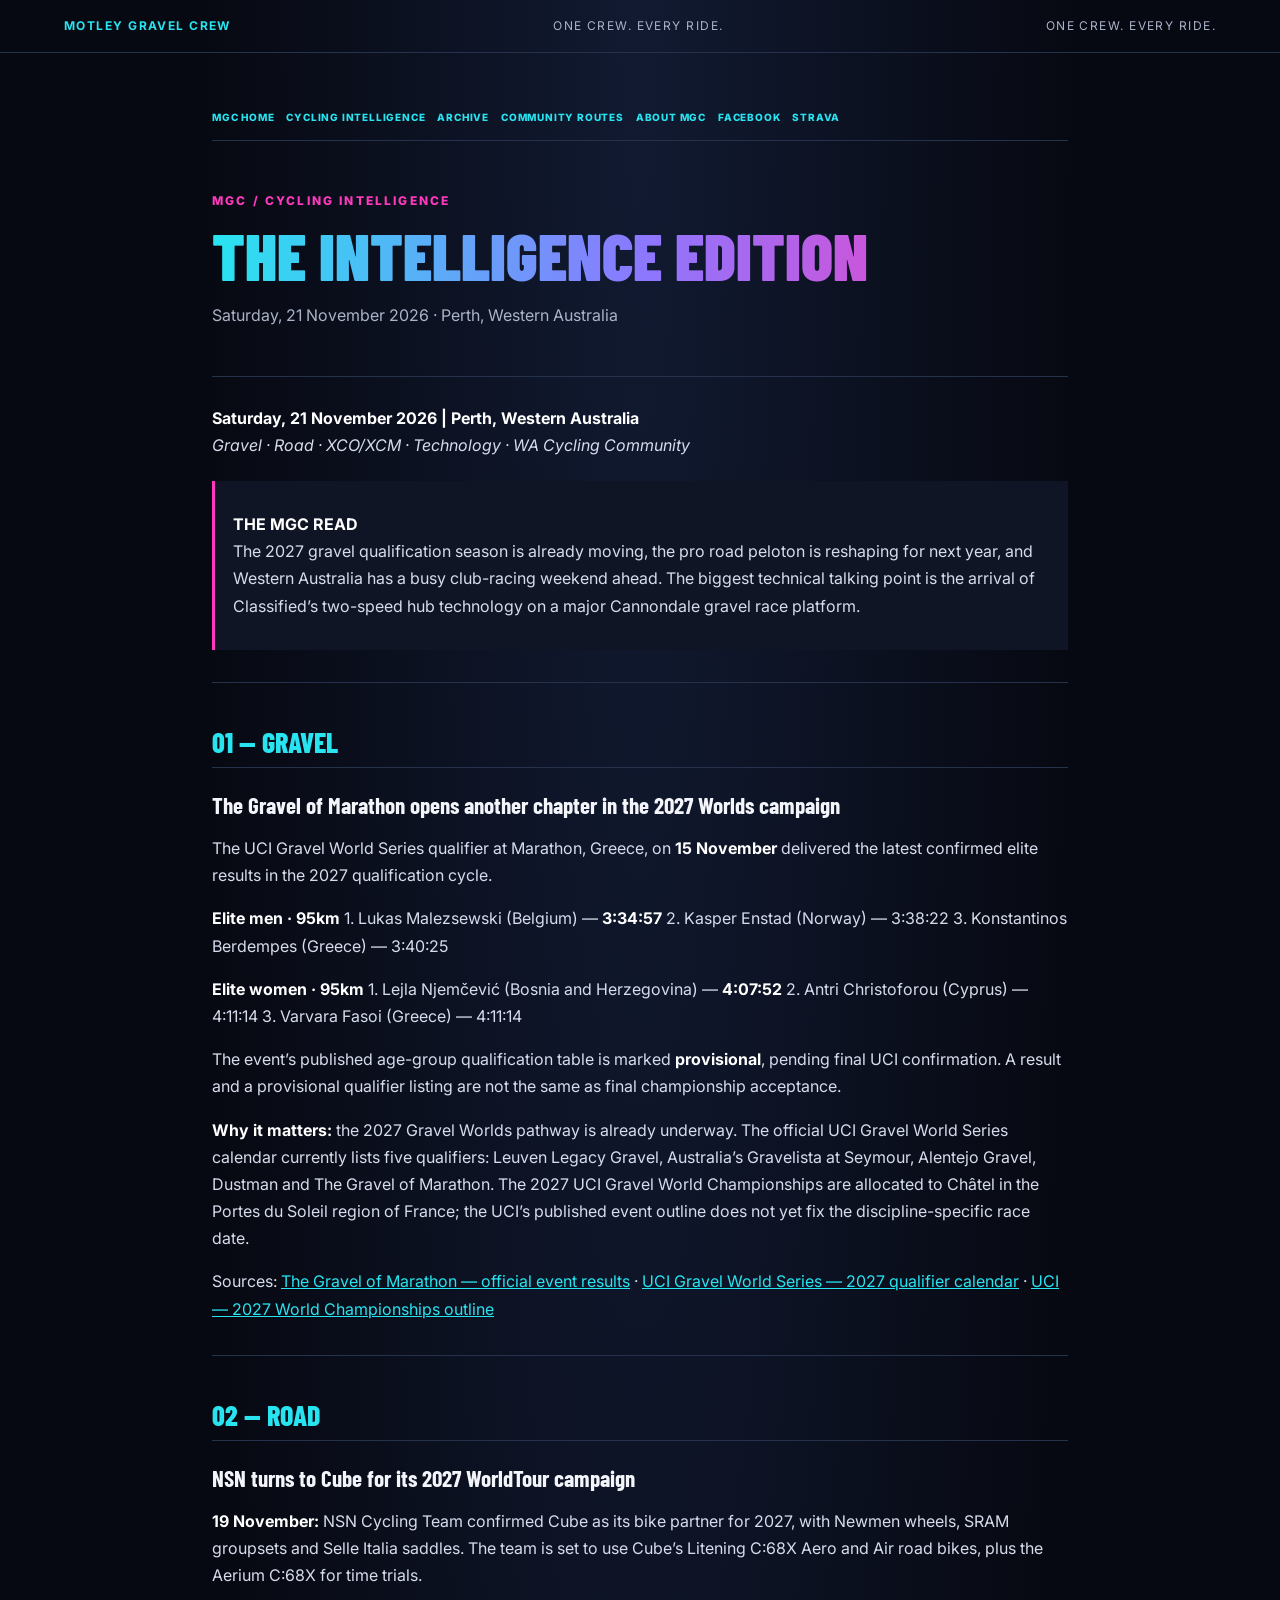
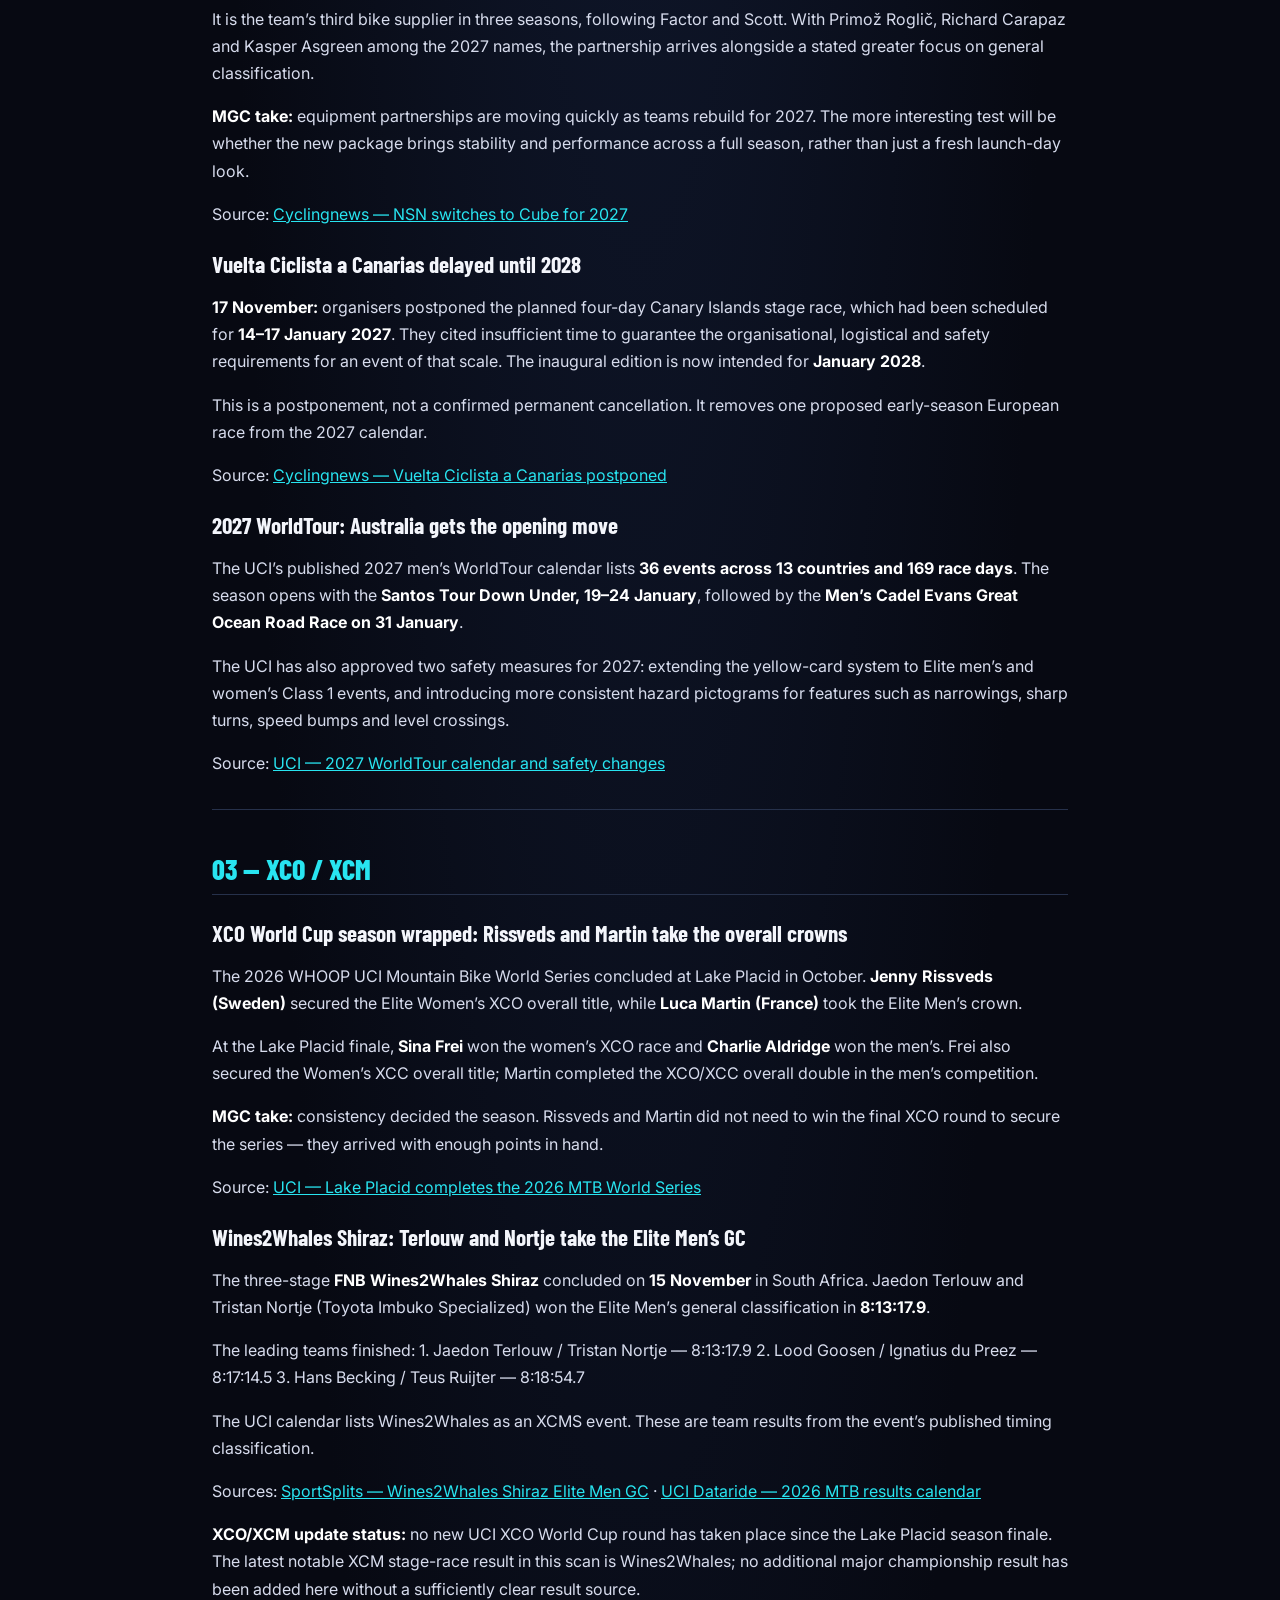
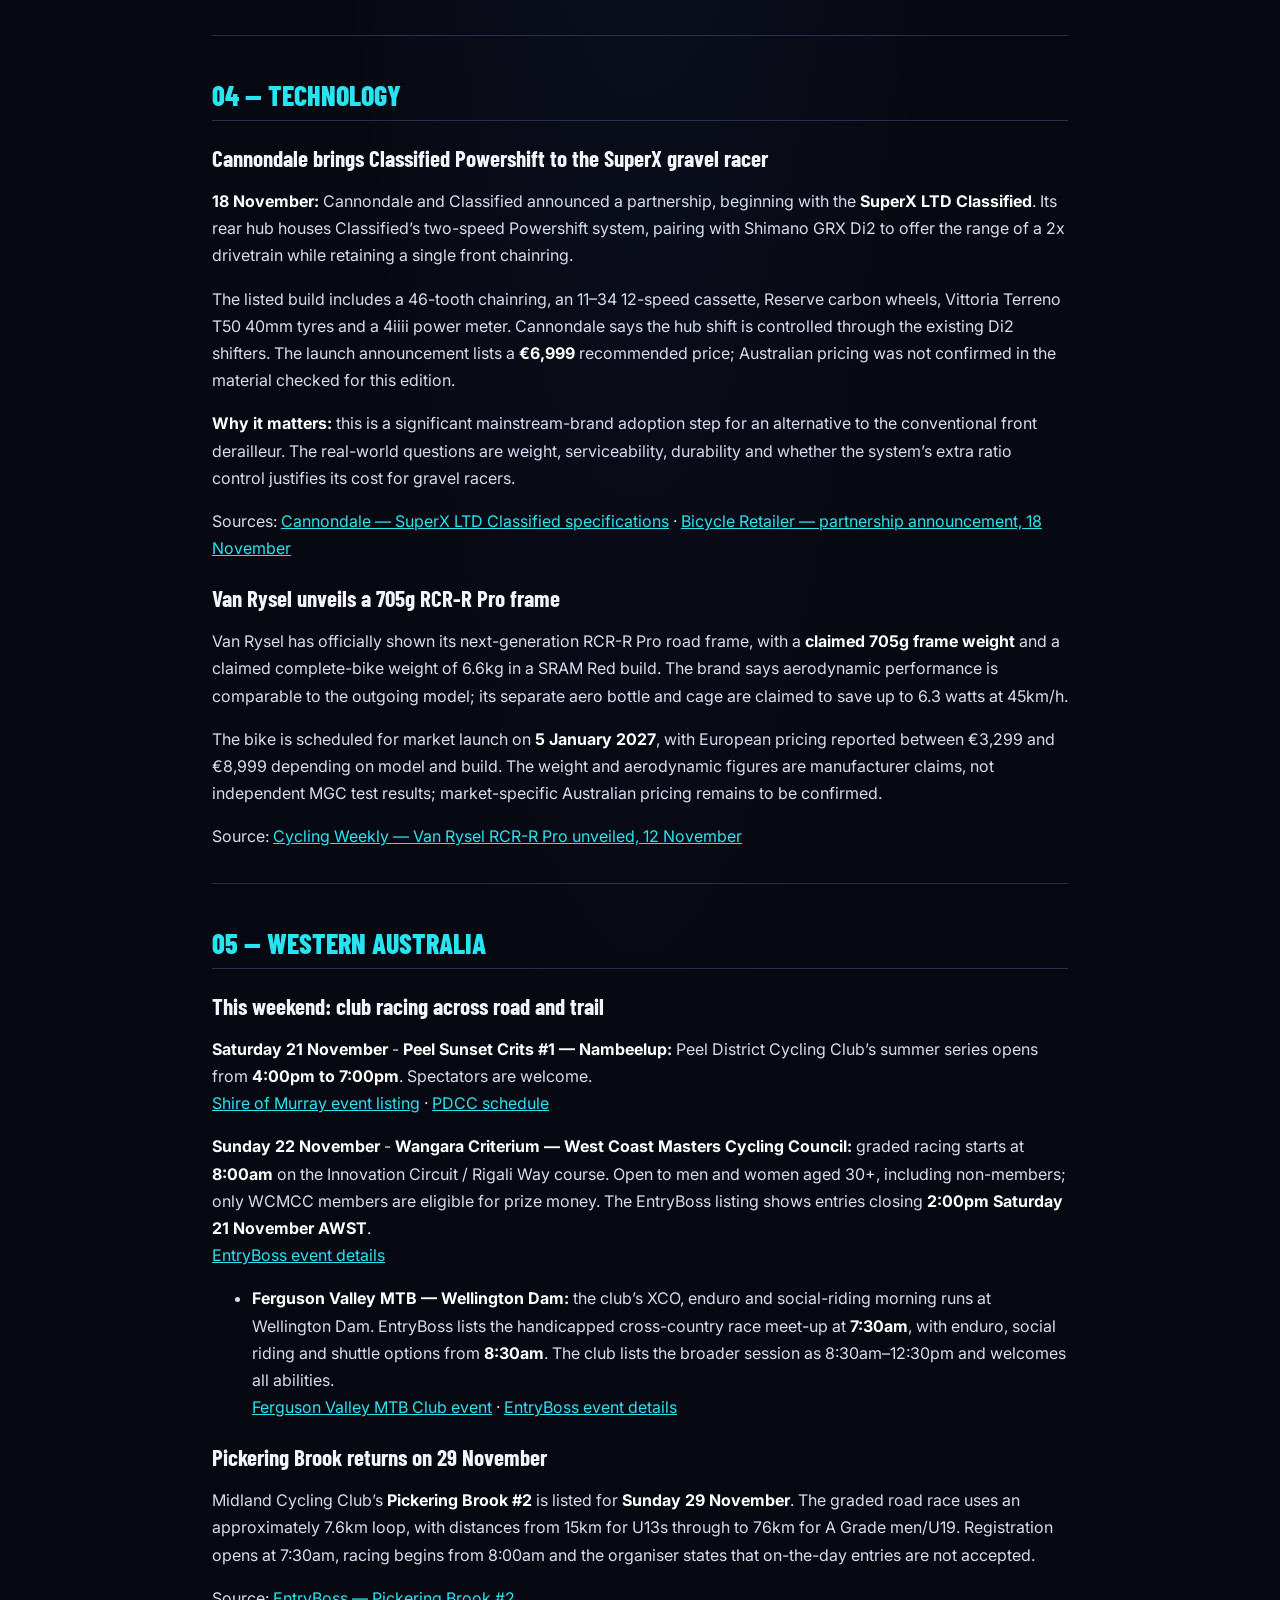
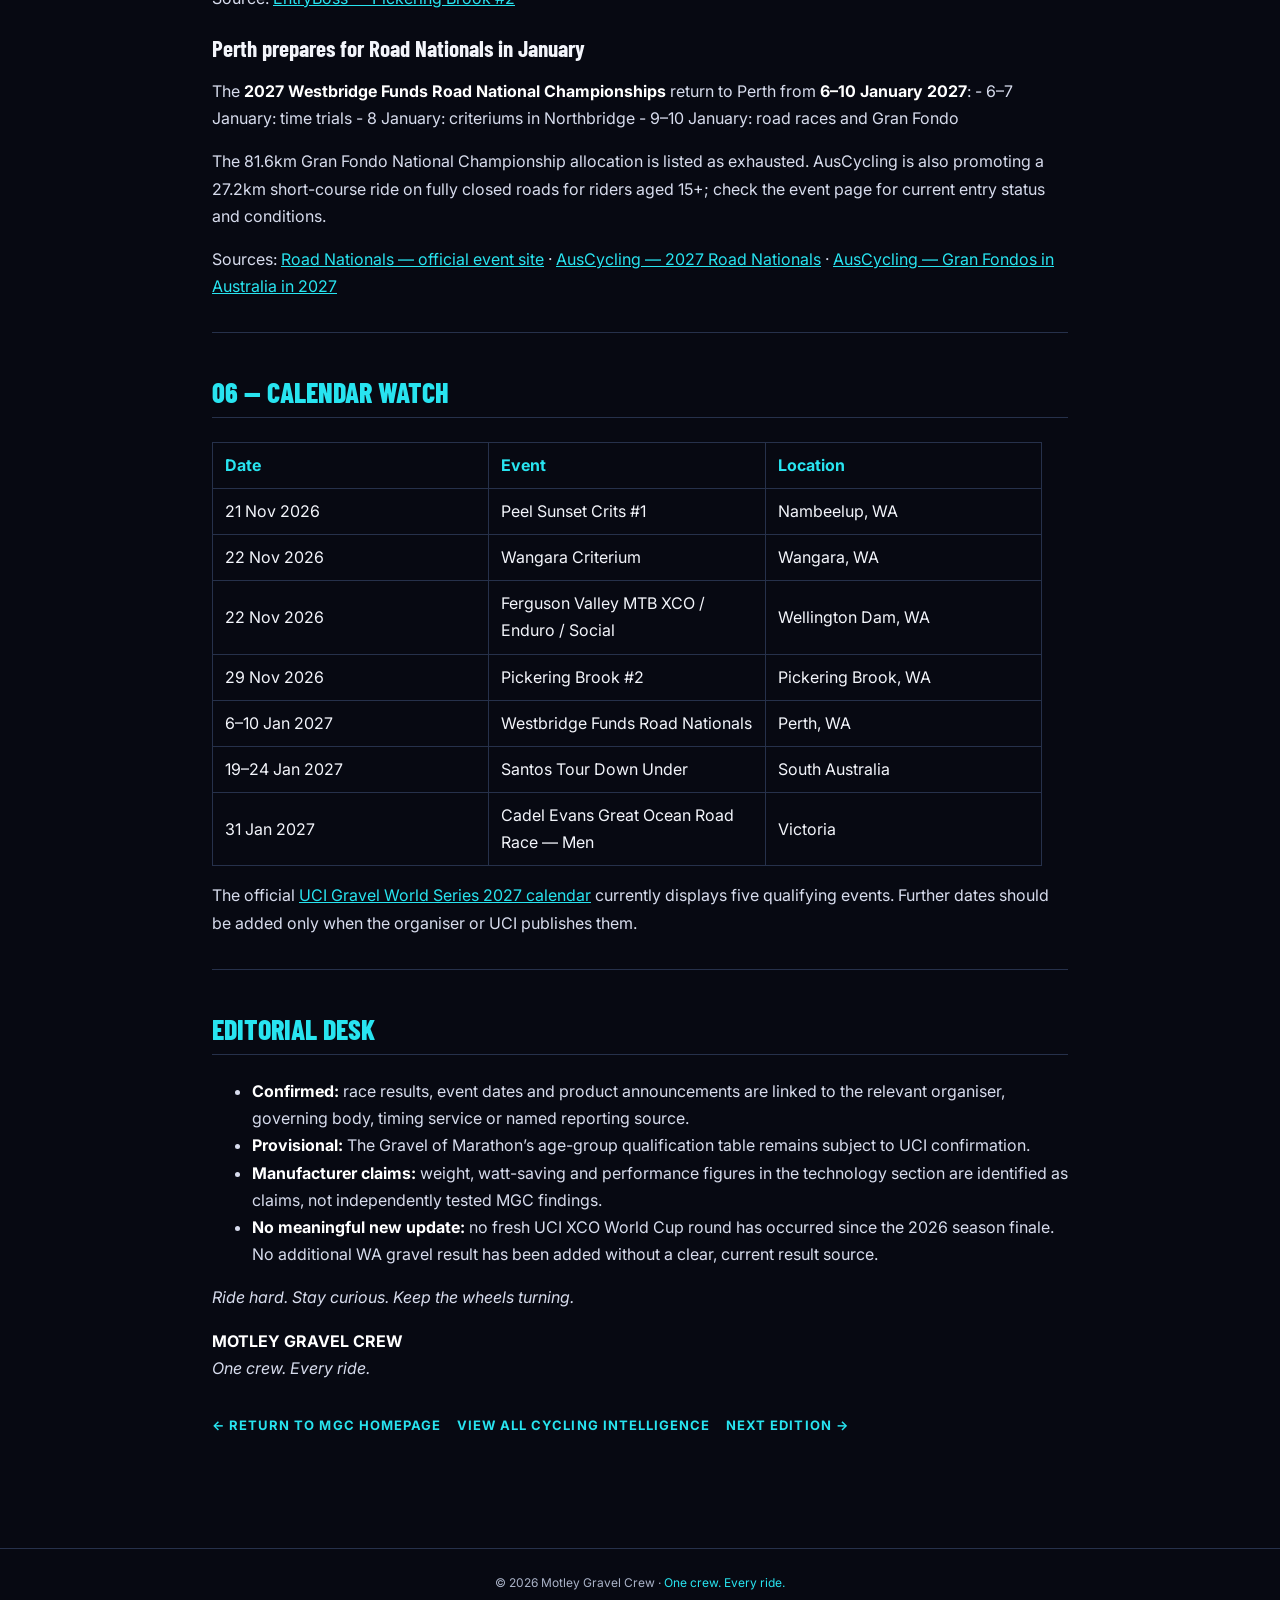
==== 2026-11-21.html @ 54948fc0 "Standardise MGC tagline and update newsletter URLs" ====
<!doctype html><html lang="en"><head><link rel="canonical" href="https://motleygravelcrew.com/2026-11-21.html"><meta charset="utf-8"><meta name="viewport" content="width=device-width, initial-scale=1"><meta name="theme-color" content="#070912"><title>Cycling Intelligence — 21 November 2026 | Motley Gravel Crew</title><meta name="description" content="Read the 21 November 2026 Motley Gravel Crew Cycling Intelligence edition, covering gravel, road racing, mountain biking, cycling technology and Western Australian cycling."><link rel="preconnect" href="https://fonts.googleapis.com"><link rel="preconnect" href="https://fonts.gstatic.com" crossorigin><link href="https://fonts.googleapis.com/css2?family=Barlow+Condensed:wght@500;600;700;800;900&family=Inter:wght@400;500;600;700;800&display=swap" rel="stylesheet"><style>
:root{color-scheme:dark;--bg:#070912;--panel:#101525;--line:#26314b;--cyan:#28e4f0;--pink:#ff39bd;--text:#f3f5fb;--muted:#aab3c8}*{box-sizing:border-box}body{margin:0;background:radial-gradient(ellipse at top,#111a31 0,#070912 48%);color:var(--text);font-family:Inter,Arial,sans-serif;line-height:1.7}.top{padding:16px 5vw;border-bottom:1px solid var(--line);display:flex;justify-content:space-between;gap:12px;flex-wrap:wrap;color:var(--muted);font-size:12px;letter-spacing:.12em}.top b{color:var(--cyan)}main{max-width:900px;margin:0 auto;padding:42px 22px 80px}.back{color:var(--cyan);text-decoration:none;font-weight:700;font-size:13px;letter-spacing:.08em}.mast{border-bottom:1px solid var(--line);padding:22px 0 30px;margin-bottom:28px}.eyebrow{color:var(--pink);font-size:12px;font-weight:800;letter-spacing:.18em}.mast h1{font:900 clamp(36px,7vw,66px)/.95 'Barlow Condensed',sans-serif;margin:12px 0;background:linear-gradient(90deg,var(--cyan),#8b78ff,var(--pink));color:transparent;background-clip:text}.mast p{color:var(--muted)}article h2{font:800 28px 'Barlow Condensed',sans-serif;color:var(--cyan);border-bottom:1px solid var(--line);padding-bottom:8px;margin-top:42px}article h3{font:700 23px 'Barlow Condensed',sans-serif;margin:22px 0 8px}article p,article li{color:#d7dced}article strong{color:white}article a{color:var(--cyan);overflow-wrap:anywhere}article blockquote{border-left:3px solid var(--pink);background:var(--panel);padding:14px 18px;margin:22px 0;color:#d7dced}article table{border-collapse:collapse;width:100%;display:block;overflow-x:auto}article th,article td{padding:9px 12px;border:1px solid var(--line);text-align:left}article th{color:var(--cyan)}article hr{border:0;border-top:1px solid var(--line);margin:32px 0}.footer{border-top:1px solid var(--line);padding:24px 5vw;text-align:center;color:var(--muted);font-size:12px}.footer a{color:var(--cyan);text-decoration:none}@media(max-width:600px){main{padding:28px 17px 55px}.top{font-size:10px}}
 .edition-nav{display:flex;flex-wrap:wrap;gap:12px;margin:0 0 28px;padding:14px 0;border-bottom:1px solid var(--line)}.edition-nav a{color:var(--cyan);font-size:10px;font-weight:800;letter-spacing:.08em;text-decoration:none}.edition-nav a:hover{color:#fff}
/* Keep all story images inside the article column */
article img, figure, figure img{box-sizing:border-box;max-width:100%}figure.story-feature-image{display:block;width:100%;max-width:100%;height:auto;margin:22px 0 28px;overflow:hidden}figure.story-feature-image img{display:block;width:100%;max-width:100%;height:clamp(160px,32vw,300px);max-height:300px;object-fit:contain;object-position:center;background:#101525;border:1px solid #26314b;border-radius:10px}figure.story-feature-image figcaption{max-width:100%;overflow-wrap:anywhere}@media(max-width:600px){figure.story-feature-image img{height:210px;max-height:210px}}
</style><link rel="icon" type="image/png" href="assets/mgc-logo-transparent.png"><link rel="apple-touch-icon" href="assets/mgc-logo-transparent.png"><meta property="og:type" content="article"><meta property="og:site_name" content="Motley Gravel Crew"><meta property="og:title" content="Cycling Intelligence — 21 November 2026 | Motley Gravel Crew"><meta property="og:description" content="Read the 21 November 2026 Motley Gravel Crew Cycling Intelligence edition, covering gravel, road racing, mountain biking, cycling technology and Western Australian cycling."><meta property="og:url" content="https://motleygravelcrew.com/2026-11-21.html"><meta property="og:image" content="https://motleygravelcrew.com/assets/mgc-logo-transparent.png"><meta name="twitter:card" content="summary"><meta name="twitter:title" content="Cycling Intelligence — 21 November 2026 | Motley Gravel Crew"><meta name="twitter:description" content="Read the 21 November 2026 Motley Gravel Crew Cycling Intelligence edition, covering gravel, road racing, mountain biking, cycling technology and Western Australian cycling."><meta name="twitter:image" content="https://motleygravelcrew.com/assets/mgc-logo-transparent.png"></head><body><div class="top"><b>MOTLEY GRAVEL CREW</b><span>ONE CREW. EVERY RIDE.</span><span>ONE CREW. EVERY RIDE.</span></div><main><nav class="edition-nav"><a href="index.html">MGC HOME</a><a href="editions.html">CYCLING INTELLIGENCE</a><a href="archive.html">ARCHIVE</a><a href="routes.html">COMMUNITY ROUTES</a><a href="about.html">ABOUT MGC</a><a href="https://www.facebook.com/profile.php?id=61554793187506" target="_blank" rel="noopener">FACEBOOK</a><a href="https://strava.app.link/Op7drcbyd8b" target="_blank" rel="noopener">STRAVA</a></nav><header class="mast"><div class="eyebrow">MGC / CYCLING INTELLIGENCE</div><h1>THE INTELLIGENCE EDITION</h1><p>Saturday, 21 November 2026 · Perth, Western Australia</p></header><article>

<p><strong>Saturday, 21 November 2026 | Perth, Western
Australia</strong><br />
<em>Gravel · Road · XCO/XCM · Technology · WA Cycling Community</em></p>
<blockquote>
<p><strong>THE MGC READ</strong><br />
The 2027 gravel qualification season is already moving, the pro road
peloton is reshaping for next year, and Western Australia has a busy
club-racing weekend ahead. The biggest technical talking point is the
arrival of Classified’s two-speed hub technology on a major Cannondale
gravel race platform.</p>
</blockquote>
<hr />
<h2 id="gravel">01 — GRAVEL</h2>
<h3
id="the-gravel-of-marathon-opens-another-chapter-in-the-2027-worlds-campaign">The
Gravel of Marathon opens another chapter in the 2027 Worlds
campaign</h3>
<p>The UCI Gravel World Series qualifier at Marathon, Greece, on
<strong>15 November</strong> delivered the latest confirmed elite
results in the 2027 qualification cycle.</p>
<p><strong>Elite men · 95km</strong> 1. Lukas Malezsewski (Belgium) —
<strong>3:34:57</strong> 2. Kasper Enstad (Norway) — 3:38:22 3.
Konstantinos Berdempes (Greece) — 3:40:25</p>
<p><strong>Elite women · 95km</strong> 1. Lejla Njemčević (Bosnia and
Herzegovina) — <strong>4:07:52</strong> 2. Antri Christoforou (Cyprus) —
4:11:14 3. Varvara Fasoi (Greece) — 4:11:14</p>
<p>The event’s published age-group qualification table is marked
<strong>provisional</strong>, pending final UCI confirmation. A result
and a provisional qualifier listing are not the same as final
championship acceptance.</p>
<p><strong>Why it matters:</strong> the 2027 Gravel Worlds pathway is
already underway. The official UCI Gravel World Series calendar
currently lists five qualifiers: Leuven Legacy Gravel, Australia’s
Gravelista at Seymour, Alentejo Gravel, Dustman and The Gravel of
Marathon. The 2027 UCI Gravel World Championships are allocated to
Châtel in the Portes du Soleil region of France; the UCI’s published
event outline does not yet fix the discipline-specific race date.</p>
<p>Sources: <a
href="https://gravelchallenge.gr/en/results-the-gravel-of-marathon-2026/">The
Gravel of Marathon — official event results</a> · <a
href="https://ucigravelworldseries.com/en/calendar/">UCI Gravel World
Series — 2027 qualifier calendar</a> · <a
href="https://www.uci.org/pressrelease/the-uci-unveils-the-outline-of-the-2027-uci-cycling-world-championships-in/1ffrMyNyZgFcoJzAmCFygg">UCI
— 2027 World Championships outline</a></p>
<hr />
<h2 id="road">02 — ROAD</h2>
<h3 id="nsn-turns-to-cube-for-its-2027-worldtour-campaign">NSN turns to
Cube for its 2027 WorldTour campaign</h3>
<p><strong>19 November:</strong> NSN Cycling Team confirmed Cube as its
bike partner for 2027, with Newmen wheels, SRAM groupsets and Selle
Italia saddles. The team is set to use Cube’s Litening C:68X Aero and
Air road bikes, plus the Aerium C:68X for time trials.</p>
<p>It is the team’s third bike supplier in three seasons, following
Factor and Scott. With Primož Roglič, Richard Carapaz and Kasper Asgreen
among the 2027 names, the partnership arrives alongside a stated greater
focus on general classification.</p>
<p><strong>MGC take:</strong> equipment partnerships are moving quickly
as teams rebuild for 2027. The more interesting test will be whether the
new package brings stability and performance across a full season,
rather than just a fresh launch-day look.</p>
<p>Source: <a
href="https://www.cyclingnews.com/bikes/pro-bikes/nsn-cycling-team-change-bikes-for-the-third-time-in-three-seasons-as-cube-return-to-the-worldtour/">Cyclingnews
— NSN switches to Cube for 2027</a></p>
<h3 id="vuelta-ciclista-a-canarias-delayed-until-2028">Vuelta Ciclista a
Canarias delayed until 2028</h3>
<p><strong>17 November:</strong> organisers postponed the planned
four-day Canary Islands stage race, which had been scheduled for
<strong>14–17 January 2027</strong>. They cited insufficient time to
guarantee the organisational, logistical and safety requirements for an
event of that scale. The inaugural edition is now intended for
<strong>January 2028</strong>.</p>
<p>This is a postponement, not a confirmed permanent cancellation. It
removes one proposed early-season European race from the 2027
calendar.</p>
<p>Source: <a
href="https://www.cyclingnews.com/pro-cycling/racing/just-seven-weeks-after-launching-the-new-season-opening-canary-islands-race-has-been-called-off/">Cyclingnews
— Vuelta Ciclista a Canarias postponed</a></p>
<h3 id="worldtour-australia-gets-the-opening-move">2027 WorldTour:
Australia gets the opening move</h3>
<p>The UCI’s published 2027 men’s WorldTour calendar lists <strong>36
events across 13 countries and 169 race days</strong>. The season opens
with the <strong>Santos Tour Down Under, 19–24 January</strong>,
followed by the <strong>Men’s Cadel Evans Great Ocean Road Race on 31
January</strong>.</p>
<p>The UCI has also approved two safety measures for 2027: extending the
yellow-card system to Elite men’s and women’s Class 1 events, and
introducing more consistent hazard pictograms for features such as
narrowings, sharp turns, speed bumps and level crossings.</p>
<p>Source: <a
href="https://www.uci.org/pressrelease/[base64]/3gcQrTKviMYusno70LIePJ">UCI
— 2027 WorldTour calendar and safety changes</a></p>
<hr />
<h2 id="xco-xcm">03 — XCO / XCM</h2>
<h3
id="xco-world-cup-season-wrapped-rissveds-and-martin-take-the-overall-crowns">XCO
World Cup season wrapped: Rissveds and Martin take the overall
crowns</h3>
<p>The 2026 WHOOP UCI Mountain Bike World Series concluded at Lake
Placid in October. <strong>Jenny Rissveds (Sweden)</strong> secured the
Elite Women’s XCO overall title, while <strong>Luca Martin
(France)</strong> took the Elite Men’s crown.</p>
<p>At the Lake Placid finale, <strong>Sina Frei</strong> won the women’s
XCO race and <strong>Charlie Aldridge</strong> won the men’s. Frei also
secured the Women’s XCC overall title; Martin completed the XCO/XCC
overall double in the men’s competition.</p>
<p><strong>MGC take:</strong> consistency decided the season. Rissveds
and Martin did not need to win the final XCO round to secure the series
— they arrived with enough points in hand.</p>
<p>Source: <a
href="https://www.uci.org/article/whoop-uci-mountain-bike-world-series-lake-placid-completes-a-memorable-season-of-racing/7zZZBg3xX8sWlxbSCz5OEh">UCI
— Lake Placid completes the 2026 MTB World Series</a></p>
<h3
id="wines2whales-shiraz-terlouw-and-nortje-take-the-elite-mens-gc">Wines2Whales
Shiraz: Terlouw and Nortje take the Elite Men’s GC</h3>
<p>The three-stage <strong>FNB Wines2Whales Shiraz</strong> concluded on
<strong>15 November</strong> in South Africa. Jaedon Terlouw and Tristan
Nortje (Toyota Imbuko Specialized) won the Elite Men’s general
classification in <strong>8:13:17.9</strong>.</p>
<p>The leading teams finished: 1. Jaedon Terlouw / Tristan Nortje —
8:13:17.9 2. Lood Goosen / Ignatius du Preez — 8:17:14.5 3. Hans Becking
/ Teus Ruijter — 8:18:54.7</p>
<p>The UCI calendar lists Wines2Whales as an XCMS event. These are team
results from the event’s published timing classification.</p>
<p>Sources: <a
href="https://www.sportsplits.com/races/fnb-wines2whales-shiraz-2026/events/6/reports/stage-3">SportSplits
— Wines2Whales Shiraz Elite Men GC</a> · <a
href="https://dataride.uci.ch/iframe/Results/7/">UCI Dataride — 2026 MTB
results calendar</a></p>
<p><strong>XCO/XCM update status:</strong> no new UCI XCO World Cup
round has taken place since the Lake Placid season finale. The latest
notable XCM stage-race result in this scan is Wines2Whales; no
additional major championship result has been added here without a
sufficiently clear result source.</p>
<hr />
<h2 id="technology">04 — TECHNOLOGY</h2>
<h3
id="cannondale-brings-classified-powershift-to-the-superx-gravel-racer">Cannondale
brings Classified Powershift to the SuperX gravel racer</h3>
<p><strong>18 November:</strong> Cannondale and Classified announced a
partnership, beginning with the <strong>SuperX LTD Classified</strong>.
Its rear hub houses Classified’s two-speed Powershift system, pairing
with Shimano GRX Di2 to offer the range of a 2x drivetrain while
retaining a single front chainring.</p>
<p>The listed build includes a 46-tooth chainring, an 11–34 12-speed
cassette, Reserve carbon wheels, Vittoria Terreno T50 40mm tyres and a
4iiii power meter. Cannondale says the hub shift is controlled through
the existing Di2 shifters. The launch announcement lists a
<strong>€6,999</strong> recommended price; Australian pricing was not
confirmed in the material checked for this edition.</p>
<p><strong>Why it matters:</strong> this is a significant
mainstream-brand adoption step for an alternative to the conventional
front derailleur. The real-world questions are weight, serviceability,
durability and whether the system’s extra ratio control justifies its
cost for gravel racers.</p>
<p>Sources: <a
href="https://www.cannondale.com/en/bikes/road/gravel/superx/superx-ltd-classified-smu">Cannondale
— SuperX LTD Classified specifications</a> · <a
href="https://www.bicycleretailer.com/announcements/2026/11/18/cannondale-and-classified-announce-partnership-starting-superx-ltd">Bicycle
Retailer — partnership announcement, 18 November</a></p>
<h3 id="van-rysel-unveils-a-705g-rcr-r-pro-frame">Van Rysel unveils a
705g RCR-R Pro frame</h3>
<p>Van Rysel has officially shown its next-generation RCR-R Pro road
frame, with a <strong>claimed 705g frame weight</strong> and a claimed
complete-bike weight of 6.6kg in a SRAM Red build. The brand says
aerodynamic performance is comparable to the outgoing model; its
separate aero bottle and cage are claimed to save up to 6.3 watts at
45km/h.</p>
<p>The bike is scheduled for market launch on <strong>5 January
2027</strong>, with European pricing reported between €3,299 and €8,999
depending on model and build. The weight and aerodynamic figures are
manufacturer claims, not independent MGC test results; market-specific
Australian pricing remains to be confirmed.</p>
<p>Source: <a
href="https://www.cyclingweekly.com/products/seixass-race-bike-officially-unveiled-van-rysels-new-rcr-r-pro-is-the-lightest-frame-it-has-ever-developed">Cycling
Weekly — Van Rysel RCR-R Pro unveiled, 12 November</a></p>
<hr />
<h2 id="western-australia">05 — WESTERN AUSTRALIA</h2>
<h3 id="this-weekend-club-racing-across-road-and-trail">This weekend:
club racing across road and trail</h3>
<p><strong>Saturday 21 November</strong> - <strong>Peel Sunset Crits #1
— Nambeelup:</strong> Peel District Cycling Club’s summer series opens
from <strong>4:00pm to 7:00pm</strong>. Spectators are welcome.<br />
<a
href="https://www.murray.wa.gov.au/events/peel-district-cycling-club-peel-sunset-crits/1182">Shire
of Murray event listing</a> · <a
href="https://pdcc.asn.au/racing/schedule/">PDCC schedule</a></p>
<p><strong>Sunday 22 November</strong> - <strong>Wangara Criterium —
West Coast Masters Cycling Council:</strong> graded racing starts at
<strong>8:00am</strong> on the Innovation Circuit / Rigali Way course.
Open to men and women aged 30+, including non-members; only WCMCC
members are eligible for prize money. The EntryBoss listing shows
entries closing <strong>2:00pm Saturday 21 November AWST</strong>.<br />
<a href="https://entryboss.cc/races/33011">EntryBoss event
details</a></p>
<ul>
<li><strong>Ferguson Valley MTB — Wellington Dam:</strong> the club’s
XCO, enduro and social-riding morning runs at Wellington Dam. EntryBoss
lists the handicapped cross-country race meet-up at
<strong>7:30am</strong>, with enduro, social riding and shuttle options
from <strong>8:30am</strong>. The club lists the broader session as
8:30am–12:30pm and welcomes all abilities.<br />
<a
href="https://www.swmtbc.asn.au/event-details/ferguson-valley-mtb-xco-enduro-social-rides-wellington-dam-2026-11-22-08-30">Ferguson
Valley MTB Club event</a> · <a
href="https://entryboss.cc/races/30681">EntryBoss event details</a></li>
</ul>
<h3 id="pickering-brook-returns-on-29-november">Pickering Brook returns
on 29 November</h3>
<p>Midland Cycling Club’s <strong>Pickering Brook #2</strong> is listed
for <strong>Sunday 29 November</strong>. The graded road race uses an
approximately 7.6km loop, with distances from 15km for U13s through to
76km for A Grade men/U19. Registration opens at 7:30am, racing begins
from 8:00am and the organiser states that on-the-day entries are not
accepted.</p>
<p>Source: <a href="https://entryboss.cc/races/32883">EntryBoss —
Pickering Brook #2</a></p>
<h3 id="perth-prepares-for-road-nationals-in-january">Perth prepares for
Road Nationals in January</h3>
<p>The <strong>2027 Westbridge Funds Road National
Championships</strong> return to Perth from <strong>6–10 January
2027</strong>: - 6–7 January: time trials - 8 January: criteriums in
Northbridge - 9–10 January: road races and Gran Fondo</p>
<p>The 81.6km Gran Fondo National Championship allocation is listed as
exhausted. AusCycling is also promoting a 27.2km short-course ride on
fully closed roads for riders aged 15+; check the event page for current
entry status and conditions.</p>
<p>Sources: <a href="https://roadnationals.org.au/">Road Nationals —
official event site</a> · <a
href="https://auscycling.org.au/events/2027-westbridge-funds-road-championships">AusCycling
— 2027 Road Nationals</a> · <a
href="https://auscycling.org.au/news/gran-fondos-australia-2027">AusCycling
— Gran Fondos in Australia in 2027</a></p>
<hr />
<h2 id="calendar-watch">06 — CALENDAR WATCH</h2>
<table style="width:97%;">
<colgroup>
<col style="width: 32%" />
<col style="width: 32%" />
<col style="width: 32%" />
</colgroup>
<thead>
<tr class="header">
<th style="text-align: left;">Date</th>
<th style="text-align: left;">Event</th>
<th style="text-align: left;">Location</th>
</tr>
</thead>
<tbody>
<tr class="odd">
<td style="text-align: left;">21 Nov 2026</td>
<td style="text-align: left;">Peel Sunset Crits #1</td>
<td style="text-align: left;">Nambeelup, WA</td>
</tr>
<tr class="even">
<td style="text-align: left;">22 Nov 2026</td>
<td style="text-align: left;">Wangara Criterium</td>
<td style="text-align: left;">Wangara, WA</td>
</tr>
<tr class="odd">
<td style="text-align: left;">22 Nov 2026</td>
<td style="text-align: left;">Ferguson Valley MTB XCO / Enduro /
Social</td>
<td style="text-align: left;">Wellington Dam, WA</td>
</tr>
<tr class="even">
<td style="text-align: left;">29 Nov 2026</td>
<td style="text-align: left;">Pickering Brook #2</td>
<td style="text-align: left;">Pickering Brook, WA</td>
</tr>
<tr class="odd">
<td style="text-align: left;">6–10 Jan 2027</td>
<td style="text-align: left;">Westbridge Funds Road Nationals</td>
<td style="text-align: left;">Perth, WA</td>
</tr>
<tr class="even">
<td style="text-align: left;">19–24 Jan 2027</td>
<td style="text-align: left;">Santos Tour Down Under</td>
<td style="text-align: left;">South Australia</td>
</tr>
<tr class="odd">
<td style="text-align: left;">31 Jan 2027</td>
<td style="text-align: left;">Cadel Evans Great Ocean Road Race —
Men</td>
<td style="text-align: left;">Victoria</td>
</tr>
</tbody>
</table>
<p>The official <a
href="https://ucigravelworldseries.com/en/calendar/">UCI Gravel World
Series 2027 calendar</a> currently displays five qualifying events.
Further dates should be added only when the organiser or UCI publishes
them.</p>
<hr />
<h2 id="editorial-desk">EDITORIAL DESK</h2>
<ul>
<li><strong>Confirmed:</strong> race results, event dates and product
announcements are linked to the relevant organiser, governing body,
timing service or named reporting source.</li>
<li><strong>Provisional:</strong> The Gravel of Marathon’s age-group
qualification table remains subject to UCI confirmation.</li>
<li><strong>Manufacturer claims:</strong> weight, watt-saving and
performance figures in the technology section are identified as claims,
not independently tested MGC findings.</li>
<li><strong>No meaningful new update:</strong> no fresh UCI XCO World
Cup round has occurred since the 2026 season finale. No additional WA
gravel result has been added without a clear, current result
source.</li>
</ul>
<p><em>Ride hard. Stay curious. Keep the wheels turning.</em></p>
<p><strong>MOTLEY GRAVEL CREW</strong><br />
<em>One crew. Every ride.</em></p>
</article><nav style="display:flex;flex-wrap:wrap;gap:1rem;margin:2rem 0"><a class="back" href="index.html">← RETURN TO MGC HOMEPAGE</a><a class="back" href="index.html#archive">VIEW ALL CYCLING INTELLIGENCE</a><a class="back" href="2026-11-22.html">NEXT EDITION →</a></nav></main><footer class="footer">© 2026 Motley Gravel Crew · <a href="index.html">One crew. Every ride.</a></footer></body></html>
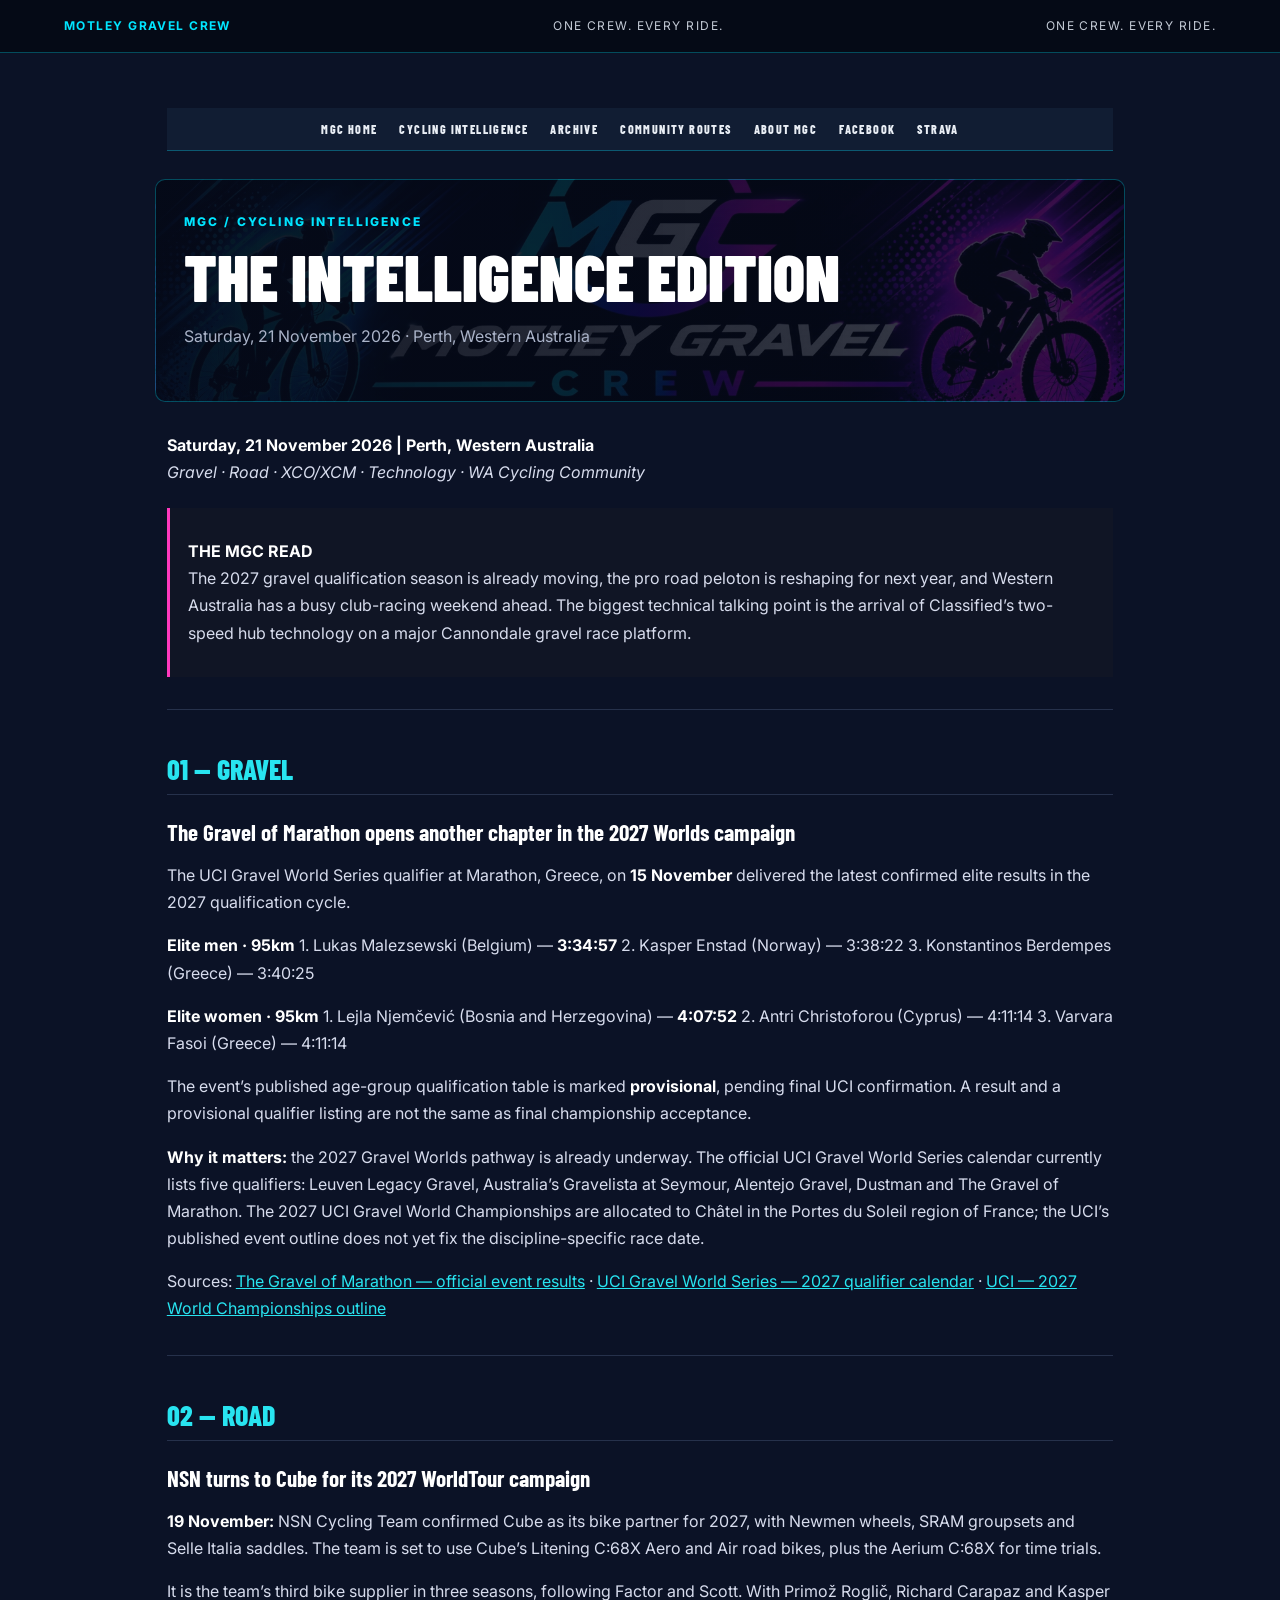
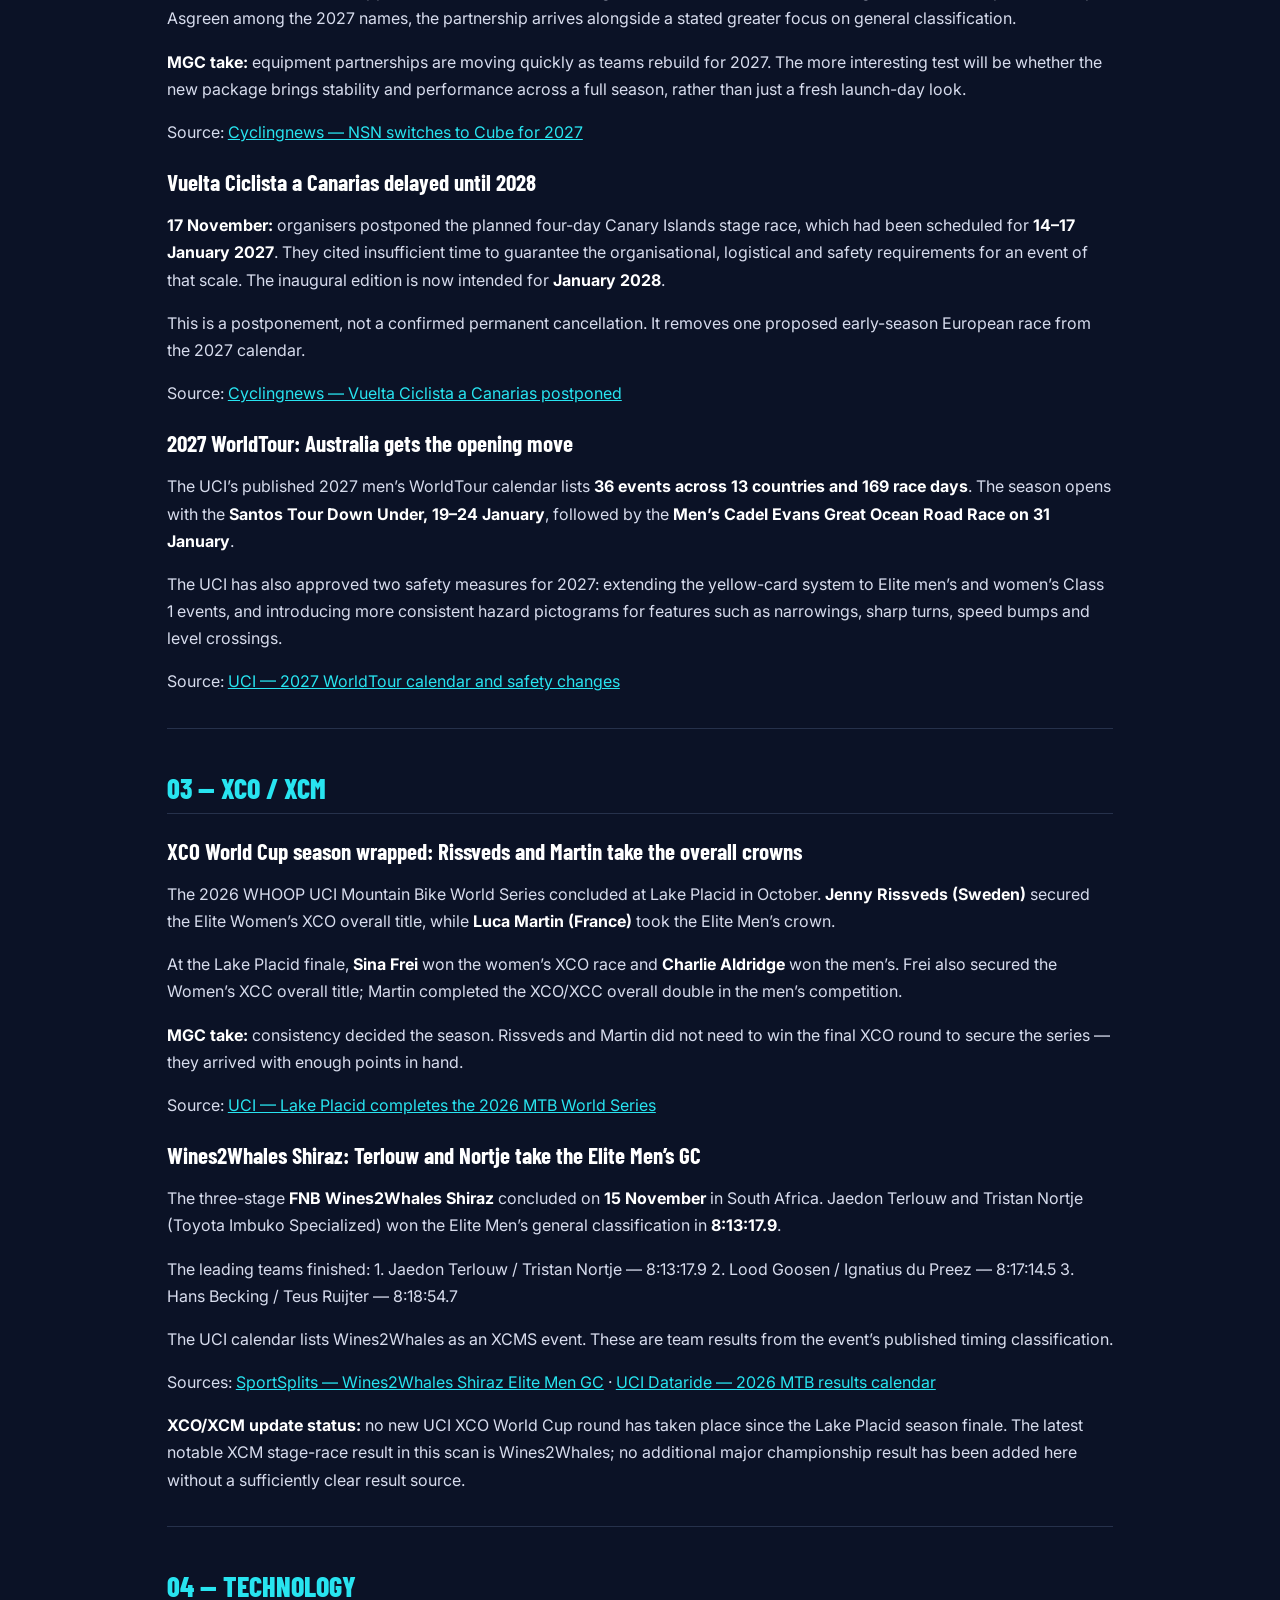
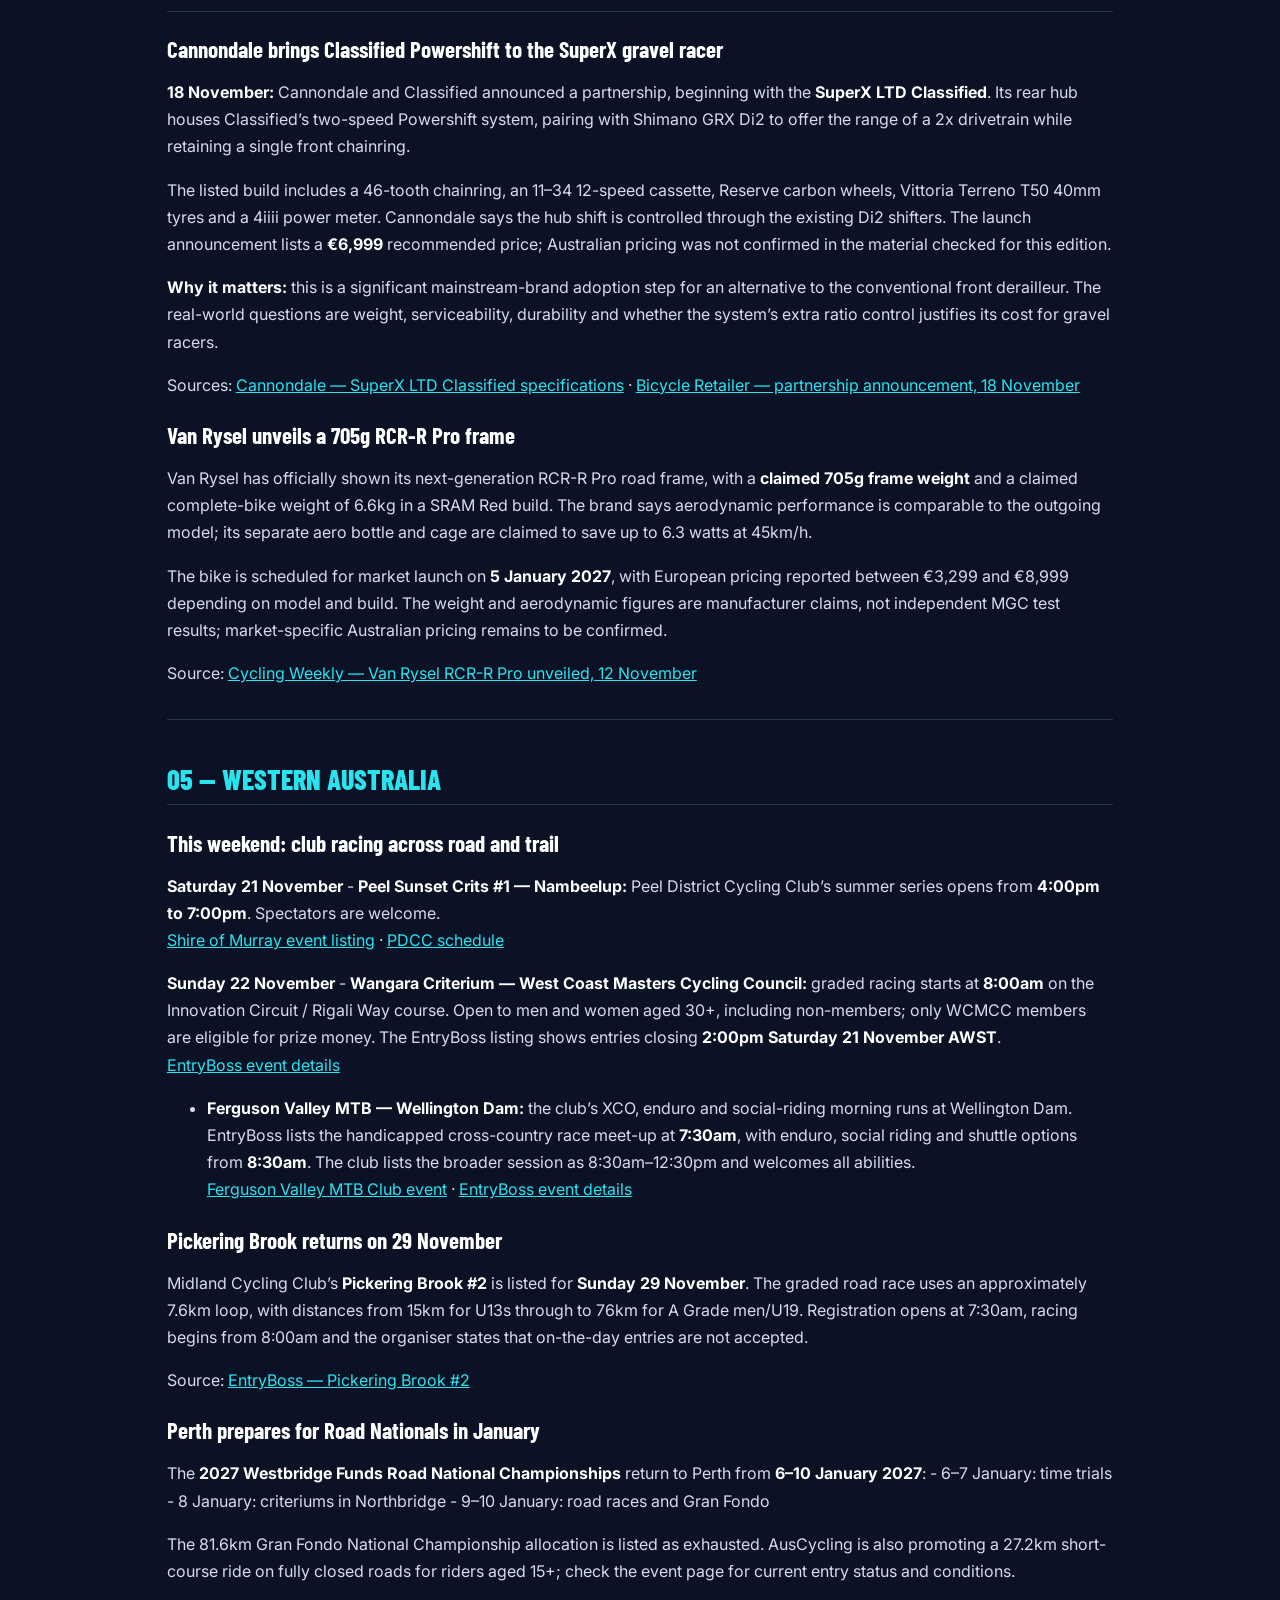
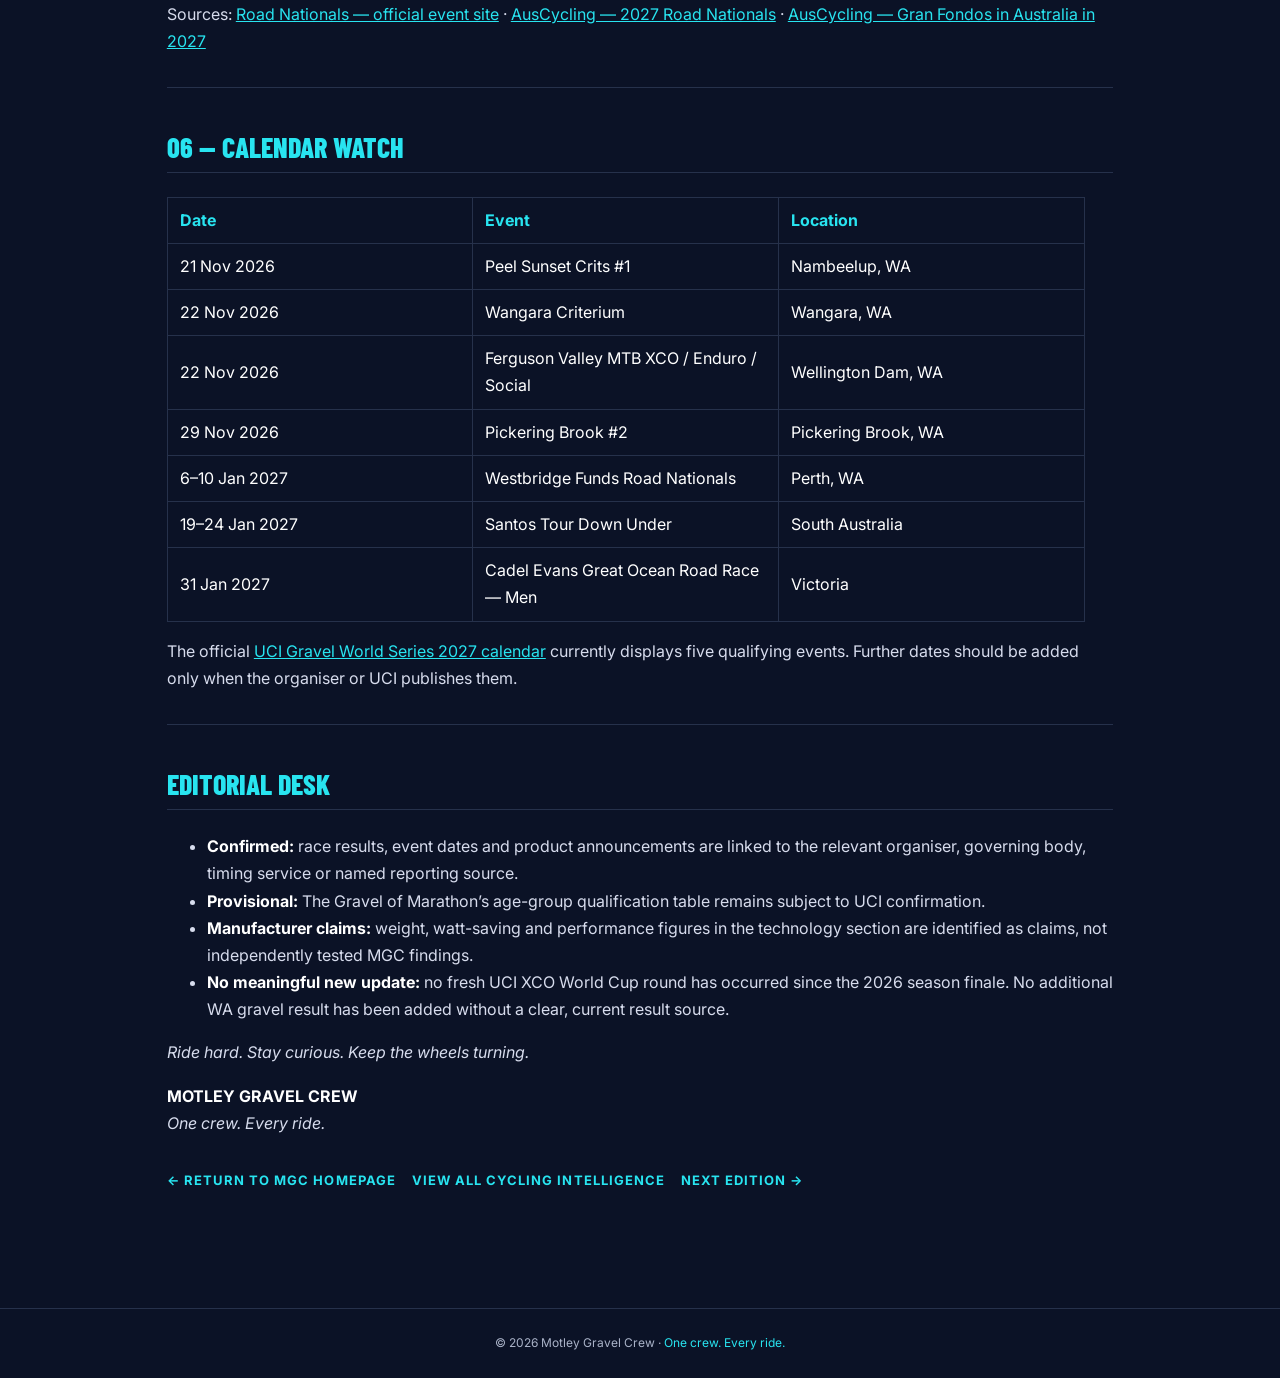
==== commit 5c24485b: "Align dated Intelligence editions with MGC brand layout" ====
--- a/2026-11-21.html
+++ b/2026-11-21.html
@@ -3,7 +3,17 @@
  .edition-nav{display:flex;flex-wrap:wrap;gap:12px;margin:0 0 28px;padding:14px 0;border-bottom:1px solid var(--line)}.edition-nav a{color:var(--cyan);font-size:10px;font-weight:800;letter-spacing:.08em;text-decoration:none}.edition-nav a:hover{color:#fff}
 /* Keep all story images inside the article column */
 article img, figure, figure img{box-sizing:border-box;max-width:100%}figure.story-feature-image{display:block;width:100%;max-width:100%;height:auto;margin:22px 0 28px;overflow:hidden}figure.story-feature-image img{display:block;width:100%;max-width:100%;height:clamp(160px,32vw,300px);max-height:300px;object-fit:contain;object-position:center;background:#101525;border:1px solid #26314b;border-radius:10px}figure.story-feature-image figcaption{max-width:100%;overflow-wrap:anywhere}@media(max-width:600px){figure.story-feature-image img{height:210px;max-height:210px}}
-</style><link rel="icon" type="image/png" href="assets/mgc-logo-transparent.png"><link rel="apple-touch-icon" href="assets/mgc-logo-transparent.png"><meta property="og:type" content="article"><meta property="og:site_name" content="Motley Gravel Crew"><meta property="og:title" content="Cycling Intelligence — 21 November 2026 | Motley Gravel Crew"><meta property="og:description" content="Read the 21 November 2026 Motley Gravel Crew Cycling Intelligence edition, covering gravel, road racing, mountain biking, cycling technology and Western Australian cycling."><meta property="og:url" content="https://motleygravelcrew.com/2026-11-21.html"><meta property="og:image" content="https://motleygravelcrew.com/assets/mgc-logo-transparent.png"><meta name="twitter:card" content="summary"><meta name="twitter:title" content="Cycling Intelligence — 21 November 2026 | Motley Gravel Crew"><meta name="twitter:description" content="Read the 21 November 2026 Motley Gravel Crew Cycling Intelligence edition, covering gravel, road racing, mountain biking, cycling technology and Western Australian cycling."><meta name="twitter:image" content="https://motleygravelcrew.com/assets/mgc-logo-transparent.png"></head><body><div class="top"><b>MOTLEY GRAVEL CREW</b><span>ONE CREW. EVERY RIDE.</span><span>ONE CREW. EVERY RIDE.</span></div><main><nav class="edition-nav"><a href="index.html">MGC HOME</a><a href="editions.html">CYCLING INTELLIGENCE</a><a href="archive.html">ARCHIVE</a><a href="routes.html">COMMUNITY ROUTES</a><a href="about.html">ABOUT MGC</a><a href="https://www.facebook.com/profile.php?id=61554793187506" target="_blank" rel="noopener">FACEBOOK</a><a href="https://strava.app.link/Op7drcbyd8b" target="_blank" rel="noopener">STRAVA</a></nav><header class="mast"><div class="eyebrow">MGC / CYCLING INTELLIGENCE</div><h1>THE INTELLIGENCE EDITION</h1><p>Saturday, 21 November 2026 · Perth, Western Australia</p></header><article>
+</style><link rel="icon" type="image/png" href="assets/mgc-logo-transparent.png"><link rel="apple-touch-icon" href="assets/mgc-logo-transparent.png"><meta property="og:type" content="article"><meta property="og:site_name" content="Motley Gravel Crew"><meta property="og:title" content="Cycling Intelligence — 21 November 2026 | Motley Gravel Crew"><meta property="og:description" content="Read the 21 November 2026 Motley Gravel Crew Cycling Intelligence edition, covering gravel, road racing, mountain biking, cycling technology and Western Australian cycling."><meta property="og:url" content="https://motleygravelcrew.com/2026-11-21.html"><meta property="og:image" content="https://motleygravelcrew.com/assets/mgc-logo-transparent.png"><meta name="twitter:card" content="summary"><meta name="twitter:title" content="Cycling Intelligence — 21 November 2026 | Motley Gravel Crew"><meta name="twitter:description" content="Read the 21 November 2026 Motley Gravel Crew Cycling Intelligence edition, covering gravel, road racing, mountain biking, cycling technology and Western Australian cycling."><meta name="twitter:image" content="https://motleygravelcrew.com/assets/mgc-logo-transparent.png"><style>
+/* MGC article page brand alignment */
+body{background:#0b1226!important;color:#fff!important}.top{background:#050a16;border-bottom:1px solid rgba(0,229,255,.3);color:#c3cad5}.top b{color:#00e5ff}
+.edition-nav{display:flex;justify-content:center;align-items:center;flex-wrap:wrap;gap:10px 22px;padding:14px 4vw;background:#111d33;border-bottom:1px solid rgba(0,229,255,.3)}
+.edition-nav a{font:800 12px 'Barlow Condensed',sans-serif;letter-spacing:1.4px;color:#e9eef5;text-decoration:none}.edition-nav a:hover{color:#00e5ff}
+.site-discipline-nav{display:flex;justify-content:center;align-items:center;flex-wrap:wrap;gap:clamp(5px,1.15vw,18px);min-height:54px;padding:12px 3vw;background:#111d33;color:#e9eef5;border-bottom:1px solid rgba(0,229,255,.3);font:900 14px 'Barlow Condensed',sans-serif;letter-spacing:3px}
+.site-discipline-nav i{font-style:normal;color:#ff00d6;font-size:18px}main{position:relative;max-width:1100px!important;padding:55px 6vw 85px!important}
+.mast{position:relative;padding:32px 28px 34px;margin:0 -12px 30px;border:1px solid rgba(0,229,255,.3);border-radius:10px;background:linear-gradient(90deg,rgba(5,10,25,.95),rgba(5,10,25,.78)),url('assets/mgc-hero-banner.jpg') center 42%/cover}
+.mast h1{color:#fff;background:none}.eyebrow{color:#00e5ff}a{color:#00e5ff}
+@media(max-width:700px){.edition-nav{gap:10px 14px}.site-discipline-nav{font-size:11px;letter-spacing:1.6px;gap:6px 10px}main{padding:35px 5vw 65px!important}.mast{padding:24px 18px}}
+</style></head><body><div class="top"><b>MOTLEY GRAVEL CREW</b><span>ONE CREW. EVERY RIDE.</span><span>ONE CREW. EVERY RIDE.</span></div><main><nav class="edition-nav"><a href="index.html">MGC HOME</a><a href="editions.html">CYCLING INTELLIGENCE</a><a href="archive.html">ARCHIVE</a><a href="routes.html">COMMUNITY ROUTES</a><a href="about.html">ABOUT MGC</a><a href="https://www.facebook.com/profile.php?id=61554793187506" target="_blank" rel="noopener">FACEBOOK</a><a href="https://www.strava.com/clubs/1103000" target="_blank" rel="noopener">STRAVA</a></nav><header class="mast"><div class="eyebrow">MGC / CYCLING INTELLIGENCE</div><h1>THE INTELLIGENCE EDITION</h1><p>Saturday, 21 November 2026 · Perth, Western Australia</p></header><article>
 
 <p><strong>Saturday, 21 November 2026 | Perth, Western
 Australia</strong><br />
@@ -316,4 +326,4 @@
 <p><em>Ride hard. Stay curious. Keep the wheels turning.</em></p>
 <p><strong>MOTLEY GRAVEL CREW</strong><br />
 <em>One crew. Every ride.</em></p>
-</article><nav style="display:flex;flex-wrap:wrap;gap:1rem;margin:2rem 0"><a class="back" href="index.html">← RETURN TO MGC HOMEPAGE</a><a class="back" href="index.html#archive">VIEW ALL CYCLING INTELLIGENCE</a><a class="back" href="2026-11-22.html">NEXT EDITION →</a></nav></main><footer class="footer">© 2026 Motley Gravel Crew · <a href="index.html">One crew. Every ride.</a></footer></body></html>+</article><nav style="display:flex;flex-wrap:wrap;gap:1rem;margin:2rem 0"><a class="back" href="index.html">← RETURN TO MGC HOMEPAGE</a><a class="back" href="archive.html">VIEW ALL CYCLING INTELLIGENCE</a><a class="back" href="2026-11-22.html">NEXT EDITION →</a></nav></main><footer class="footer">© 2026 Motley Gravel Crew · <a href="index.html">One crew. Every ride.</a></footer></body></html>
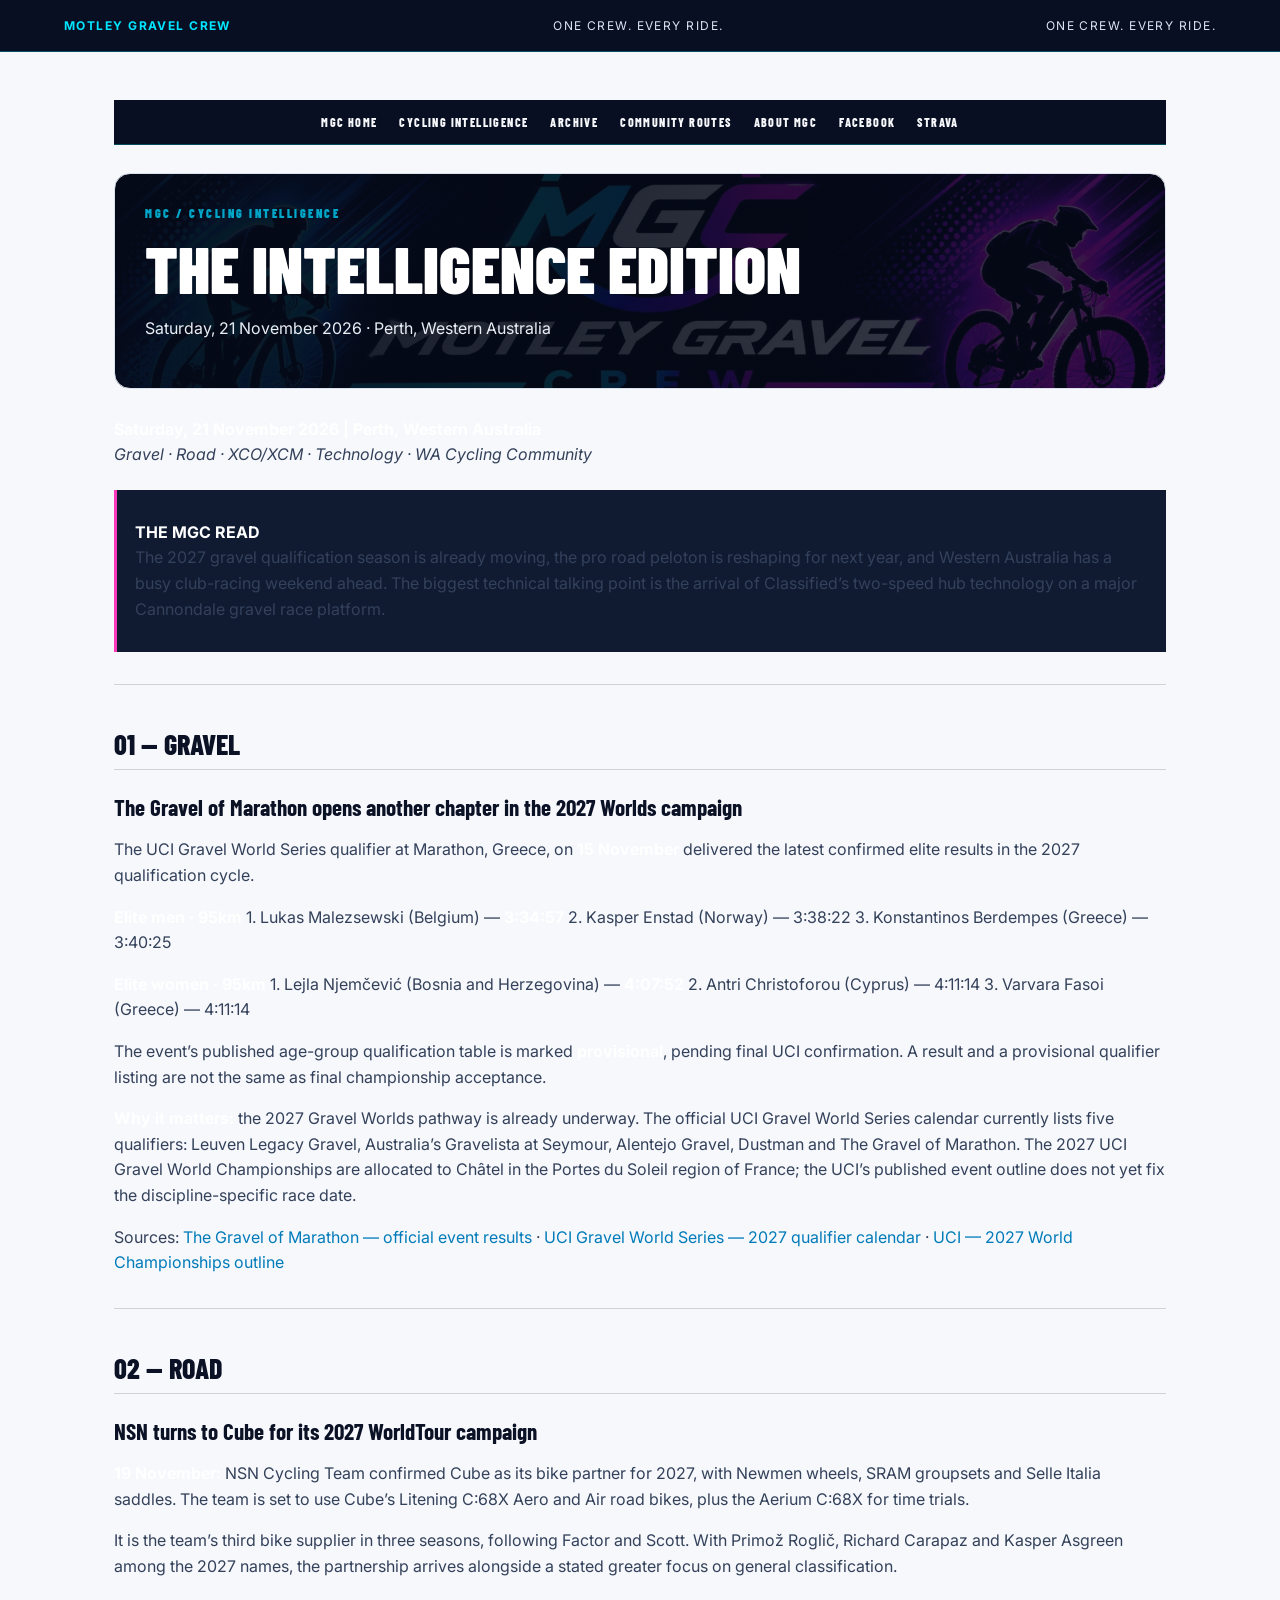
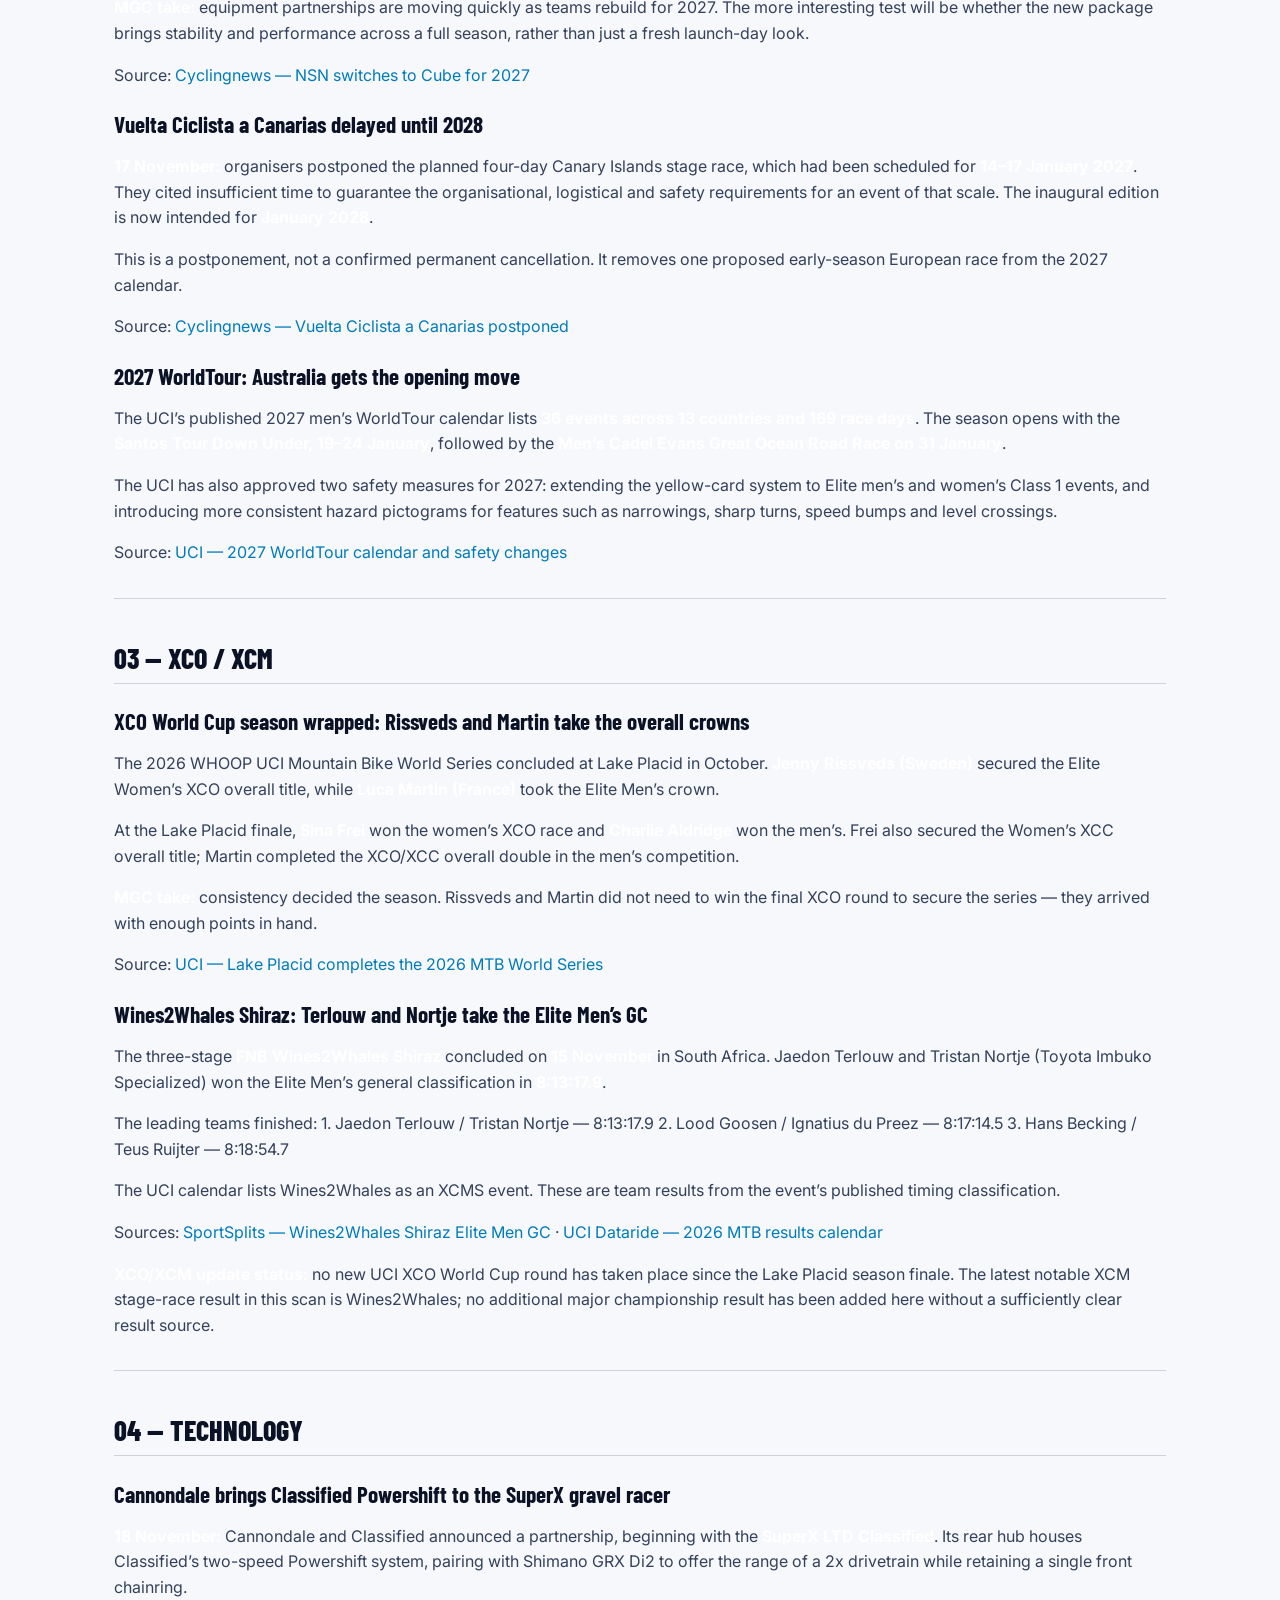
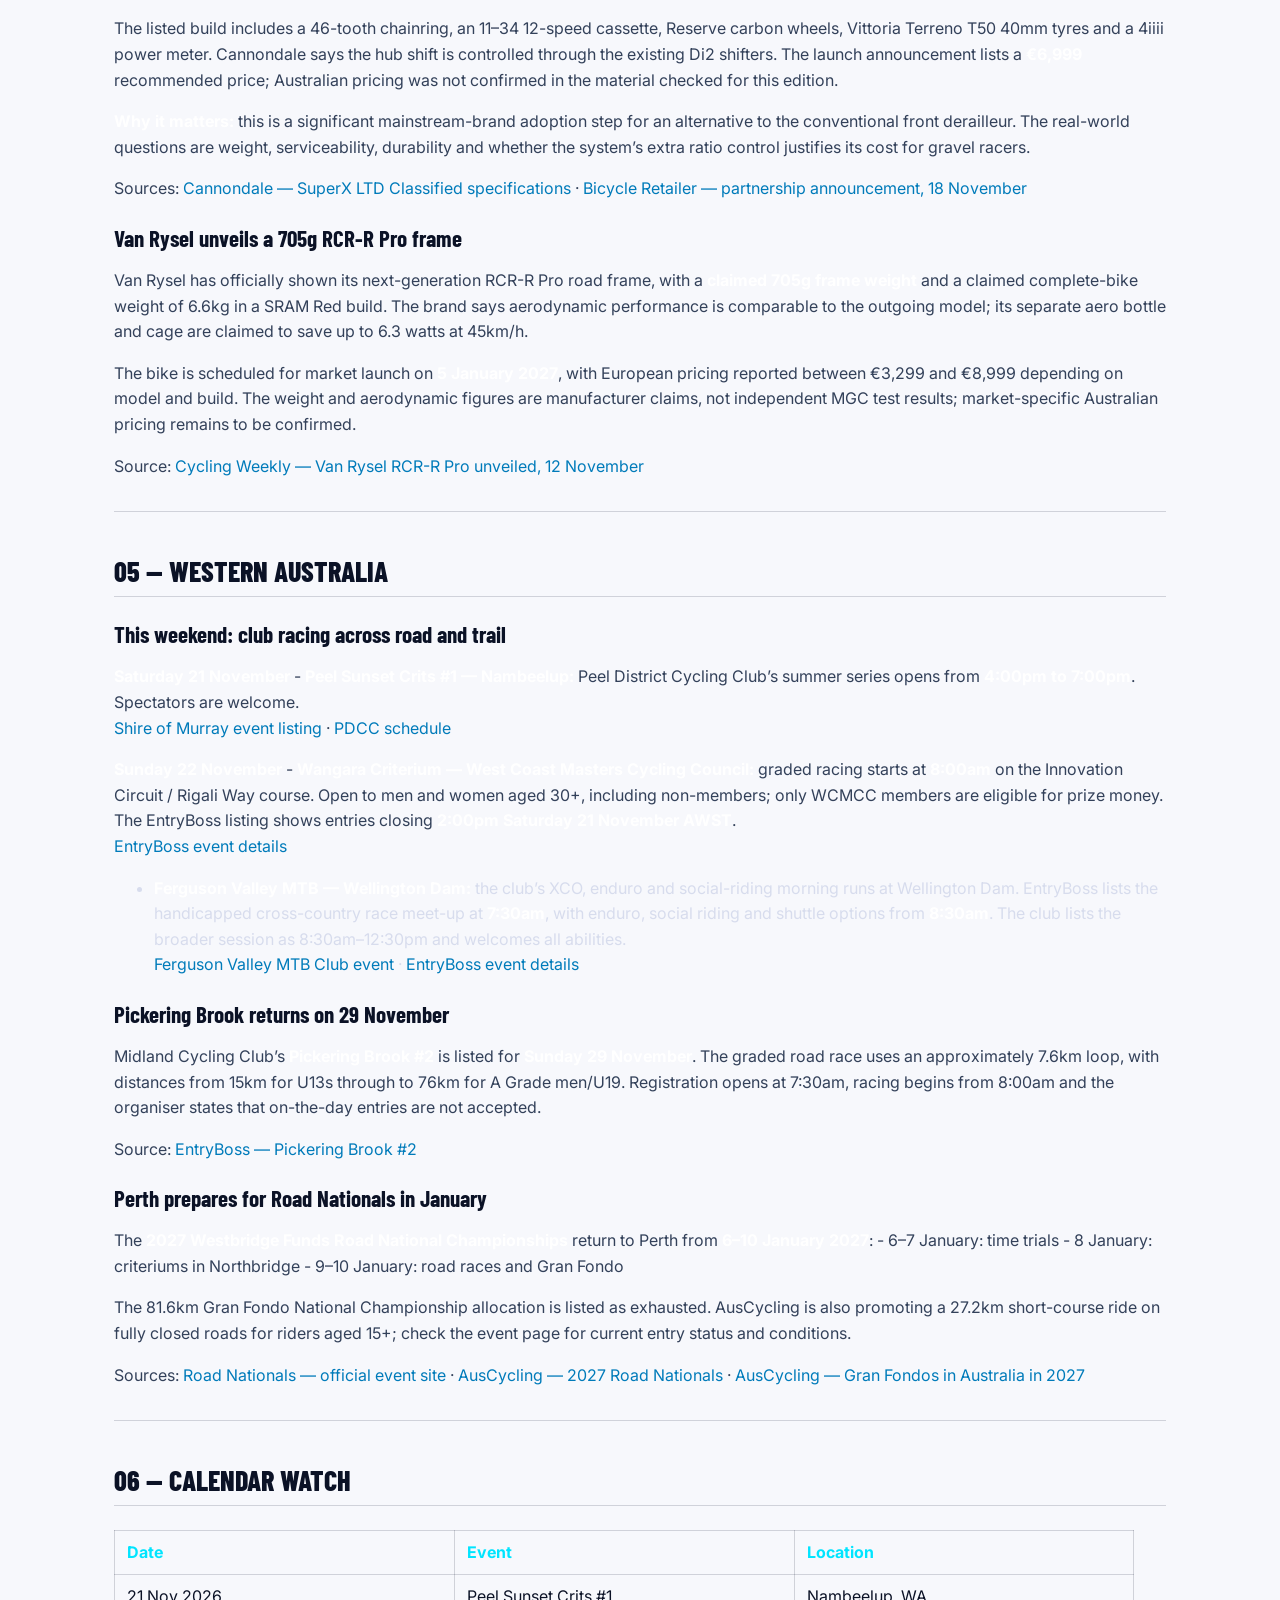
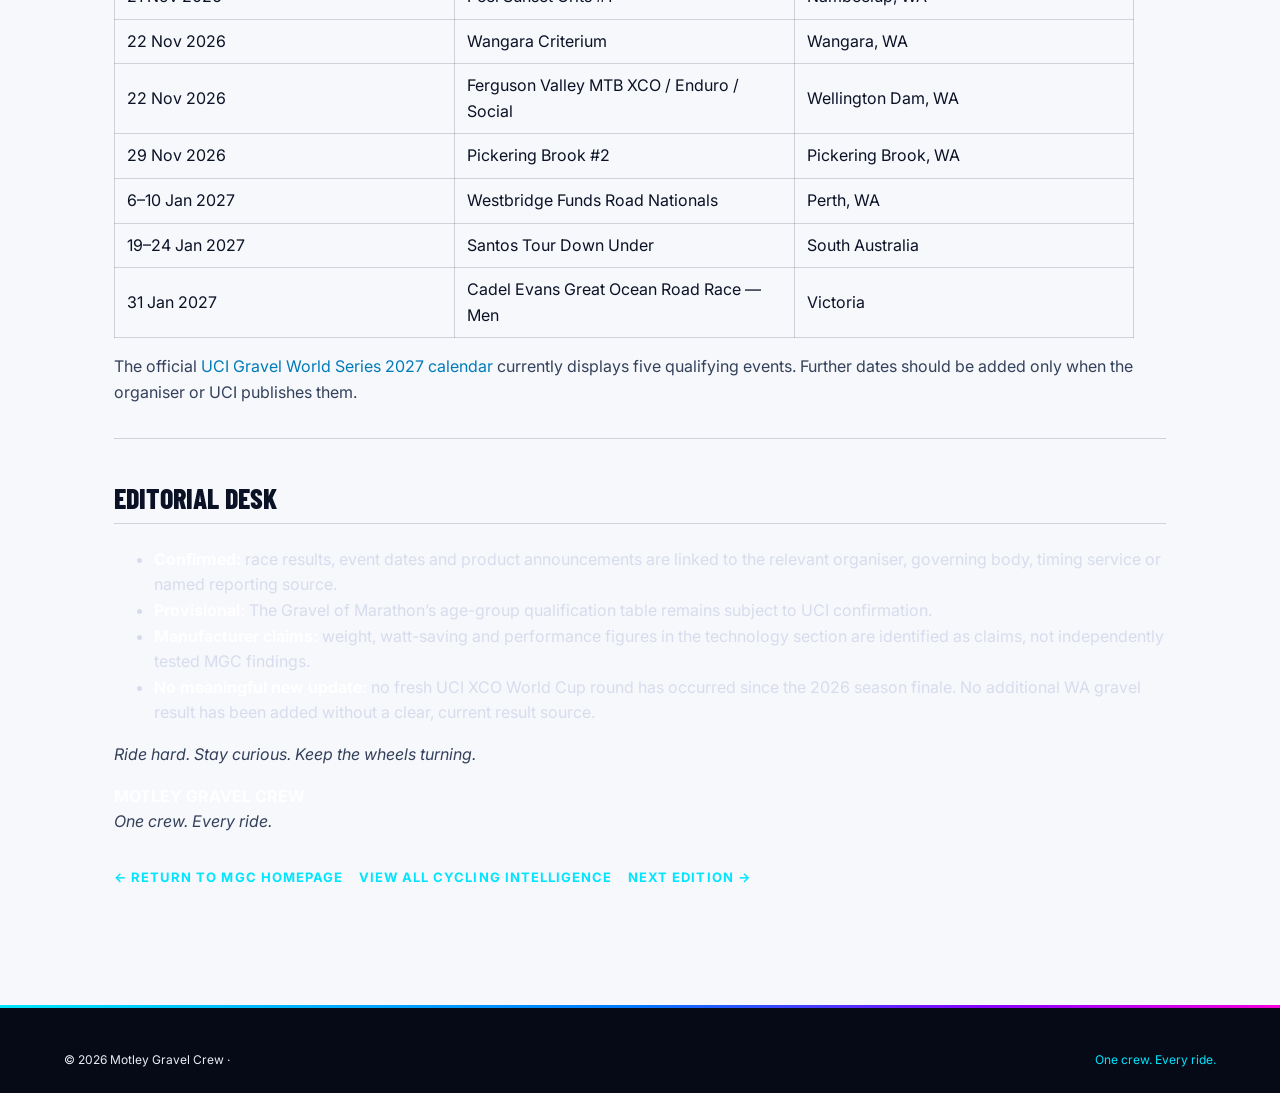
==== commit a39f4f1c: "Align Cycling Intelligence editions with MGC site-wide visual identity" ====
--- a/2026-11-21.html
+++ b/2026-11-21.html
@@ -3,17 +3,21 @@
  .edition-nav{display:flex;flex-wrap:wrap;gap:12px;margin:0 0 28px;padding:14px 0;border-bottom:1px solid var(--line)}.edition-nav a{color:var(--cyan);font-size:10px;font-weight:800;letter-spacing:.08em;text-decoration:none}.edition-nav a:hover{color:#fff}
 /* Keep all story images inside the article column */
 article img, figure, figure img{box-sizing:border-box;max-width:100%}figure.story-feature-image{display:block;width:100%;max-width:100%;height:auto;margin:22px 0 28px;overflow:hidden}figure.story-feature-image img{display:block;width:100%;max-width:100%;height:clamp(160px,32vw,300px);max-height:300px;object-fit:contain;object-position:center;background:#101525;border:1px solid #26314b;border-radius:10px}figure.story-feature-image figcaption{max-width:100%;overflow-wrap:anywhere}@media(max-width:600px){figure.story-feature-image img{height:210px;max-height:210px}}
-</style><link rel="icon" type="image/png" href="assets/mgc-logo-transparent.png"><link rel="apple-touch-icon" href="assets/mgc-logo-transparent.png"><meta property="og:type" content="article"><meta property="og:site_name" content="Motley Gravel Crew"><meta property="og:title" content="Cycling Intelligence — 21 November 2026 | Motley Gravel Crew"><meta property="og:description" content="Read the 21 November 2026 Motley Gravel Crew Cycling Intelligence edition, covering gravel, road racing, mountain biking, cycling technology and Western Australian cycling."><meta property="og:url" content="https://motleygravelcrew.com/2026-11-21.html"><meta property="og:image" content="https://motleygravelcrew.com/assets/mgc-logo-transparent.png"><meta name="twitter:card" content="summary"><meta name="twitter:title" content="Cycling Intelligence — 21 November 2026 | Motley Gravel Crew"><meta name="twitter:description" content="Read the 21 November 2026 Motley Gravel Crew Cycling Intelligence edition, covering gravel, road racing, mountain biking, cycling technology and Western Australian cycling."><meta name="twitter:image" content="https://motleygravelcrew.com/assets/mgc-logo-transparent.png"><style>
-/* MGC article page brand alignment */
-body{background:#0b1226!important;color:#fff!important}.top{background:#050a16;border-bottom:1px solid rgba(0,229,255,.3);color:#c3cad5}.top b{color:#00e5ff}
-.edition-nav{display:flex;justify-content:center;align-items:center;flex-wrap:wrap;gap:10px 22px;padding:14px 4vw;background:#111d33;border-bottom:1px solid rgba(0,229,255,.3)}
-.edition-nav a{font:800 12px 'Barlow Condensed',sans-serif;letter-spacing:1.4px;color:#e9eef5;text-decoration:none}.edition-nav a:hover{color:#00e5ff}
-.site-discipline-nav{display:flex;justify-content:center;align-items:center;flex-wrap:wrap;gap:clamp(5px,1.15vw,18px);min-height:54px;padding:12px 3vw;background:#111d33;color:#e9eef5;border-bottom:1px solid rgba(0,229,255,.3);font:900 14px 'Barlow Condensed',sans-serif;letter-spacing:3px}
-.site-discipline-nav i{font-style:normal;color:#ff00d6;font-size:18px}main{position:relative;max-width:1100px!important;padding:55px 6vw 85px!important}
-.mast{position:relative;padding:32px 28px 34px;margin:0 -12px 30px;border:1px solid rgba(0,229,255,.3);border-radius:10px;background:linear-gradient(90deg,rgba(5,10,25,.95),rgba(5,10,25,.78)),url('assets/mgc-hero-banner.jpg') center 42%/cover}
-.mast h1{color:#fff;background:none}.eyebrow{color:#00e5ff}a{color:#00e5ff}
-@media(max-width:700px){.edition-nav{gap:10px 14px}.site-discipline-nav{font-size:11px;letter-spacing:1.6px;gap:6px 10px}main{padding:35px 5vw 65px!important}.mast{padding:24px 18px}}
-</style></head><body><div class="top"><b>MOTLEY GRAVEL CREW</b><span>ONE CREW. EVERY RIDE.</span><span>ONE CREW. EVERY RIDE.</span></div><main><nav class="edition-nav"><a href="index.html">MGC HOME</a><a href="editions.html">CYCLING INTELLIGENCE</a><a href="archive.html">ARCHIVE</a><a href="routes.html">COMMUNITY ROUTES</a><a href="about.html">ABOUT MGC</a><a href="https://www.facebook.com/profile.php?id=61554793187506" target="_blank" rel="noopener">FACEBOOK</a><a href="https://www.strava.com/clubs/1103000" target="_blank" rel="noopener">STRAVA</a></nav><header class="mast"><div class="eyebrow">MGC / CYCLING INTELLIGENCE</div><h1>THE INTELLIGENCE EDITION</h1><p>Saturday, 21 November 2026 · Perth, Western Australia</p></header><article>
+</style><link rel="icon" type="image/png" href="assets/mgc-logo-transparent.png"><link rel="apple-touch-icon" href="assets/mgc-logo-transparent.png"><meta property="og:type" content="article"><meta property="og:site_name" content="Motley Gravel Crew"><meta property="og:title" content="Cycling Intelligence — 21 November 2026 | Motley Gravel Crew"><meta property="og:description" content="Read the 21 November 2026 Motley Gravel Crew Cycling Intelligence edition, covering gravel, road racing, mountain biking, cycling technology and Western Australian cycling."><meta property="og:url" content="https://motleygravelcrew.com/2026-11-21.html"><meta property="og:image" content="https://motleygravelcrew.com/assets/mgc-logo-transparent.png"><meta name="twitter:card" content="summary"><meta name="twitter:title" content="Cycling Intelligence — 21 November 2026 | Motley Gravel Crew"><meta name="twitter:description" content="Read the 21 November 2026 Motley Gravel Crew Cycling Intelligence edition, covering gravel, road racing, mountain biking, cycling technology and Western Australian cycling."><meta name="twitter:image" content="https://motleygravelcrew.com/assets/mgc-logo-transparent.png"><link rel="stylesheet" href="styles.css"><style>
+ /* MGC site-wide editorial page styling */
+ body{background:#f7f8fc!important;color:#0b1226!important;font-family:Inter,Arial,sans-serif!important}
+ .top{background:#080f22!important;color:#dbe4f2!important;border-bottom:1px solid rgba(0,229,255,.3)!important}.top b{color:#00e5ff!important}
+ .edition-nav{display:flex;justify-content:center;align-items:center;flex-wrap:wrap;gap:10px 22px;padding:15px 4vw!important;background:#080f22!important;border-bottom:1px solid rgba(0,229,255,.28)!important}
+ .edition-nav a{font:800 12px 'Barlow Condensed',sans-serif!important;letter-spacing:1.4px;color:#f7f8fc!important;text-decoration:none}.edition-nav a:hover{color:#00e5ff!important}
+ main{max-width:1100px!important;padding:48px 24px 85px!important;color:#0b1226!important}
+ .mast{padding:30px!important;margin:0 0 28px!important;border:1px solid #dce2ec!important;border-radius:16px!important;background:linear-gradient(100deg,rgba(5,10,25,.95),rgba(5,10,25,.78)),url('assets/mgc-hero-banner.jpg') center 42%/cover!important}
+ .mast h1{color:#fff!important;background:none!important}.mast p{color:#e9eef5!important}.eyebrow{color:#00a6c7!important}
+ article{color:#0b1226!important}article h2,article h3{color:#0b1226!important}article p{color:#33415a!important}
+ a{color:#007bba}article a{color:#007bba!important}
+ .site-discipline-nav{display:flex;justify-content:center;align-items:center;flex-wrap:wrap;gap:8px 18px;padding:13px 4vw;background:#fff;color:#0b1226;border-bottom:1px solid #dce2ec;font:900 13px 'Barlow Condensed',sans-serif;letter-spacing:2px}
+ .site-discipline-nav i{font-style:normal;color:#8a00ff;font-size:18px}
+ @media(max-width:700px){main{padding:30px 16px 60px!important}.mast{padding:22px!important}.edition-nav{gap:8px 13px}}
+ </style></head><body><div class="top"><b>MOTLEY GRAVEL CREW</b><span>ONE CREW. EVERY RIDE.</span><span>ONE CREW. EVERY RIDE.</span></div><main><nav class="edition-nav"><a href="index.html">MGC HOME</a><a href="editions.html">CYCLING INTELLIGENCE</a><a href="archive.html">ARCHIVE</a><a href="routes.html">COMMUNITY ROUTES</a><a href="about.html">ABOUT MGC</a><a href="https://www.facebook.com/profile.php?id=61554793187506" target="_blank" rel="noopener">FACEBOOK</a><a href="https://www.strava.com/clubs/1103000" target="_blank" rel="noopener">STRAVA</a></nav><header class="mast"><div class="eyebrow">MGC / CYCLING INTELLIGENCE</div><h1>THE INTELLIGENCE EDITION</h1><p>Saturday, 21 November 2026 · Perth, Western Australia</p></header><article>
 
 <p><strong>Saturday, 21 November 2026 | Perth, Western
 Australia</strong><br />
--- a/styles.css
+++ b/styles.css
@@ -0,0 +1,279 @@
+*{box-sizing:border-box}img,video,iframe{max-width:100%} :root{--bg:#070912;--panel:#101629;--cyan:#00d4f5;--blue:#246bff;--purple:#a000f5;--white:#f6f7fb;--muted:#a5afc5;--line:rgba(155,177,220,.17);--grad:linear-gradient(105deg,var(--cyan),#2478ff 52%,var(--purple))}html{scroll-behavior:smooth;scroll-padding-top:100px}body{margin:0;background:var(--bg);color:var(--white);font-family:Inter,Arial,sans-serif;line-height:1.6}a{color:inherit;text-decoration:none}.topline{min-height:30px;padding:5px 5vw;display:flex;justify-content:space-between;background:#03050b;color:#8490aa;font-size:9px;letter-spacing:2px}.site-header{min-height:78px;padding:0 5vw;display:flex;align-items:center;justify-content:space-between;gap:22px;background:rgba(7,9,18,.97);position:sticky;top:0;z-index:20;border-bottom:1px solid var(--line);backdrop-filter:blur(12px)}.brand,.footer-brand{display:flex;align-items:center;gap:12px}.brand-mark{font:900 italic 32px 'Barlow Condensed',sans-serif;letter-spacing:-2px;background:var(--grad);color:transparent;background-clip:text;-webkit-background-clip:text}.brand-name{font:800 italic 15px 'Barlow Condensed',sans-serif;letter-spacing:1.3px}.brand-name b{display:block;font:700 10px Inter,sans-serif;letter-spacing:6px;color:var(--cyan)}.nav{display:flex;gap:clamp(12px,2vw,28px)}.nav a,.social-mini a{font-size:9px;font-weight:800;letter-spacing:1.3px;color:#c6cde0}.nav a:hover,.nav a.active,.footer-links a:hover{color:var(--cyan)}.social-mini{display:flex;gap:12px}.social-mini a{color:var(--cyan)}.menu-toggle{display:none;background:none;border:0;color:white;font-size:24px}.hero{position:relative;background:#050710;overflow:hidden;border-bottom:1px solid rgba(0,212,245,.3)}.hero>img{width:100%;height:auto;display:block;max-height:none;object-fit:contain;object-position:center}.hero-overlay{padding:30px 8vw 45px;background:linear-gradient(90deg,#050710,rgba(5,7,16,.82));}.eyebrow{font-size:10px;font-weight:800;letter-spacing:2.5px;color:#9eaac4;margin:0 0 14px}.pulse{display:inline-block;width:7px;height:7px;border-radius:50%;background:var(--cyan);box-shadow:0 0 14px var(--cyan);margin-right:9px}.hero h1,.page-title,.section h2{font:900 clamp(48px,7vw,88px)/.92 'Barlow Condensed',Impact,sans-serif;letter-spacing:-1px;margin:0 0 20px}.hero h1 em{font-style:italic;background:var(--grad);color:transparent;background-clip:text}.hero-copy{color:#c2c9d8;font-size:15px;line-height:1.8;margin:0 0 24px}.button{display:inline-flex;align-items:center;justify-content:center;gap:16px;padding:13px 19px;font-size:10px;font-weight:900;letter-spacing:1.2px;border:1px solid transparent;transition:.2s}.button:hover{transform:translateY(-2px);filter:brightness(1.15)}.button-gradient{background:var(--grad);color:white}.button-outline{border-color:rgba(0,212,245,.55);color:white;background:#0b1223}.ticker{padding:13px 5vw;text-align:center;background:#090d19;border-block:1px solid var(--line);font:800 12px 'Barlow Condensed',sans-serif;letter-spacing:3px;white-space:normal}.ticker i{font-style:normal;color:var(--purple);padding:0 12px}.section{padding:75px 8vw}.section-alt{background:linear-gradient(130deg,#0d1222,#090b16);border-block:1px solid var(--line)}.section-heading{display:flex;align-items:end;justify-content:space-between;margin-bottom:30px}.section h2{font-size:clamp(42px,5vw,64px);margin:0}.gradient-text{background:var(--grad);color:transparent;background-clip:text;-webkit-background-clip:text}.date-stamp{font-size:10px;letter-spacing:1.5px;color:#9aa5bd}.feature-panel{display:grid;grid-template-columns:.8fr 1.2fr;gap:34px;align-items:center;padding:28px;background:linear-gradient(120deg,#121a30,#0a0d19);border:1px solid rgba(0,212,245,.25);border-radius:14px}.feature-mark{min-height:220px;display:grid;place-items:center;font:900 italic clamp(85px,14vw,150px) 'Barlow Condensed',sans-serif;letter-spacing:-.08em;background:radial-gradient(circle,rgba(0,212,245,.18),transparent 60%);color:transparent;background-image:var(--grad);background-clip:text}.feature-mark span{font-size:.45em}.category{font-size:9px;font-weight:900;letter-spacing:1.7px}.cyan{color:var(--cyan)}.purple{color:#c27bff}.feature-panel h3{font:800 clamp(28px,4vw,44px)/1 'Barlow Condensed',sans-serif;margin:12px 0}.feature-panel p,.page-intro,.muted-note{color:var(--muted);line-height:1.8;font-size:13px}.text-link{display:inline-block;margin-top:12px;font-size:9px;font-weight:900;letter-spacing:1.5px;color:var(--cyan)}.tile-grid{display:grid;grid-template-columns:repeat(4,1fr);gap:14px}.tile{display:flex;flex-direction:column;gap:10px;min-height:190px;padding:22px;background:linear-gradient(145deg,#121a30,#0b1020);border:1px solid var(--line);transition:.2s}.tile:hover{border-color:var(--cyan);transform:translateY(-3px)}.tile>b{color:var(--cyan);font-size:11px}.tile strong{font:900 25px 'Barlow Condensed',sans-serif}.tile small{color:var(--muted);font-size:11px}.tile span{margin-top:auto;color:var(--cyan);font-size:9px;font-weight:900;letter-spacing:1.3px}.community-call{display:grid;grid-template-columns:1.2fr .8fr;gap:30px;align-items:center;background:radial-gradient(ellipse at 80%,rgba(115,0,220,.14),transparent 40%)}.community-call h2{font-size:clamp(50px,6vw,76px)}.community-call p:not(.eyebrow){color:var(--muted);max-width:560px}.actions{display:flex;flex-wrap:wrap;gap:12px;margin-top:22px}.community-emblem{font:900 italic clamp(75px,12vw,135px)/.9 'Barlow Condensed',sans-serif;text-align:center;background:var(--grad);color:transparent;background-clip:text}.community-emblem span{font-size:.5em}.community-emblem small{display:block;font:800 10px Inter,sans-serif;letter-spacing:4px;color:#b9c4dd;margin-top:20px}.footer{padding:28px 8vw;background:#03050b;border-top:1px solid var(--line);display:flex;align-items:center;justify-content:space-between;gap:20px;flex-wrap:wrap}.footer-brand b{font-size:10px;letter-spacing:1.5px}.footer-links{display:flex;flex-wrap:wrap;gap:16px}.footer-links a{font-size:11px;color:#b6c0d7}.footer p{width:100%;font-size:9px;color:#79849e;letter-spacing:1px;border-top:1px solid var(--line);padding-top:14px;margin:0}.page-main{max-width:1100px;margin:auto;padding:75px 6vw 100px;min-height:65vh}.page-title{margin-bottom:16px}.page-intro{max-width:760px;margin:0 0 34px;font-size:15px}.schedule{display:grid;grid-template-columns:1fr 1fr;gap:14px;max-width:620px;margin:30px 0 50px}.schedule>div{padding:22px;background:#101629;border:1px solid var(--line);display:flex;flex-direction:column}.schedule b{font:900 26px 'Barlow Condensed',sans-serif;color:var(--cyan)}.schedule span{font-size:10px;letter-spacing:1.5px;color:var(--muted)}.subheading{font:900 27px 'Barlow Condensed',sans-serif;letter-spacing:1px;margin:40px 0 18px}.edition-list{display:grid;grid-template-columns:repeat(2,1fr);gap:14px}.edition-item{display:flex;flex-direction:column;gap:10px;padding:24px;background:linear-gradient(145deg,#121a30,#0b1020);border:1px solid var(--line);transition:.2s}.edition-item:hover{border-color:var(--cyan);transform:translateY(-2px)}.edition-item strong{font:900 30px 'Barlow Condensed',sans-serif}.edition-item small{color:var(--muted)}.edition-item>b{font-size:9px;color:var(--cyan);letter-spacing:1.5px;margin-top:8px}.muted-note{font-size:11px;margin-top:25px}.route-callout{display:grid;grid-template-columns:90px 1fr;gap:25px;padding:28px;background:linear-gradient(120deg,#121a30,#0b1020);border:1px solid rgba(0,212,245,.25)}.route-icon{font-size:62px;color:var(--cyan);display:grid;place-items:center}.route-callout h2,.about-grid h2{font:900 27px 'Barlow Condensed',sans-serif;margin:0 0 10px}.route-callout p,.about-grid p{color:var(--muted);font-size:13px;line-height:1.8}.empty-routes{padding:36px;text-align:center;border:1px dashed rgba(0,212,245,.35);background:#0b1020}.empty-routes span{font:900 24px 'Barlow Condensed',sans-serif;color:var(--cyan)}.empty-routes p{color:var(--muted);font-size:12px}.about-grid{display:grid;grid-template-columns:repeat(3,1fr);gap:15px;margin:35px 0}.about-grid article{padding:24px;background:#101629;border:1px solid var(--line)}@media(max-width:900px){.nav{gap:12px}.nav a{font-size:8px}.tile-grid{grid-template-columns:repeat(2,1fr)}}@media(max-width:720px){.topline{justify-content:center}.topline span:first-child{display:none}.site-header{min-height:68px}.menu-toggle{display:block}.nav{display:none;position:absolute;top:68px;left:0;right:0;background:#080c18;padding:22px 7vw;flex-direction:column;gap:20px;border-bottom:1px solid var(--line)}.nav.open{display:flex}.nav a{font-size:11px}.social-mini{display:none}.hero>img{height:auto;max-height:none;object-fit:contain}.hero-overlay{padding:28px 7vw 35px}.section{padding:58px 7vw}.section-heading{align-items:flex-start;flex-direction:column;gap:12px}.feature-panel,.community-call{grid-template-columns:1fr}.feature-mark{min-height:130px}.tile-grid,.edition-list,.about-grid{grid-template-columns:1fr}.page-main{padding:55px 7vw 75px}.route-callout{grid-template-columns:1fr}.route-icon{display:none}.footer{padding:25px 7vw}.footer-links{gap:12px}}
+.calendar-legend{display:flex;gap:22px;flex-wrap:wrap;padding:15px 18px;background:#101629;border:1px solid var(--line);font-size:10px;color:var(--muted)}.calendar-legend span{display:flex;align-items:center;gap:8px}.dot{width:8px;height:8px;border-radius:50%;display:inline-block;background:var(--cyan)}.dot.tbc{background:#d2a04d}.dot.entry{background:#9d70ff}.section-intro{color:var(--muted);font-size:13px;margin:-5px 0 20px}.event-list{display:grid;gap:10px}.event{display:grid;grid-template-columns:130px 1fr auto;gap:20px;align-items:center;padding:19px 22px;background:linear-gradient(110deg,#121a30,#0b1020);border:1px solid var(--line)}.event time{font:800 16px 'Barlow Condensed',sans-serif;color:var(--cyan);letter-spacing:.4px}.event h3{font:800 22px/1.05 'Barlow Condensed',sans-serif;margin:6px 0}.event p{font-size:12px;color:var(--muted);margin:5px 0}.event a{font-size:10px;color:var(--cyan);font-weight:800}.event .tag{font-size:8px;letter-spacing:1.3px;color:#b58cff;font-weight:900}.status{font-size:8px;letter-spacing:1px;color:#9de7d0;border:1px solid rgba(80,220,170,.28);padding:6px 8px;white-space:nowrap}.status.tbc{color:#e8c27e;border-color:rgba(220,170,80,.3)}.source-links{display:flex;flex-wrap:wrap;gap:10px}.source-links a{font-size:11px;color:var(--cyan);padding:10px 12px;border:1px solid var(--line)}@media(max-width:720px){.event{grid-template-columns:1fr;gap:8px}.event time{font-size:18px}.status{justify-self:start}.calendar-legend{gap:12px}}
+
+/* MGC visual refresh — brighter editorial surfaces, same dark/neon identity */
+:root{
+  --bg:#101827;
+  --panel:#1a263b;
+  --white:#f7f9ff;
+  --muted:#bac5d8;
+  --line:rgba(166,190,230,.22);
+}
+body{background:#101827;color:#f7f9ff}
+.topline{background:#0a1020;color:#aab6cc}
+.site-header{background:rgba(13,21,36,.97)}
+.hero{background:#0d1728}
+.hero-overlay{background:linear-gradient(90deg,rgba(10,17,30,.96),rgba(10,17,30,.82) 55%,rgba(10,17,30,.38))}
+.ticker{background:#172338;color:#e0e8f6;border-color:rgba(0,212,245,.2)}
+.section-alt{background:linear-gradient(130deg,#1a2940,#121d30);border-color:rgba(166,190,230,.18)}
+.feature-panel,.tile,.edition-item,.route-callout,.about-grid article,.schedule>div,.calendar-legend,.event{
+  background:linear-gradient(145deg,#22324b,#19263b);
+  border-color:rgba(166,190,230,.22);
+}
+.feature-panel{box-shadow:0 18px 45px rgba(0,0,0,.16)}
+.tile:hover,.edition-item:hover{box-shadow:0 12px 28px rgba(0,0,0,.2)}
+.community-call{background:radial-gradient(ellipse at 80%,rgba(115,0,220,.18),transparent 42%),#101827}
+.footer{background:#090f1c}
+.page-main{background:transparent}
+.page-intro,.feature-panel p,.tile small,.event p,.route-callout p,.about-grid p{color:#c0cadd}
+.text-link,.tile span,.event a{color:#45dcf5}
+.button-outline{background:#1a2940;border-color:rgba(0,212,245,.65)}
+.status{background:rgba(80,220,170,.07)}
+/* Reusable editorial image cards for properly licensed story photography */
+.story-grid{display:grid;grid-template-columns:repeat(3,minmax(0,1fr));gap:18px}
+.story-card{overflow:hidden;border:1px solid var(--line);border-radius:12px;background:#1b2940;transition:transform .2s,border-color .2s}
+.story-card:hover{transform:translateY(-3px);border-color:rgba(0,212,245,.65)}
+.story-card>img{display:block;width:100%;aspect-ratio:16/10;object-fit:cover;background:#263750}
+.story-card-body{padding:18px}
+.story-card-body h3{font:800 25px/1.05 'Barlow Condensed',sans-serif;margin:8px 0}
+.story-card-body p{font-size:12px;color:#c0cadd;line-height:1.7}
+.image-credit{display:block;padding:0 18px 14px;color:#aab6cc;font-size:9px;line-height:1.5}
+.image-credit a{color:#56dff5;text-decoration:underline;text-underline-offset:2px}
+.editorial-image{width:100%;height:auto;display:block;object-fit:cover;border-radius:10px}
+@media(max-width:900px){.story-grid{grid-template-columns:repeat(2,minmax(0,1fr))}}
+@media(max-width:600px){.story-grid{grid-template-columns:1fr}}
+
+/* MGC email subscription */
+.subscribe-section{display:grid;grid-template-columns:1fr 1fr;gap:42px;align-items:center;background:linear-gradient(120deg,#17253b,#101827);border-block:1px solid rgba(0,212,245,.24)}.subscribe-copy h2{font:900 clamp(38px,5vw,60px)/.98 'Barlow Condensed',sans-serif;margin:0 0 16px}.subscribe-copy>p:last-child,.subscribe-form small{color:#c0cadd;font-size:12px;line-height:1.8}.subscribe-form{padding:25px;background:linear-gradient(145deg,#22324b,#19263b);border:1px solid rgba(166,190,230,.25);border-radius:12px}.subscribe-form label{display:block;color:var(--cyan);font-size:9px;font-weight:900;letter-spacing:1.6px;margin-bottom:9px}.subscribe-controls{display:flex;gap:10px}.subscribe-controls input{flex:1;min-width:0;padding:13px 14px;border:1px solid rgba(166,190,230,.35);border-radius:4px;background:#101827;color:#f7f9ff;font:inherit;font-size:13px}.subscribe-controls input::placeholder{color:#8795ad}.subscribe-form small{display:block;margin-top:13px;font-size:10px}.subscribe-controls button{white-space:nowrap;cursor:pointer}@media(max-width:720px){.subscribe-section{grid-template-columns:1fr;gap:22px}.subscribe-controls{flex-direction:column}.subscribe-controls button{width:100%}}
+
+/* MGC group rides feature */
+.group-rides-section{display:grid;grid-template-columns:minmax(0,1fr) minmax(300px,.9fr);gap:34px;align-items:center;background:linear-gradient(125deg,#17263d,#101827);border-block:1px solid rgba(0,212,245,.22)}.group-rides-copy h2{font:900 clamp(46px,6vw,72px)/.95 'Barlow Condensed',sans-serif;margin:0 0 18px}.group-rides-copy p:not(.eyebrow){max-width:700px;color:#c0cadd;font-size:13px;line-height:1.85}.group-rides-copy .button{margin-top:12px}.strava-club-widget{min-width:0;padding:18px;background:linear-gradient(145deg,#22324b,#19263b);border:1px solid rgba(0,212,245,.3);border-radius:12px;overflow:hidden}.strava-widget-heading{display:flex;align-items:center;justify-content:space-between;gap:12px;margin-bottom:12px}.strava-widget-heading a{font-size:10px;font-weight:800;letter-spacing:1px;color:#45dcf5}.strava-club-widget iframe{display:block;width:100%;max-width:100%;height:160px;border:0;background:transparent}.strava-note{font-size:11px!important;color:#9eabc1!important;margin-top:12px}@media(max-width:720px){.group-rides-section{grid-template-columns:1fr;gap:22px}.strava-club-widget{padding:12px}.strava-club-widget iframe{height:160px}}
+
+/* MGC Strava route library */
+.route-feature{padding:24px;background:linear-gradient(145deg,#22324b,#19263b);border:1px solid rgba(0,212,245,.3);border-radius:12px;box-shadow:0 16px 38px rgba(0,0,0,.16)}.route-feature-heading{display:flex;align-items:center;justify-content:space-between;gap:20px;margin-bottom:18px}.route-feature-heading h2{font:900 30px 'Barlow Condensed',sans-serif;margin:7px 0}.route-feature-heading p{color:#c0cadd;font-size:12px;margin:0}.route-feature .strava-embed-placeholder{min-height:420px;width:100%;display:flex;justify-content:center;align-items:flex-start}.route-feature .strava-embed-placeholder iframe{display:block;max-width:100%;margin-inline:auto}@media(max-width:720px){.route-feature{padding:14px}.route-feature-heading{align-items:flex-start;flex-direction:column}.route-feature .strava-embed-placeholder{min-height:350px}}
+
+/* Approved MGC emblem across site and social-sized placements */
+.brand-logo{display:block;width:48px;height:48px;object-fit:contain;flex:0 0 auto}.brand-mark{display:none}.feature-mark img{display:block;width:min(100%,240px);height:auto;aspect-ratio:1;object-fit:contain;margin:auto}.community-emblem img{display:block;width:min(100%,250px);aspect-ratio:1;object-fit:contain;margin:0 auto 14px}.community-emblem{font-size:0}.community-emblem small{font-size:10px}
+
+
+/* MGC editorial photography: consistent, credited story imagery */
+.feature-image-wrap{min-width:0;width:100%;max-width:100%;overflow:hidden}.lead-story-image{display:block;width:100%;height:220px;max-height:220px;aspect-ratio:auto;object-fit:contain;object-position:center;border-radius:9px;border:1px solid rgba(0,212,245,.28);background:#101827}.feature-image-wrap>small{display:block;margin-top:8px;color:#aebbd0;font-size:9px;line-height:1.5}.feature-image-wrap>small a{color:#56dff5;text-decoration:underline;text-underline-offset:2px}.feature-panel{grid-template-columns:minmax(0,1.05fr) minmax(0,.95fr);overflow:hidden}.edition-list{grid-template-columns:repeat(2,minmax(0,1fr))}.edition-item{min-width:0;overflow:hidden}.edition-thumb{display:block;width:100%;height:145px;max-height:145px;aspect-ratio:auto;object-fit:contain;object-position:center;border-radius:6px;margin-bottom:6px;background:#101827}.edition-item-featured{padding:18px}.story-feature-image{margin:22px 0 28px;padding:0;max-width:100%;overflow:hidden}.story-feature-image img{display:block;width:100%;height:300px;max-height:300px;aspect-ratio:auto;object-fit:contain;border-radius:10px;border:1px solid rgba(0,212,245,.25);background:#101827}.story-feature-image figcaption{margin-top:8px;color:#aab3c8;font-size:10px;line-height:1.6}.story-feature-image figcaption a{color:#28e4f0;text-decoration:underline;text-underline-offset:2px}@media(max-width:720px){.feature-panel{grid-template-columns:minmax(0,1fr)}.lead-story-image{height:190px;max-height:190px}.edition-list{grid-template-columns:minmax(0,1fr)}.edition-thumb{height:180px;max-height:180px}.story-feature-image img{height:220px;max-height:220px}}
+
+/* Hard containment for all editorial photography */
+.feature-image-wrap,.feature-panel,.edition-item,.edition-list,figure.story-feature-image{min-width:0;max-width:100%;overflow:hidden}figure.story-feature-image{display:block;width:100%;height:auto;margin:22px 0 28px}figure.story-feature-image img,.story-feature-image>img{display:block;width:100%;max-width:100%;height:clamp(160px,32vw,300px);max-height:300px;object-fit:contain;object-position:center;background:#101827;border-radius:10px} .edition-item img.edition-thumb{display:block;width:100%;max-width:100%;height:145px;max-height:145px;object-fit:contain;background:#101827} .feature-image-wrap img.lead-story-image{display:block;width:100%;max-width:100%;height:220px;max-height:220px;object-fit:contain;background:#101827}@media(max-width:720px){figure.story-feature-image img,.story-feature-image>img{height:210px;max-height:210px}.edition-item img.edition-thumb{height:160px;max-height:160px}.feature-image-wrap img.lead-story-image{height:180px;max-height:180px}}
+
+/* FINAL FIX: lock homepage lead image to its feature-card column */
+section.section .feature-panel{display:grid!important;grid-template-columns:minmax(0,1fr) minmax(0,1fr)!important;gap:28px;align-items:center;width:100%;max-width:100%;overflow:hidden!important}
+section.section .feature-panel>.feature-image-wrap{display:block!important;min-width:0!important;width:100%!important;max-width:100%!important;overflow:hidden!important}
+section.section .feature-panel>.feature-image-wrap>img.lead-story-image{display:block!important;position:static!important;float:none!important;width:100%!important;min-width:0!important;max-width:100%!important;height:220px!important;max-height:220px!important;object-fit:contain!important}
+section.section .feature-panel>.feature-image-wrap>small{display:block!important;font-size:9px!important;line-height:1.35!important;color:#748198!important;opacity:.72;margin-top:6px}
+section.section .feature-panel>div:last-child{min-width:0!important;max-width:100%!important;overflow-wrap:anywhere}
+figure.story-feature-image{width:100%!important;max-width:100%!important;overflow:hidden!important}
+figure.story-feature-image>img{display:block!important;position:static!important;float:none!important;width:100%!important;min-width:0!important;max-width:100%!important;height:300px!important;max-height:300px!important;object-fit:contain!important}
+figure.story-feature-image>figcaption{font-size:10px!important;line-height:1.4!important;color:#77839a!important;opacity:.72!important;margin-top:6px!important}
+@media(max-width:720px){section.section .feature-panel{grid-template-columns:minmax(0,1fr)!important}section.section .feature-panel>.feature-image-wrap>img.lead-story-image{height:190px!important;max-height:190px!important}figure.story-feature-image>img{height:210px!important;max-height:210px!important}}
+
+
+/* =========================================================
+   MGC APPROVED BRAND SYSTEM — SITE-WIDE AESTHETIC ONLY
+   Palette and logo artwork are fixed. No content or link edits.
+   ========================================================= */
+:root{
+  --bg:#0b1226;
+  --panel:#111b32;
+  --cyan:#00e5ff;
+  --blue:#007bff;
+  --purple:#8a00ff;
+  --magenta:#ff00d6;
+  --white:#ffffff;
+  --muted:#9aa4b2;
+  --line:rgba(233,238,245,.16);
+  --grad:linear-gradient(105deg,#00e5ff 0%,#007bff 42%,#8a00ff 72%,#ff00d6 100%);
+}
+html{background:#0b1226}
+body{background:#0b1226;color:#fff}
+a{transition:color .18s ease,border-color .18s ease,background-color .18s ease}
+.topline{background:#050a16;color:#9aa4b2;border-bottom:1px solid rgba(0,229,255,.3)}
+.site-header{background:rgba(5,10,22,.98);border-bottom:1px solid rgba(0,229,255,.28);backdrop-filter:none}
+.brand-logo{width:54px;height:54px;object-fit:contain}
+.brand-name{font:800 italic 19px/1 'Barlow Condensed',sans-serif;letter-spacing:.8px;color:#fff}
+.brand-name b{font:800 italic 11px Inter,sans-serif;letter-spacing:6px;color:#00e5ff}
+.nav{gap:clamp(10px,1.65vw,25px)}
+.nav a,.social-mini a{font:700 11px 'Barlow Condensed',sans-serif;letter-spacing:1.35px;color:#e9eef5}
+.nav a:hover,.nav a.active{color:#00e5ff}
+.nav a.active:after{content:"";display:block;height:3px;margin-top:7px;background:var(--grad)}
+.menu-toggle{color:#fff}
+.hero{background:#0b1226;border-bottom:1px solid #00e5ff}
+.hero>img{display:block;width:100%;height:auto;object-fit:cover}
+.hero-overlay{background:linear-gradient(90deg,rgba(11,18,38,.96),rgba(11,18,38,.78) 58%,rgba(11,18,38,.35))}
+.ticker{background:#111d33;color:#e9eef5;border-block:1px solid rgba(0,229,255,.45);font:800 15px 'Barlow Condensed',sans-serif;letter-spacing:3.5px;padding:17px 5vw}
+.ticker i{color:#ff00d6;padding:0 clamp(8px,1.6vw,22px)}
+.section{background:#0b1226}
+.section-alt{background:#111b32;border-color:var(--line)}
+.section-heading{margin-bottom:32px}
+.eyebrow,.date-stamp{color:#9aa4b2}
+.section h2,.page-title,.hero h1{font-family:'Barlow Condensed',Impact,sans-serif;font-weight:900;letter-spacing:.15px}
+.gradient-text,.hero h1 em{background:var(--grad);color:transparent;background-clip:text;-webkit-background-clip:text}
+.feature-panel,.route-callout,.route-feature,.strava-club-widget,.subscribe-form{
+  background:#fff;color:#0b1226;border:1px solid #e9eef5;border-radius:12px;box-shadow:0 10px 28px rgba(0,0,0,.12)
+}
+.feature-panel p,.route-callout p{color:#344054}
+.feature-panel h3,.route-callout h2{color:#0b1226}
+.feature-mark{background:none;color:#0b1226}
+.tile,.edition-item,.about-grid article,.schedule>div,.calendar-legend,.event{
+  background:#111b32;color:#fff;border:1px solid rgba(233,238,245,.18);border-radius:10px;box-shadow:none
+}
+.tile:hover,.edition-item:hover{border-color:#00e5ff;box-shadow:0 8px 20px rgba(0,0,0,.18);transform:translateY(-2px)}
+.tile strong,.edition-item strong,.event h3{color:#fff}
+.tile small,.edition-item small,.event p,.about-grid p{color:#c3cad5}
+.tile>b,.tile span,.text-link,.event time,.event a,.category.cyan{color:#00bfe8}
+.button{border-radius:5px;font-family:'Barlow Condensed',sans-serif;font-size:13px;letter-spacing:1.4px}
+.button-gradient{background:var(--grad);color:#fff;border:0}
+.button-outline{background:transparent;color:#fff;border:1px solid rgba(0,229,255,.75)}
+.subscribe-section,.group-rides-section{background:#111b32;border-color:rgba(0,229,255,.25)}
+.subscribe-copy>p:last-child,.subscribe-form small,.group-rides-copy p:not(.eyebrow){color:#c3cad5}
+.subscribe-form{background:#fff;color:#0b1226}
+.subscribe-form label{color:#007bff}
+.subscribe-controls input{background:#f5f7fa;color:#0b1226;border:1px solid #cbd2dc;border-radius:4px}
+.subscribe-controls input::placeholder{color:#667085}
+.strava-widget-heading a{color:#007bff}
+.community-call{background:linear-gradient(120deg,#0b1226 0%,#111b32 100%)}
+.community-emblem small{color:#e9eef5}
+.footer{background:#050a16;border-top:1px solid rgba(0,229,255,.3)}
+.footer-brand b{color:#fff}
+.footer-links a{color:#c3cad5}
+.footer-links a:hover,.footer p a{color:#00e5ff}
+.page-main{color:#fff}
+.page-intro,.muted-note,.section-intro{color:#c3cad5}
+.subheading,.route-callout h2,.about-grid h2{color:#fff}
+.empty-routes{background:#111b32;border-color:rgba(0,229,255,.5)}
+.empty-routes span{color:#00e5ff}
+.status{border-radius:3px}
+.source-links a{border-color:rgba(0,229,255,.35);color:#00e5ff;border-radius:4px}
+.story-card{background:#fff;color:#0b1226;border-color:#e9eef5;border-radius:10px}
+.story-card-body h3{color:#0b1226}
+.story-card-body p{color:#344054}
+.image-credit{color:#9aa4b2}
+.image-credit a,.story-feature-image figcaption a{color:#007bff}
+.story-feature-image img,.edition-thumb,.lead-story-image{border-color:rgba(0,229,255,.25)}
+@media(max-width:720px){
+ .site-header{background:#050a16}
+ .nav{background:#050a16;border-bottom:1px solid rgba(0,229,255,.3)}
+ .brand-logo{width:46px;height:46px}
+ .brand-name{font-size:16px}
+ .ticker{font-size:13px;letter-spacing:2px;line-height:1.9}
+ .feature-panel{background:#fff}
+}
+
+
+/* =========================================================
+   MGC VISUAL IDENTITY — SITE-WIDE REFRESH
+   Palette and layout only. Existing links and interactions remain.
+   ========================================================= */
+:root{
+ --bg:#0b1226;--panel:#101b32;--panel-2:#15243b;--cyan:#00e5ff;
+ --blue:#007bff;--purple:#8a00ff;--magenta:#ff00d6;
+ --white:#fff;--soft-white:#f7f8fc;--muted:#9aa4b2;
+ --line:rgba(11,18,38,.16);
+ --grad:linear-gradient(105deg,#00e5ff 0%,#007bff 48%,#8a00ff 76%,#ff00d6 100%);
+}
+html{scroll-padding-top:105px}
+body{background:var(--soft-white);color:#0b1226;font-family:Inter,Arial,sans-serif}
+a{color:inherit}
+.topline{background:#050a16;color:#aeb8ca;border-bottom:1px solid rgba(0,229,255,.28);letter-spacing:2px}
+.site-header{min-height:84px;padding:8px clamp(18px,4.5vw,76px);background:#080f22;border-bottom:1px solid rgba(0,229,255,.28);box-shadow:0 8px 26px rgba(4,10,25,.12)}
+.brand{gap:14px;flex-shrink:0}
+.brand-logo{width:72px;height:72px;object-fit:contain}
+.brand-name{font-size:clamp(15px,1.45vw,22px);letter-spacing:1.2px;color:#fff;line-height:1.05}
+.brand-name b{font-size:11px;letter-spacing:7px;color:#00e5ff;margin-top:5px}
+.nav{gap:clamp(10px,1.65vw,26px);align-items:center}
+.nav a,.social-mini a{font-family:'Barlow Condensed',Inter,sans-serif;font-size:12px;font-weight:800;letter-spacing:1.1px;color:#f7f8fc;white-space:nowrap}
+.nav a{padding:13px 0;position:relative}
+.nav a:hover,.nav a.active{color:#fff}
+.nav a.active:after{content:"";height:4px;position:absolute;bottom:2px;left:0;right:0;border-radius:4px;background:var(--grad)}
+.social-mini a{border:1px solid rgba(255,255,255,.24);border-radius:30px;padding:7px 12px}
+.menu-toggle{border:1px solid rgba(255,255,255,.25);color:#fff;background:#111d33;border-radius:8px}
+.hero{width:100%;max-width:none;margin:0 auto;background:#050a16;overflow:hidden;border:0;border-radius:0}
+.hero img{display:block;width:100%;height:auto;max-height:520px;object-fit:cover;object-position:center}
+.ticker{width:100%;min-height:72px;padding:18px clamp(14px,4vw,64px);display:flex;justify-content:space-evenly;align-items:center;flex-wrap:wrap;gap:10px 20px;background:#fff;color:#0b1226;border-top:1px solid #dce2ec;border-bottom:1px solid #dce2ec;font-family:'Barlow Condensed',Inter,sans-serif;font-size:clamp(11px,1vw,15px);font-weight:900;letter-spacing:2.7px;text-align:center}
+.ticker i{font-style:normal;color:#a000ff;font-size:19px;line-height:1}
+.section{padding:clamp(36px,5vw,76px) clamp(18px,4vw,64px);max-width:1440px;margin:0 auto}
+.home-intro{display:flex;justify-content:space-between;align-items:center;gap:36px;padding-top:44px;padding-bottom:42px;background:#fff;max-width:none}
+.home-intro>div:first-child{max-width:700px}
+.home-intro h1{margin:8px 0 12px;font:900 clamp(34px,5vw,62px)/.98 'Barlow Condensed',sans-serif;letter-spacing:-.5px;color:#0b1226}
+.home-intro p:not(.eyebrow){max-width:620px;margin:0;color:#39465c;font-size:clamp(15px,1.3vw,18px);line-height:1.55}
+.eyebrow{color:#007bba;font-family:'Barlow Condensed',sans-serif;font-size:12px;font-weight:900;letter-spacing:2.5px}
+.gradient-text{background:var(--grad);background-clip:text;-webkit-background-clip:text;color:transparent}
+.home-actions{display:flex;gap:12px;flex-wrap:wrap}
+.button{min-height:46px;border-radius:28px;padding:12px 22px;font-family:'Barlow Condensed',sans-serif;font-weight:900;font-size:13px;letter-spacing:.7px}
+.button-gradient{background:var(--grad);color:#fff;border:0;box-shadow:0 5px 16px rgba(0,123,255,.16)}
+.button-outline{background:transparent;border:1.5px solid #0b1226;color:#0b1226}
+.button-gradient:hover,.button-outline:hover{transform:translateY(-1px);filter:brightness(1.04)}
+.home-feature-grid{display:grid;grid-template-columns:2.15fr 1fr 1fr;gap:18px;padding-top:24px;padding-bottom:28px;background:#f7f8fc;max-width:none}
+.home-feature{position:relative;display:flex;flex-direction:column;align-items:flex-start;justify-content:flex-end;min-height:255px;padding:28px;border:1px solid #dce3ee;border-radius:18px;background:#0b1730;color:#fff;overflow:hidden;box-shadow:0 8px 24px rgba(9,20,43,.08);transition:transform .18s ease,box-shadow .18s ease}
+.home-feature:before{content:"";position:absolute;top:-35px;right:-55px;width:180px;height:180px;transform:rotate(42deg);border-right:8px solid #00e5ff;border-top:8px solid #007bff;box-shadow:12px 12px 0 -4px #8a00ff,24px 24px 0 -8px #ff00d6;opacity:.9}
+.home-feature:after{content:"";position:absolute;inset:0;background:linear-gradient(135deg,transparent 45%,rgba(0,123,255,.12));pointer-events:none}
+.home-feature>*{position:relative;z-index:1}
+.home-feature:hover{transform:translateY(-3px);box-shadow:0 14px 30px rgba(9,20,43,.16)}
+.home-feature-primary{background:linear-gradient(100deg,rgba(5,12,30,.97),rgba(5,12,30,.82)),url('assets/mgc-hero-banner.jpg') center/cover}
+.home-feature h2{margin:8px 0 8px;font:900 clamp(22px,2.4vw,34px)/1 'Barlow Condensed',sans-serif;font-style:italic;letter-spacing:.3px}
+.home-feature p{max-width:390px;margin:0 0 18px;color:#e7edf8;font-size:14px;line-height:1.45}
+.home-feature b{margin-top:auto;color:#00e5ff;font-family:'Barlow Condensed',sans-serif;font-size:13px;letter-spacing:1px}
+.home-feature b span{padding-left:7px;color:#ff00d6;font-size:20px}
+.feature-date{color:#00e5ff;font-size:13px;letter-spacing:1px}
+.feature-icon{font-size:38px;color:#00e5ff;line-height:1}
+.category{display:inline-flex;align-items:center;border-radius:22px;padding:6px 12px;background:var(--grad);color:#fff;font-family:'Barlow Condensed',sans-serif;font-size:11px;font-weight:900;letter-spacing:1px}
+.home-quick-links{display:grid;grid-template-columns:repeat(3,1fr);gap:14px;padding-top:0;background:#f7f8fc;max-width:none}
+.quick-link{min-height:94px;display:flex;align-items:center;gap:15px;padding:18px;border:1px solid #dce2ec;border-radius:14px;background:#fff;box-shadow:0 4px 14px rgba(11,18,38,.06)}
+.quick-icon{font-size:30px;color:#0b1730}
+.quick-link span:nth-child(2){display:flex;flex-direction:column;gap:3px}
+.quick-link strong{font:900 17px 'Barlow Condensed',sans-serif;color:#0b1226}
+.quick-link small{font-size:12px;line-height:1.4;color:#4c586d}
+.quick-link>b{margin-left:auto;color:#8a00ff;font-size:23px}
+.page-main{max-width:none;padding:clamp(42px,5vw,74px) clamp(18px,6vw,100px) 90px;background:#f7f8fc;color:#0b1226;min-height:60vh}
+.page-main>.eyebrow:first-child{display:inline-block;margin:0 0 12px;color:#007bba}
+.page-title{max-width:1000px;margin:0 0 16px;color:#0b1226;font:900 clamp(36px,5vw,64px)/.98 'Barlow Condensed',sans-serif;letter-spacing:-.3px}
+.page-intro{max-width:900px;margin:0 0 36px;color:#3d4a60;font-size:clamp(15px,1.25vw,18px);line-height:1.65}
+.subheading,.section-heading h2,.page-main h2{font-family:'Barlow Condensed',sans-serif;font-weight:900;letter-spacing:.3px}
+.subheading{margin:38px 0 18px;color:#0b1226;font-size:clamp(23px,2.8vw,32px)}
+.section-heading{align-items:end}
+.section-heading h2{color:#0b1226}
+.date-stamp{color:#526078}
+.edition-list,.link-directory,.about-grid,.tile-grid{gap:16px}
+.edition-item,.link-card,.about-grid article,.tile,.route-callout,.route-feature,.schedule>div,.calendar-event,.event-card{border:1px solid #dce2ec;border-radius:14px;background:#fff;color:#0b1226;box-shadow:0 5px 18px rgba(11,18,38,.055)}
+.edition-item{padding:22px 24px}
+.edition-item strong,.link-card h3,.about-grid h2,.tile strong{color:#0b1226}
+.edition-item small,.link-card p,.about-grid p,.tile small{color:#526078}
+.edition-item b,.text-link,.link-card a{color:#007bba}
+.tag,.calendar-legend span{color:#33415a}
+.calendar-legend{background:#fff;border:1px solid #dce2ec;border-radius:12px;padding:14px 18px}
+.calendar-legend .dot.confirmed{background:#00b8cf}
+.calendar-legend .dot.tbc{background:#8a00ff}
+.calendar-legend .dot.entry{background:#007bff}
+.route-callout{padding:24px}
+.route-callout h2,.route-feature h2{color:#0b1226}
+.route-feature{overflow:hidden}
+.route-feature-heading{padding:20px 22px}
+input,select,textarea{border:1px solid #cbd4e2;border-radius:9px;background:#fff;color:#0b1226}
+input:focus,select:focus,textarea:focus{outline:2px solid rgba(0,123,255,.25);border-color:#007bff}
+.subscribe-section,.group-rides-section,.community-call{border-top:1px solid #dce2ec}
+.subscribe-section{background:#fff}
+.subscribe-copy h2,.group-rides-copy h2,.community-call h2{color:#0b1226;font-family:'Barlow Condensed',sans-serif;font-weight:900}
+.subscribe-copy p,.group-rides-copy p,.community-call p{color:#46536a}
+.strava-club-widget{background:#fff;border:1px solid #dce2ec;border-radius:14px;padding:18px}
+.community-emblem{background:#0b1730;border-radius:18px;padding:20px}
+.footer{background:#050a16;color:#e9eef5;border-top:3px solid transparent;border-image:var(--grad) 1;padding:42px clamp(18px,5vw,76px) 24px}
+.footer-links a{color:#cbd4e2}
+.footer-brand b{font-family:'Barlow Condensed',sans-serif;letter-spacing:1px}
+@media(max-width:1050px){.site-header{flex-wrap:wrap}.nav{order:3;width:100%;justify-content:center;flex-wrap:wrap;padding-bottom:10px}.home-feature-grid{grid-template-columns:1fr 1fr}.home-feature-primary{grid-column:1/-1}}
+@media(max-width:720px){
+ .site-header{min-height:68px;padding:7px 16px}.brand-logo{width:54px;height:54px}.brand-name{font-size:14px}.brand-name b{font-size:9px;letter-spacing:5px}
+ .nav{justify-content:flex-start;gap:7px 15px}.nav a{font-size:11px;padding:7px 0}
+ .social-mini{display:none}.hero img{max-height:none;object-fit:contain}
+ .ticker{justify-content:center;gap:7px 12px;min-height:58px;padding:12px 10px;letter-spacing:1.5px;font-size:11px}
+ .home-intro{display:block;padding:34px 20px}.home-actions{margin-top:20px}
+ .home-feature-grid{grid-template-columns:1fr;padding:18px 16px}.home-feature-primary{grid-column:auto}.home-feature{min-height:220px;padding:22px}
+ .home-quick-links{grid-template-columns:1fr;padding:0 16px 28px}.quick-link{min-height:80px}
+ .page-main{padding:38px 18px 64px}.page-title{font-size:40px}.page-intro{margin-bottom:26px}
+ .section{padding:38px 18px}.footer{padding:34px 18px 20px}
+}
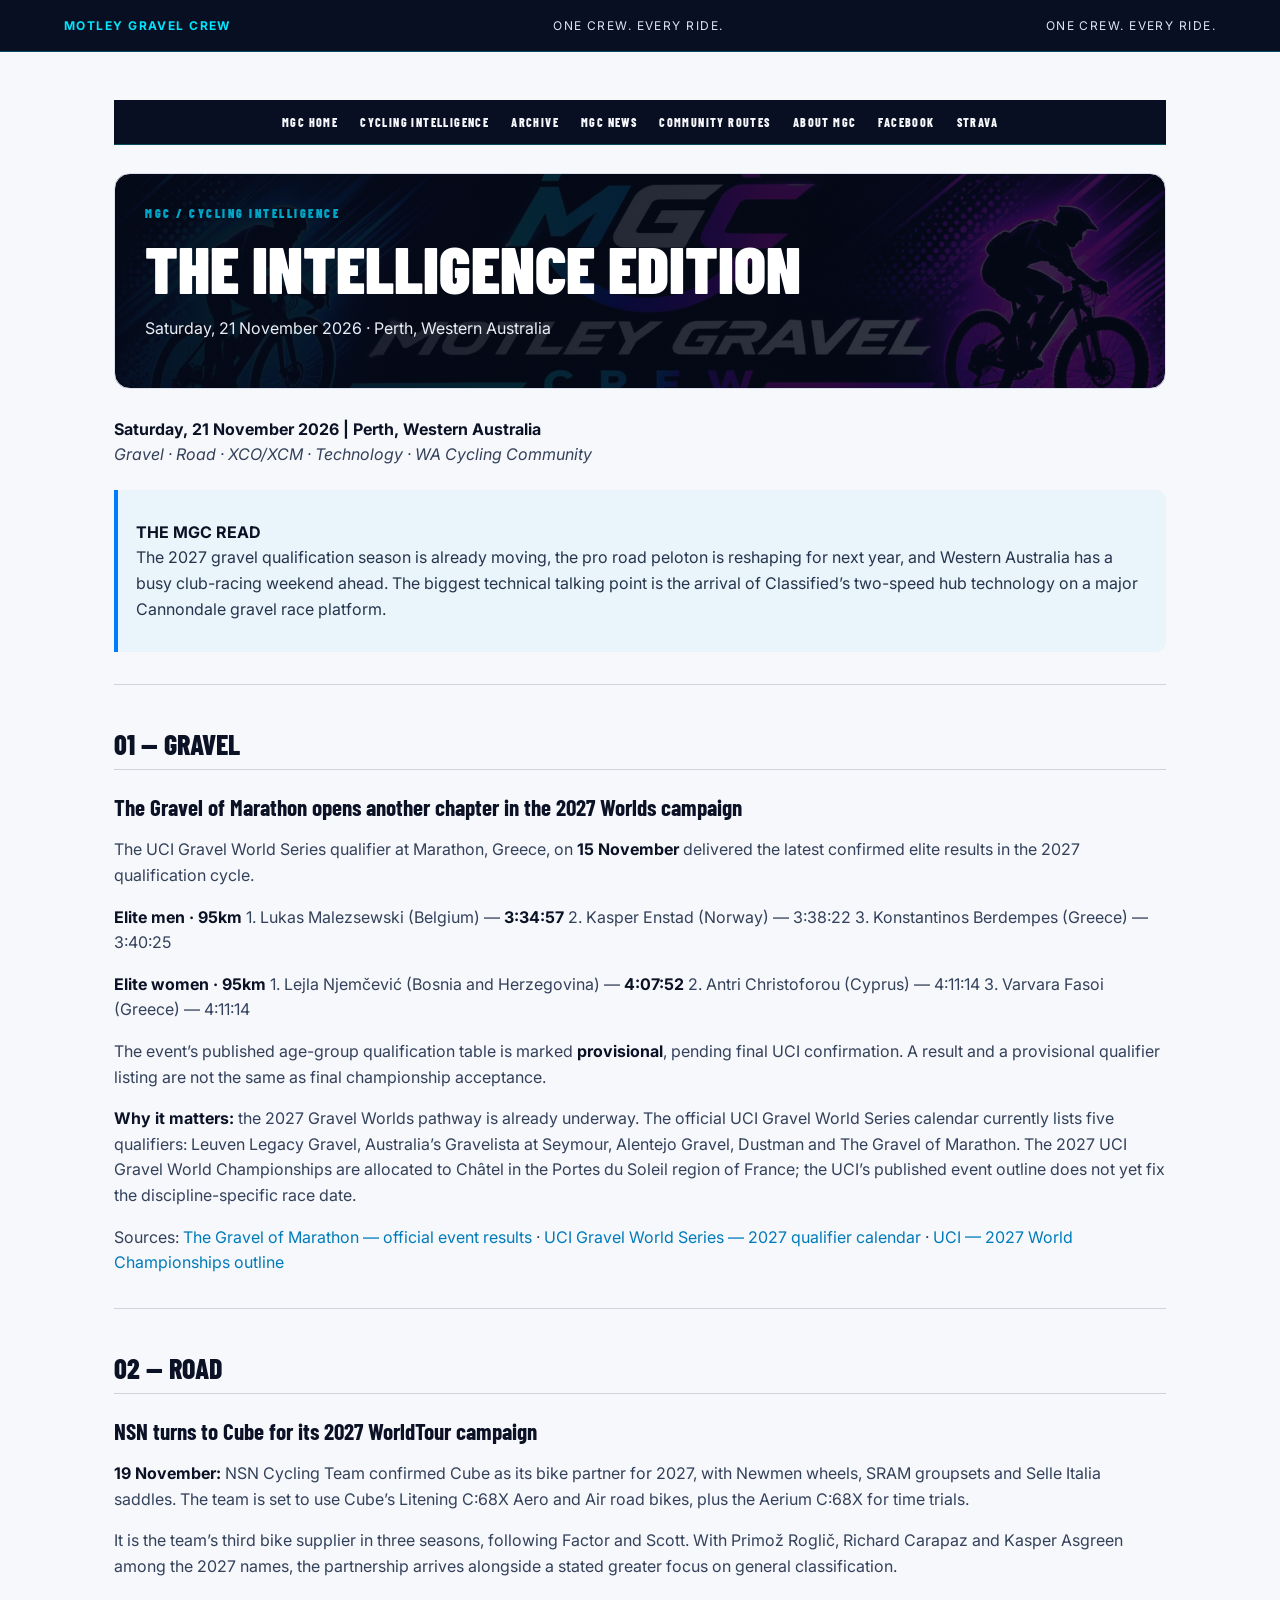
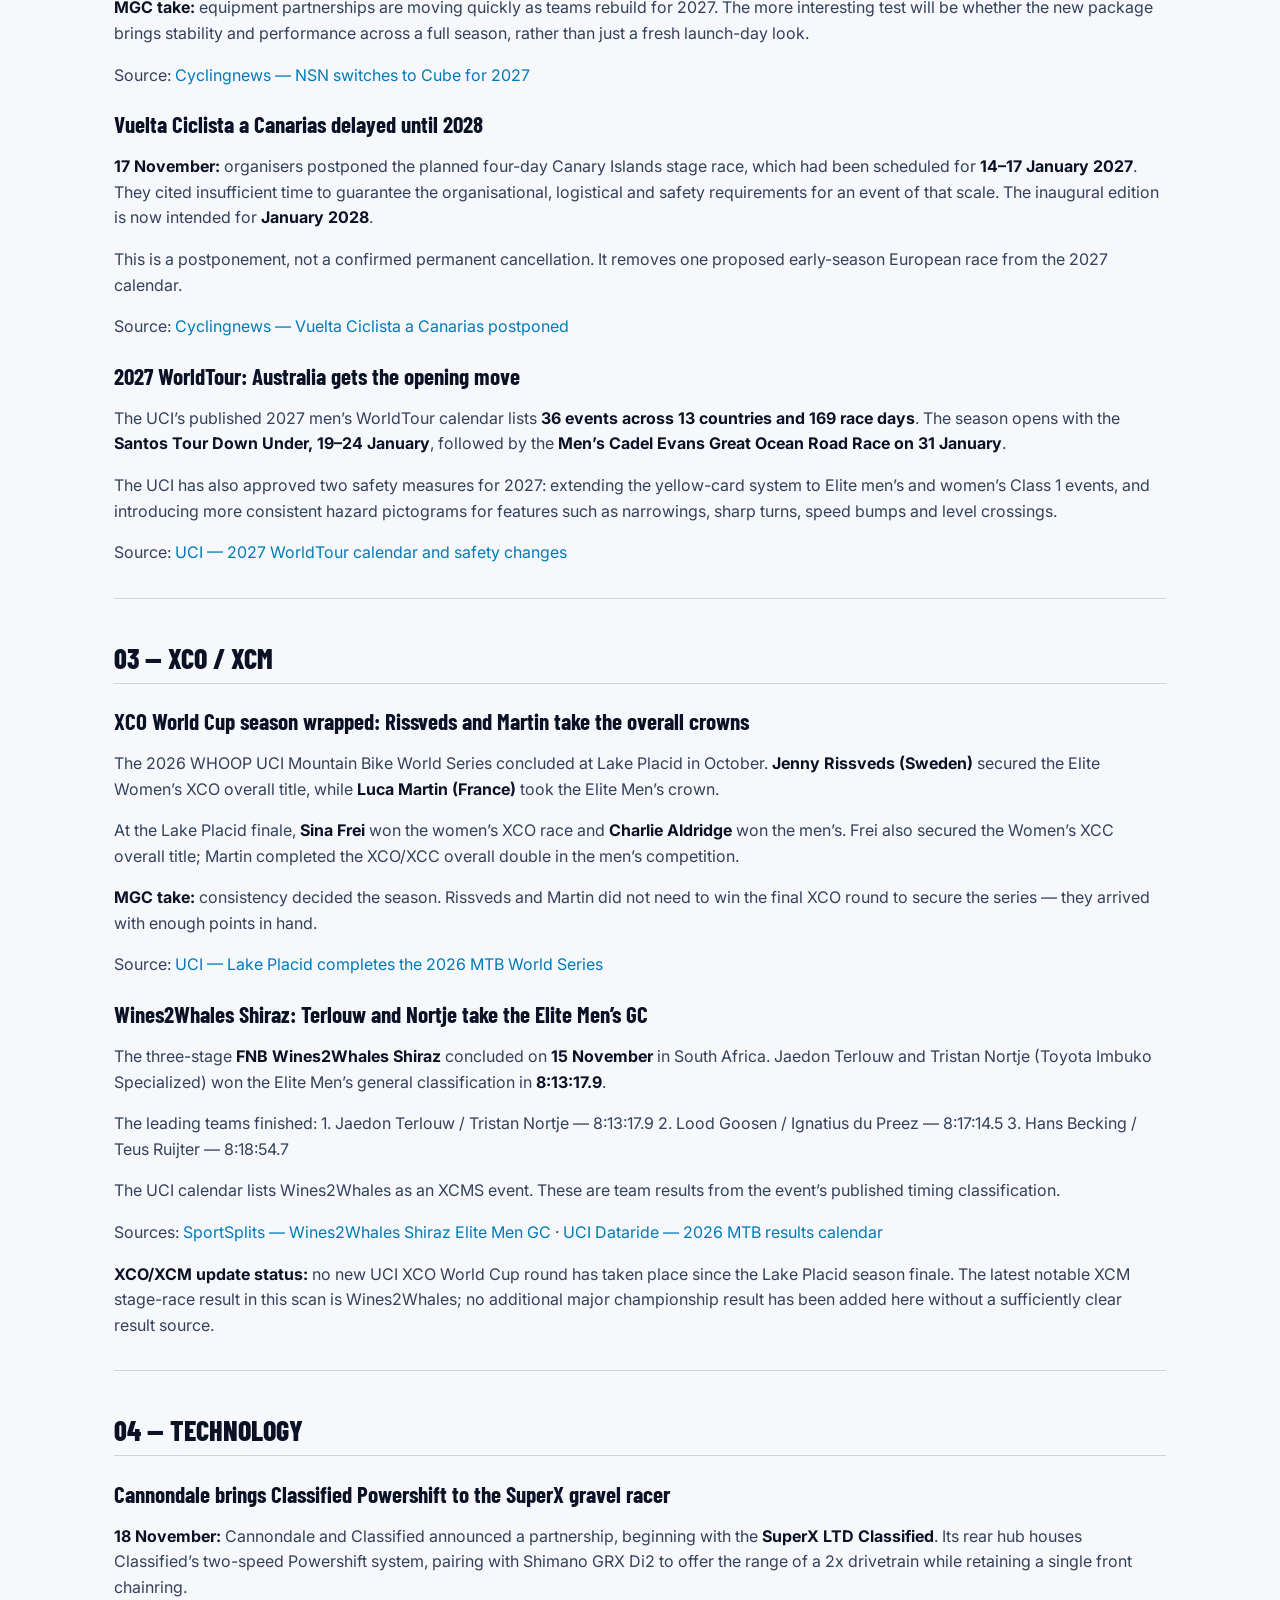
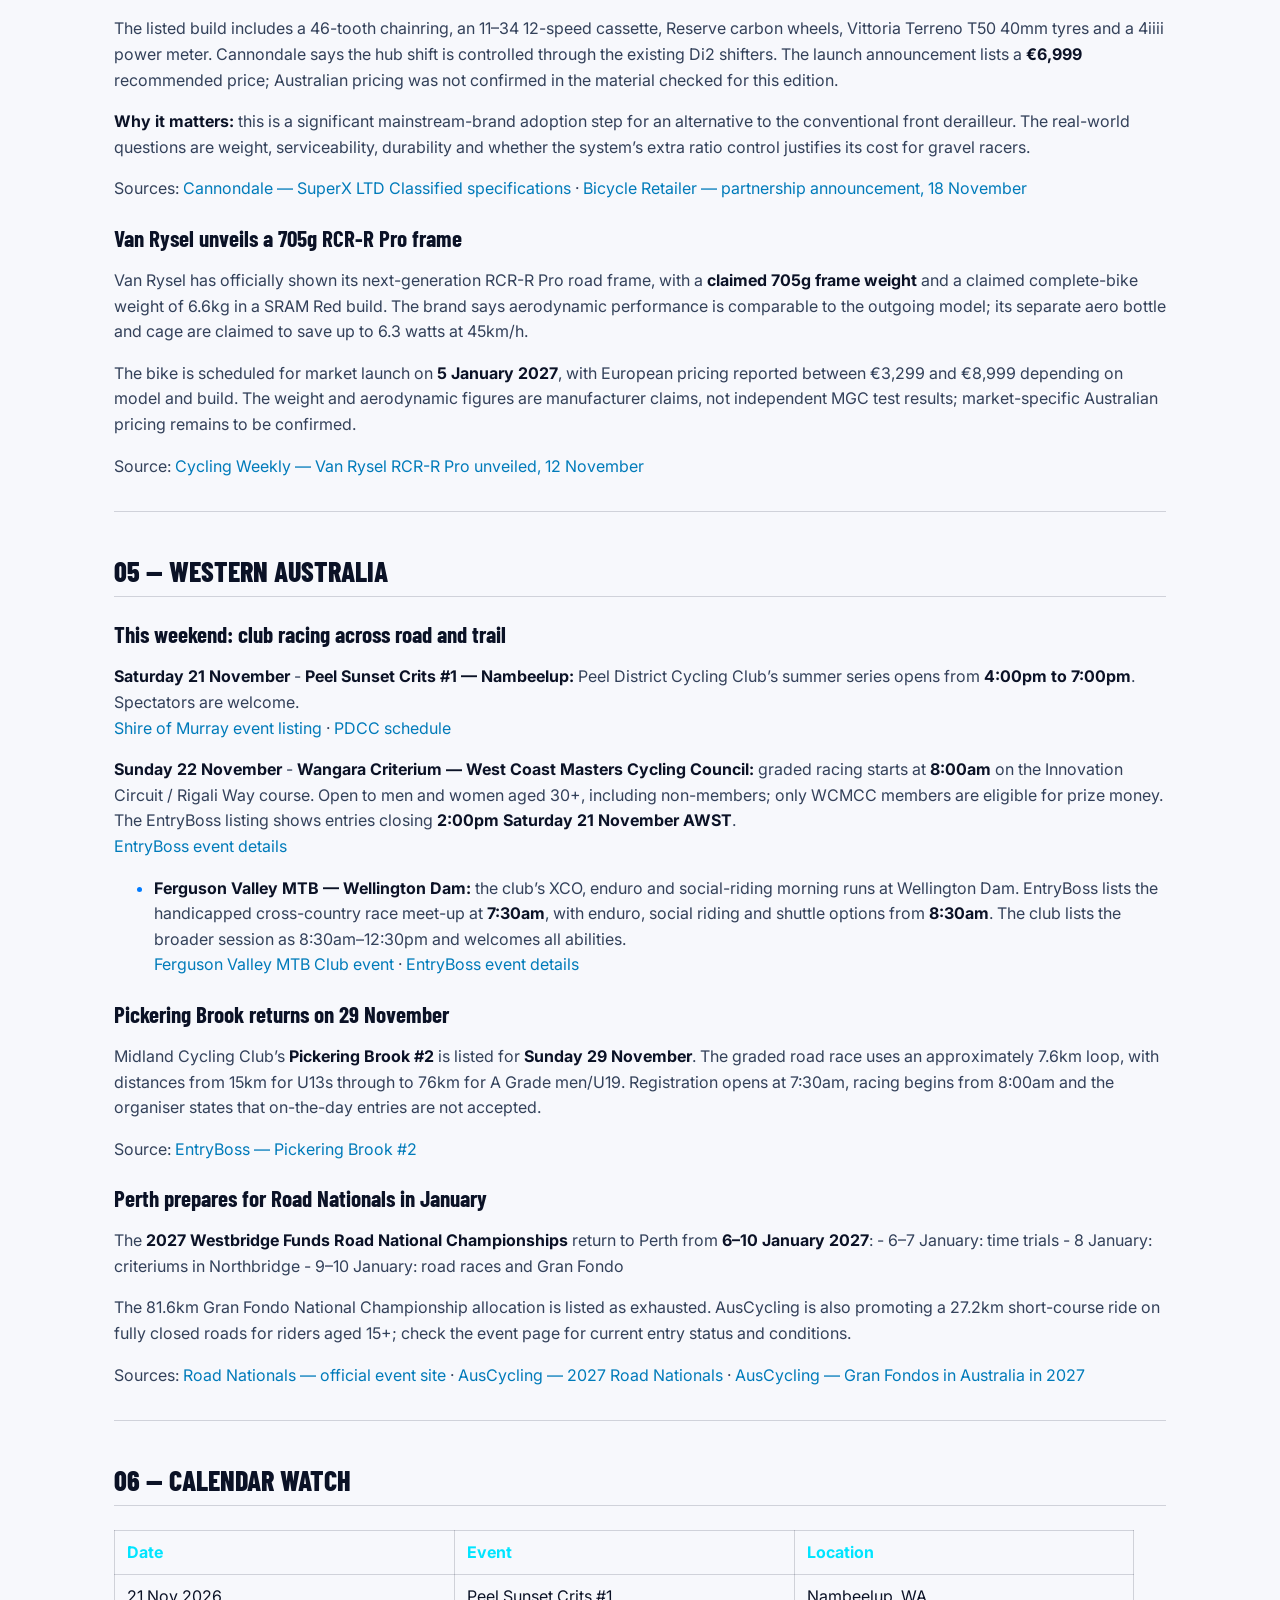
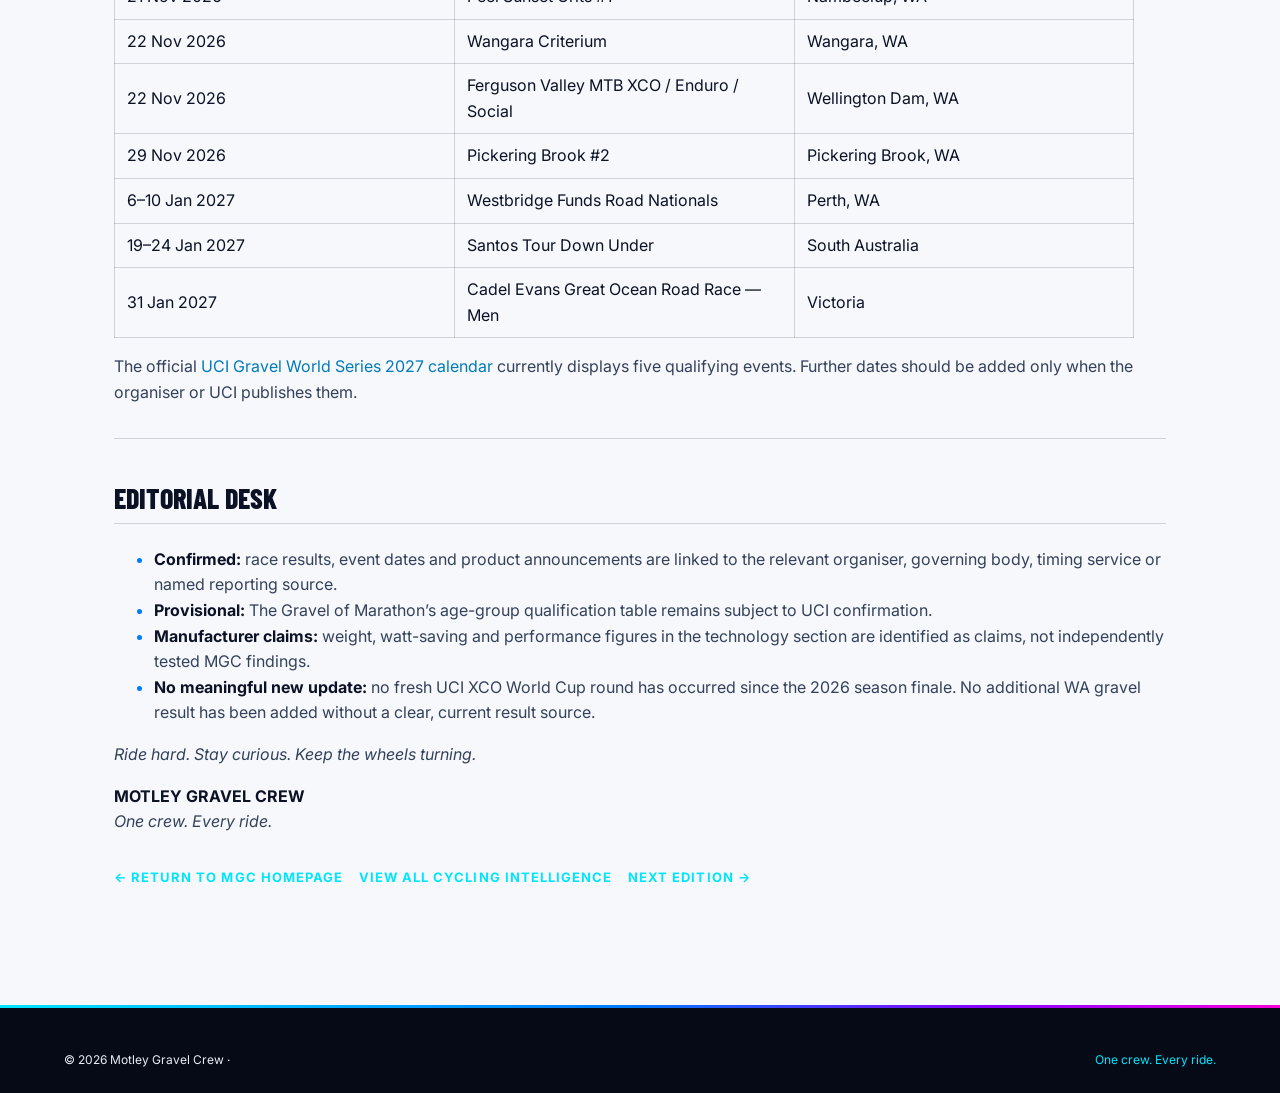
==== commit d66dd617: "Add MGC News navigation" ====
--- a/2026-11-21.html
+++ b/2026-11-21.html
@@ -17,7 +17,7 @@
  .site-discipline-nav{display:flex;justify-content:center;align-items:center;flex-wrap:wrap;gap:8px 18px;padding:13px 4vw;background:#fff;color:#0b1226;border-bottom:1px solid #dce2ec;font:900 13px 'Barlow Condensed',sans-serif;letter-spacing:2px}
  .site-discipline-nav i{font-style:normal;color:#8a00ff;font-size:18px}
  @media(max-width:700px){main{padding:30px 16px 60px!important}.mast{padding:22px!important}.edition-nav{gap:8px 13px}}
- </style></head><body><div class="top"><b>MOTLEY GRAVEL CREW</b><span>ONE CREW. EVERY RIDE.</span><span>ONE CREW. EVERY RIDE.</span></div><main><nav class="edition-nav"><a href="index.html">MGC HOME</a><a href="editions.html">CYCLING INTELLIGENCE</a><a href="archive.html">ARCHIVE</a><a href="routes.html">COMMUNITY ROUTES</a><a href="about.html">ABOUT MGC</a><a href="https://www.facebook.com/profile.php?id=61554793187506" target="_blank" rel="noopener">FACEBOOK</a><a href="https://www.strava.com/clubs/1103000" target="_blank" rel="noopener">STRAVA</a></nav><header class="mast"><div class="eyebrow">MGC / CYCLING INTELLIGENCE</div><h1>THE INTELLIGENCE EDITION</h1><p>Saturday, 21 November 2026 · Perth, Western Australia</p></header><article>
+ </style></head><body><div class="top"><b>MOTLEY GRAVEL CREW</b><span>ONE CREW. EVERY RIDE.</span><span>ONE CREW. EVERY RIDE.</span></div><main><nav class="edition-nav"><a href="index.html">MGC HOME</a><a href="editions.html">CYCLING INTELLIGENCE</a><a href="archive.html">ARCHIVE</a><a href="news.html">MGC NEWS</a><a href="routes.html">COMMUNITY ROUTES</a><a href="about.html">ABOUT MGC</a><a href="https://www.facebook.com/profile.php?id=61554793187506" target="_blank" rel="noopener">FACEBOOK</a><a href="https://www.strava.com/clubs/1103000" target="_blank" rel="noopener">STRAVA</a></nav><header class="mast"><div class="eyebrow">MGC / CYCLING INTELLIGENCE</div><h1>THE INTELLIGENCE EDITION</h1><p>Saturday, 21 November 2026 · Perth, Western Australia</p></header><article>
 
 <p><strong>Saturday, 21 November 2026 | Perth, Western
 Australia</strong><br />
--- a/styles.css
+++ b/styles.css
@@ -277,3 +277,49 @@
  .page-main{padding:38px 18px 64px}.page-title{font-size:40px}.page-intro{margin-bottom:26px}
  .section{padding:38px 18px}.footer{padding:34px 18px 20px}
 }
+
+/* Homepage composition: keep existing page copy, links and destinations */
+.section-heading h2{color:#0b1226;font-family:'Barlow Condensed',sans-serif;font-weight:900}
+.section-heading .eyebrow{color:#007bba}
+.section{background:#fff}
+.section-alt{background:#f7f8fc;border-block:1px solid #e2e7ef}
+.feature-panel{position:relative;grid-template-columns:minmax(220px,.8fr) minmax(0,1.2fr);gap:28px;padding:28px;background:#0b1730;border:1px solid rgba(0,229,255,.28);border-radius:18px;box-shadow:0 8px 24px rgba(11,18,38,.09)}
+.feature-panel:after{content:"";position:absolute;right:-45px;top:-80px;width:260px;height:330px;transform:rotate(38deg);border-right:9px solid #00e5ff;border-top:9px solid #007bff;box-shadow:16px 16px 0 -4px #8a00ff,32px 32px 0 -8px #ff00d6;opacity:.85;pointer-events:none}
+.feature-panel>div{position:relative;z-index:1}
+.feature-panel h3{color:#fff;font-style:italic}
+.feature-panel p{color:#e9eef5}
+.feature-mark{min-height:220px;display:grid;place-items:center;background:none}
+.feature-mark img{display:block;width:min(210px,75%);height:auto;max-height:210px;object-fit:contain}
+.feature-panel .text-link{color:#00e5ff}
+.tile-grid{grid-template-columns:repeat(3,minmax(0,1fr));gap:16px}
+.tile{position:relative;min-height:185px;padding:22px 22px 20px;background:#0b1730;color:#fff;border:1px solid rgba(0,123,255,.2);border-radius:16px;box-shadow:0 6px 20px rgba(11,18,38,.07);overflow:hidden}
+.tile:after{content:"";position:absolute;right:-32px;bottom:-48px;width:120px;height:160px;transform:rotate(38deg);border-right:7px solid #00e5ff;border-top:7px solid #007bff;box-shadow:12px 12px 0 -3px #8a00ff,24px 24px 0 -6px #ff00d6;opacity:.8;pointer-events:none}
+.tile>*{position:relative;z-index:1}
+.tile strong{color:#fff;font-style:italic}
+.tile small{color:#e9eef5}
+.tile>b,.tile span{color:#00e5ff}
+.tile:hover{border-color:#00e5ff;transform:translateY(-3px)}
+.subscribe-section{background:#f7f8fc}
+.group-rides-section{background:#fff}
+.community-call{background:#f7f8fc;border-top:1px solid #e2e7ef}
+.community-emblem img{width:180px;height:180px;object-fit:contain}
+@media(max-width:900px){.tile-grid{grid-template-columns:repeat(2,minmax(0,1fr))}}
+@media(max-width:620px){.feature-panel{grid-template-columns:1fr;gap:10px;padding:20px}.feature-mark{min-height:120px}.feature-mark img{width:125px;max-height:125px}.tile-grid{grid-template-columns:1fr}.tile{min-height:150px}}
+
+
+/* MGC editorial readability fix — contrast only */
+body>main>article{color:#26354d}
+body>main>article>p{color:#33415a!important}
+body>main>article>p strong{color:#0b1226!important}
+body>main>article blockquote{
+  background:#eaf4fb!important;
+  border-left:4px solid #007bff!important;
+  color:#26354d!important;
+  border-radius:0 10px 10px 0;
+}
+body>main>article blockquote p{color:#26354d!important}
+body>main>article blockquote strong{color:#0b1226!important}
+body>main>article ul,body>main>article ol{color:#33415a!important}
+body>main>article li{color:#33415a!important}
+body>main>article li strong{color:#0b1226!important}
+body>main>article li::marker{color:#007bff}
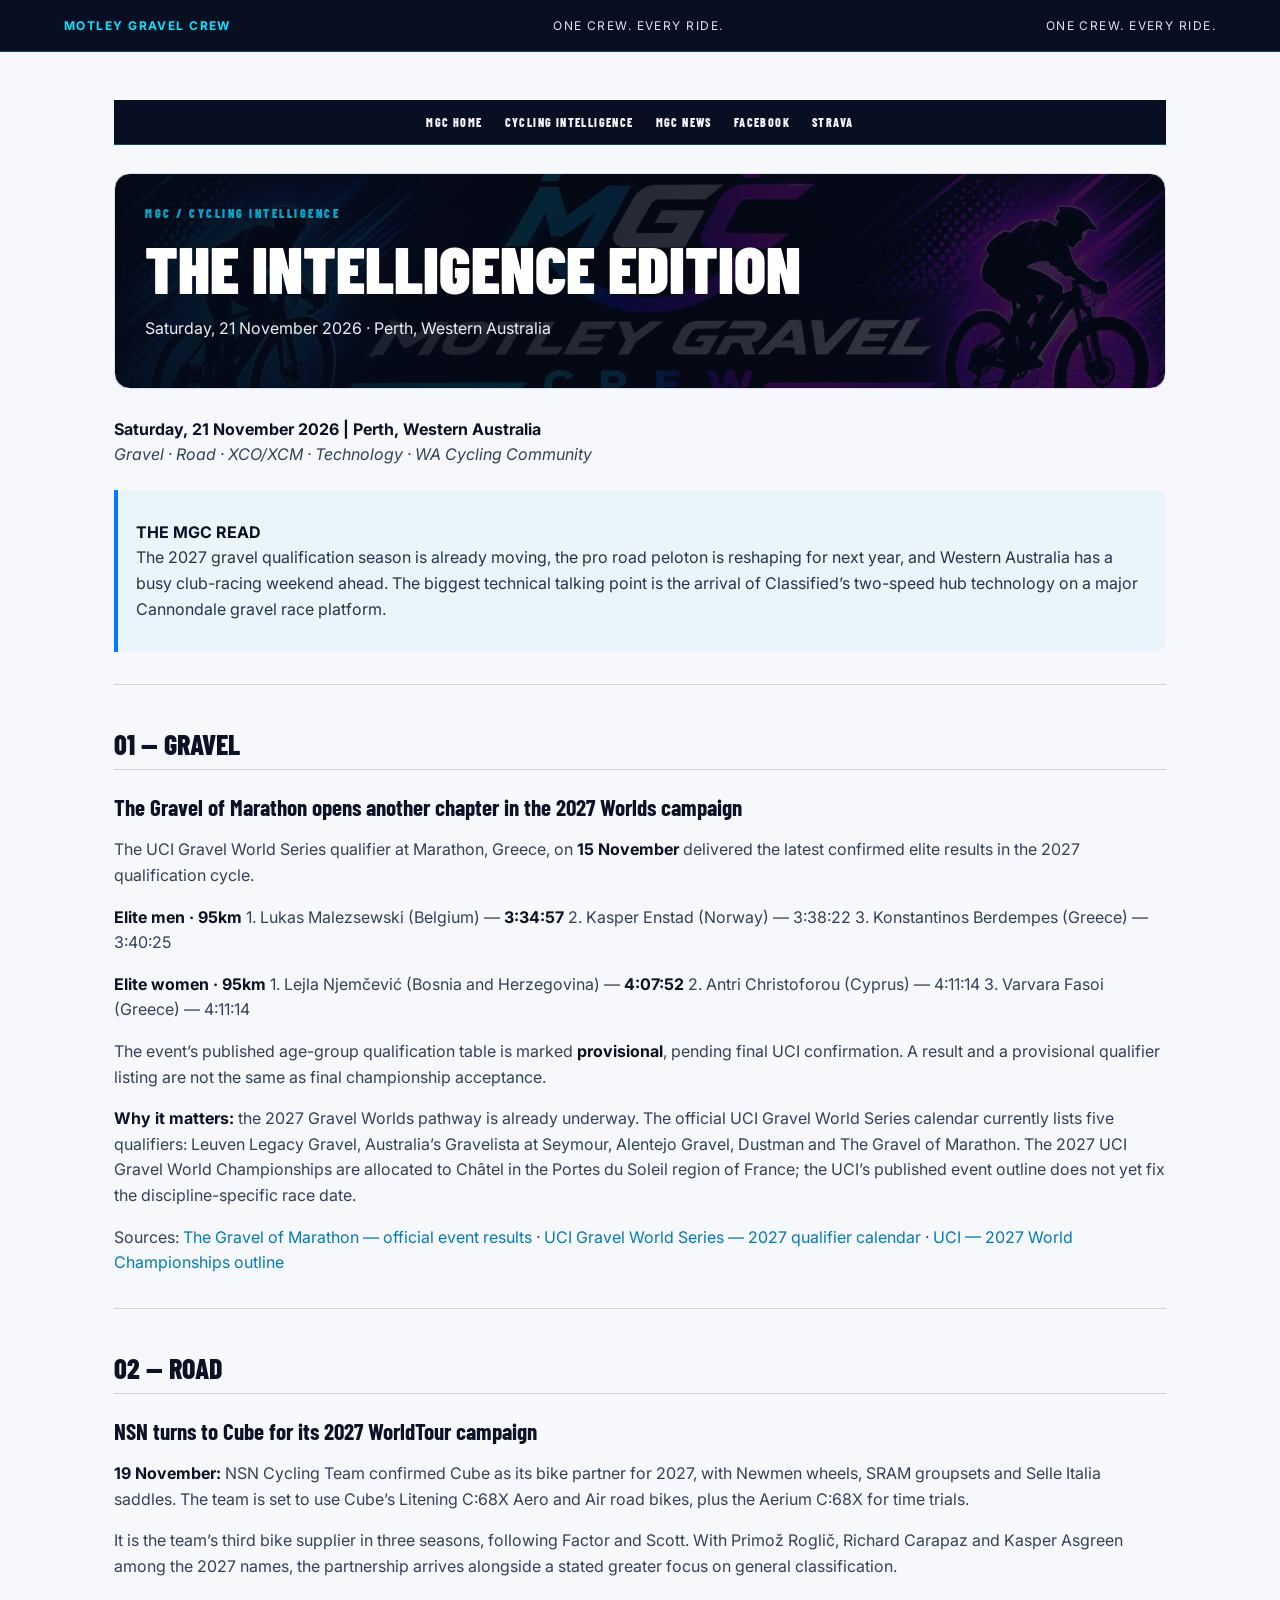
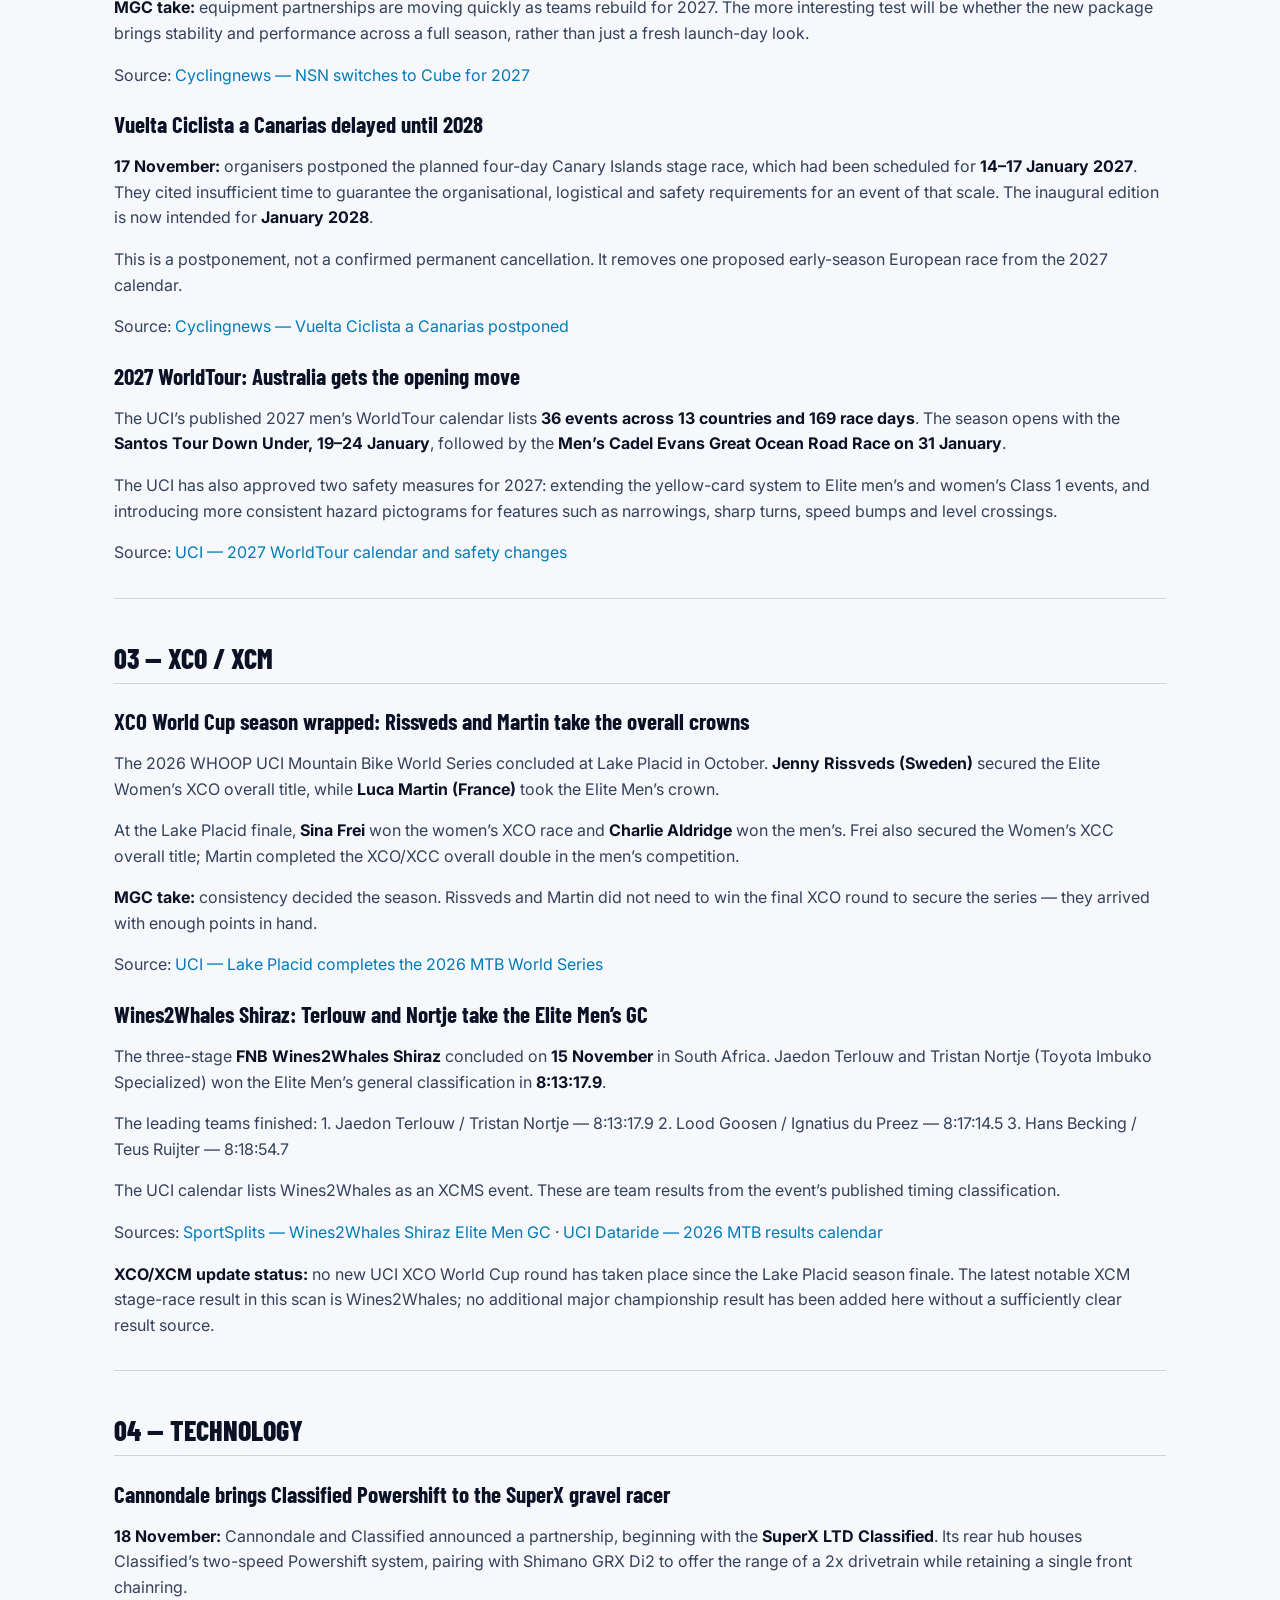
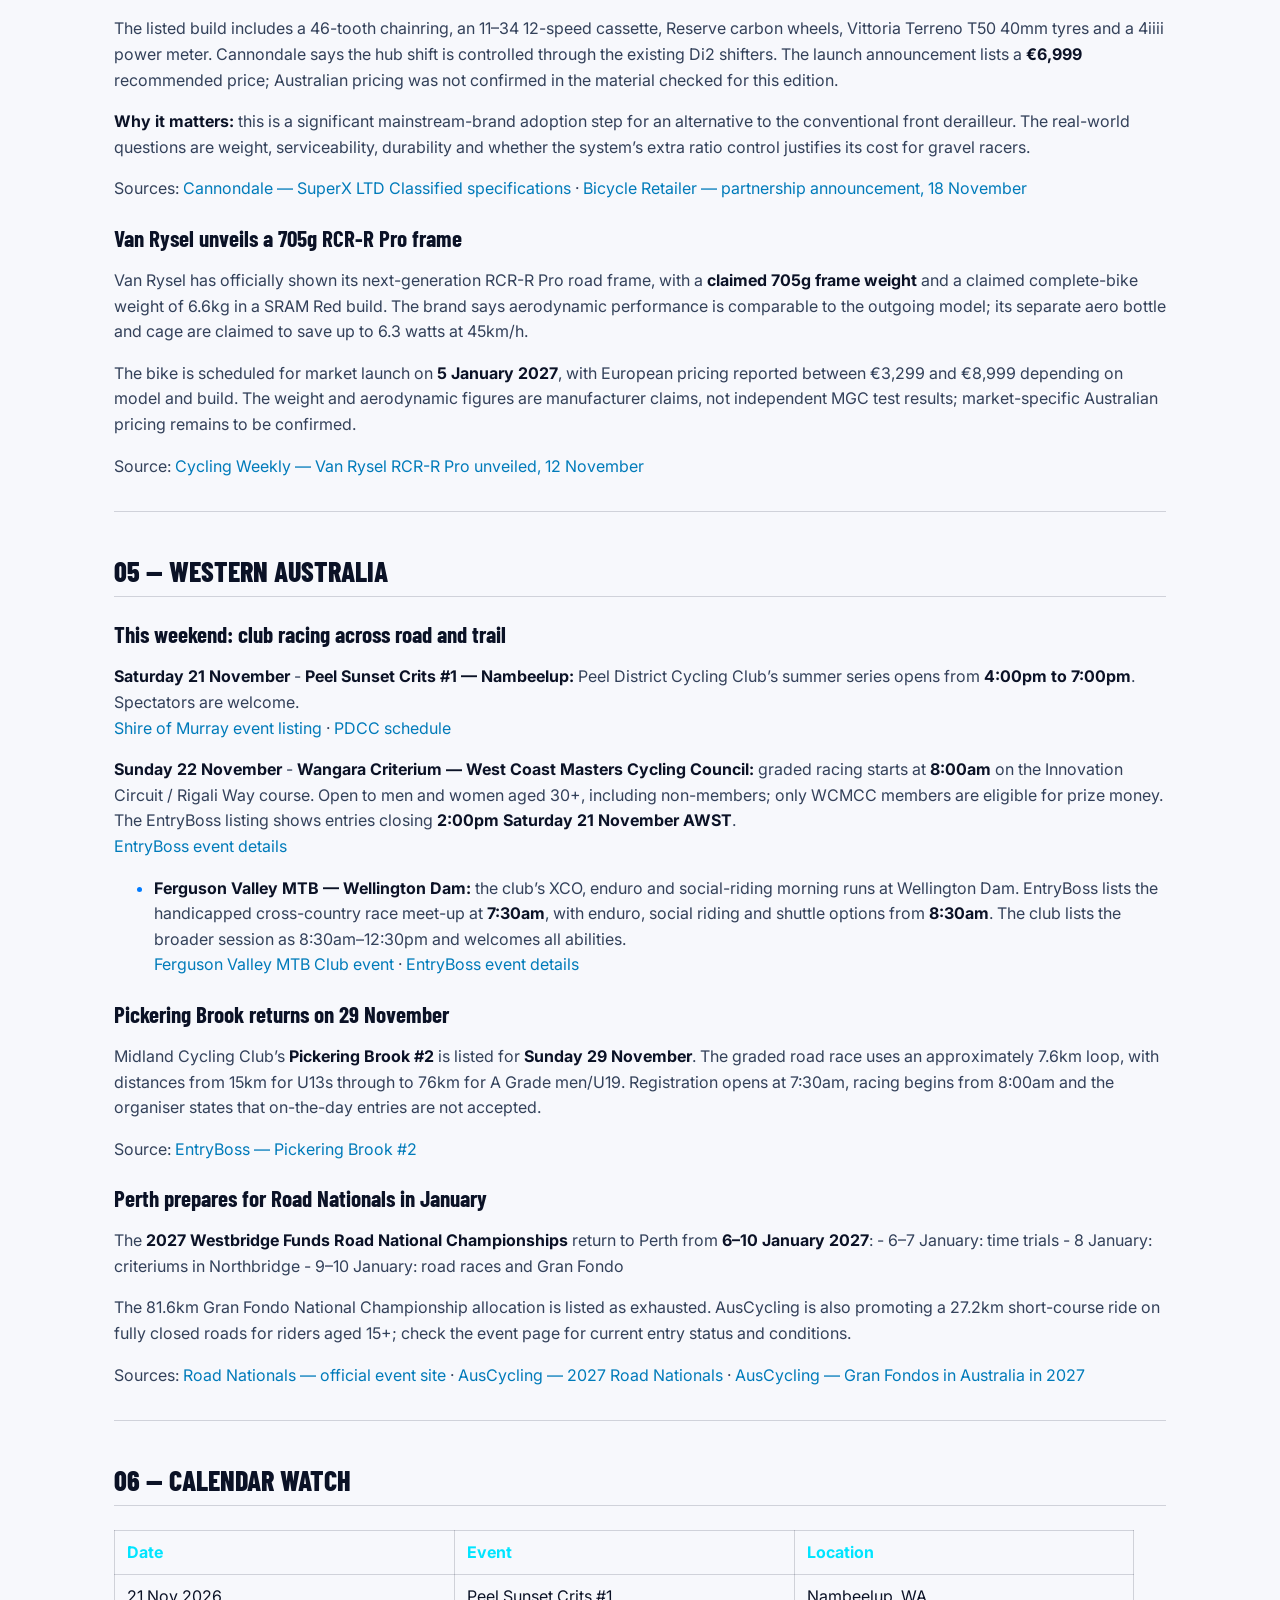
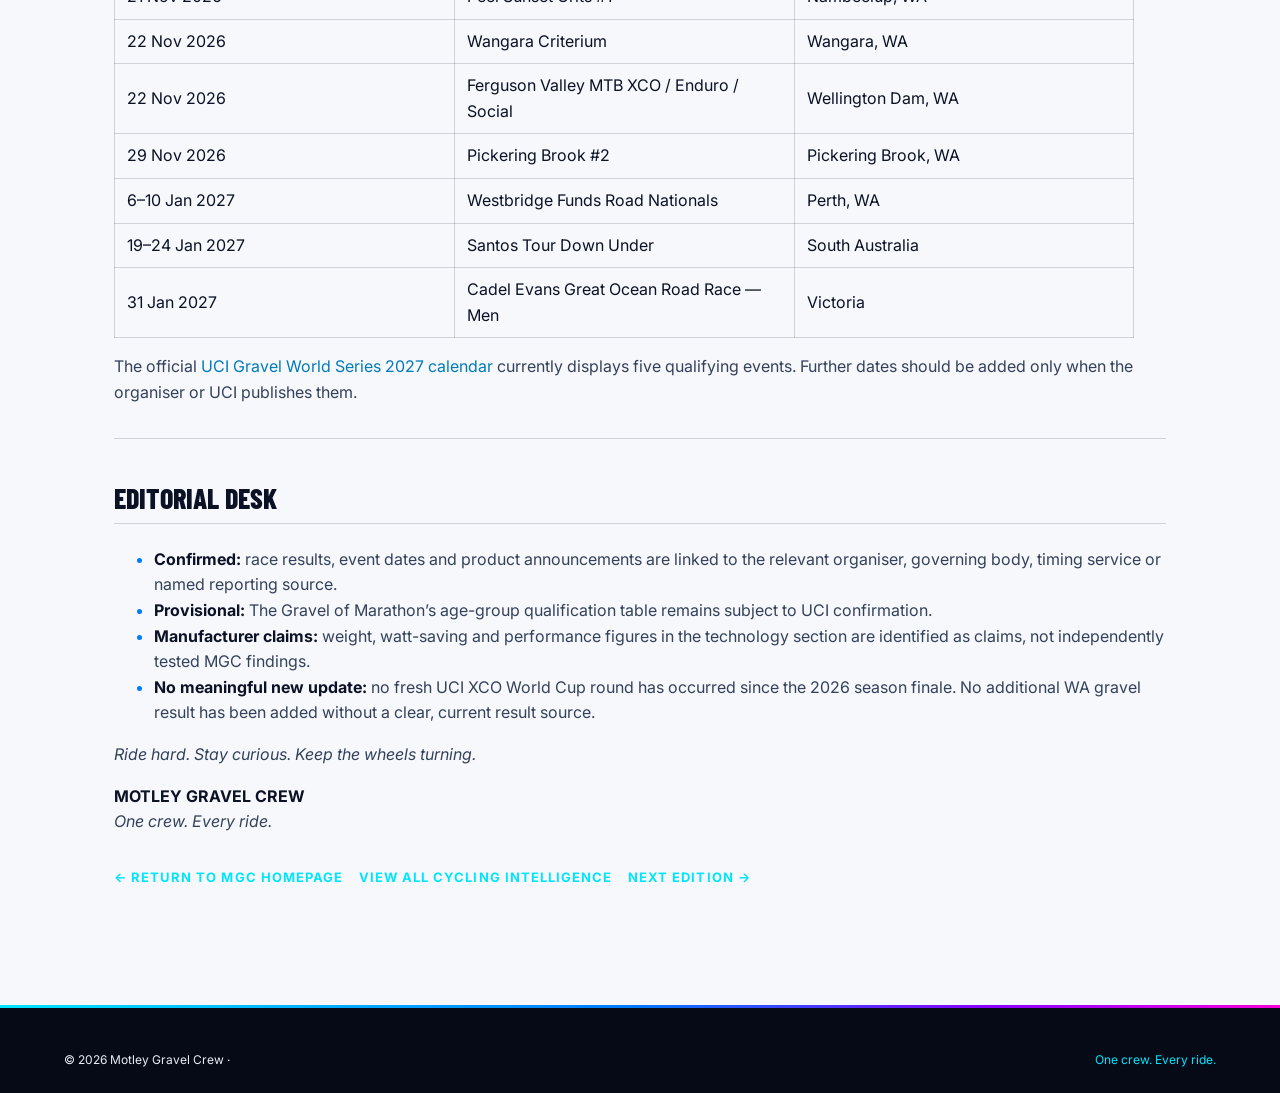
==== commit f2306c70: "Simplify navigation and correct homepage hub numbering" ====
--- a/2026-11-21.html
+++ b/2026-11-21.html
@@ -17,7 +17,7 @@
  .site-discipline-nav{display:flex;justify-content:center;align-items:center;flex-wrap:wrap;gap:8px 18px;padding:13px 4vw;background:#fff;color:#0b1226;border-bottom:1px solid #dce2ec;font:900 13px 'Barlow Condensed',sans-serif;letter-spacing:2px}
  .site-discipline-nav i{font-style:normal;color:#8a00ff;font-size:18px}
  @media(max-width:700px){main{padding:30px 16px 60px!important}.mast{padding:22px!important}.edition-nav{gap:8px 13px}}
- </style></head><body><div class="top"><b>MOTLEY GRAVEL CREW</b><span>ONE CREW. EVERY RIDE.</span><span>ONE CREW. EVERY RIDE.</span></div><main><nav class="edition-nav"><a href="index.html">MGC HOME</a><a href="editions.html">CYCLING INTELLIGENCE</a><a href="archive.html">ARCHIVE</a><a href="news.html">MGC NEWS</a><a href="routes.html">COMMUNITY ROUTES</a><a href="about.html">ABOUT MGC</a><a href="https://www.facebook.com/profile.php?id=61554793187506" target="_blank" rel="noopener">FACEBOOK</a><a href="https://www.strava.com/clubs/1103000" target="_blank" rel="noopener">STRAVA</a></nav><header class="mast"><div class="eyebrow">MGC / CYCLING INTELLIGENCE</div><h1>THE INTELLIGENCE EDITION</h1><p>Saturday, 21 November 2026 · Perth, Western Australia</p></header><article>
+ </style></head><body><div class="top"><b>MOTLEY GRAVEL CREW</b><span>ONE CREW. EVERY RIDE.</span><span>ONE CREW. EVERY RIDE.</span></div><main><nav class="edition-nav"><a href="index.html">MGC HOME</a><a href="editions.html">CYCLING INTELLIGENCE</a><a href="news.html">MGC NEWS</a><a href="https://www.facebook.com/profile.php?id=61554793187506" target="_blank" rel="noopener">FACEBOOK</a><a href="https://www.strava.com/clubs/1103000" target="_blank" rel="noopener">STRAVA</a></nav><header class="mast"><div class="eyebrow">MGC / CYCLING INTELLIGENCE</div><h1>THE INTELLIGENCE EDITION</h1><p>Saturday, 21 November 2026 · Perth, Western Australia</p></header><article>
 
 <p><strong>Saturday, 21 November 2026 | Perth, Western
 Australia</strong><br />
--- a/styles.css
+++ b/styles.css
@@ -323,3 +323,36 @@
 body>main>article li{color:#33415a!important}
 body>main>article li strong{color:#0b1226!important}
 body>main>article li::marker{color:#007bff}
+
+/* MGC News page */
+.mgc-news-page{max-width:none!important;padding-top:58px!important}
+.news-feature{display:grid;grid-template-columns:1.35fr .65fr;gap:28px;align-items:center;padding:clamp(24px,4vw,48px);margin:28px 0 58px;background:#0b1730;border:1px solid rgba(0,229,255,.28);border-radius:18px;color:#fff;overflow:hidden}
+.news-feature h2,.news-section-heading h2,.news-contact h2{font:900 clamp(32px,4.5vw,52px)/.98 'Barlow Condensed',sans-serif;margin:8px 0 16px;color:#0b1226}
+.news-feature h2{color:#fff}
+.news-feature-copy>p:not(.eyebrow){max-width:700px;color:#e9eef5;font-size:15px;line-height:1.75}
+.news-kicker,.news-status,.announcement-mark{font:900 11px 'Barlow Condensed',sans-serif;letter-spacing:2px;color:#00e5ff}
+.news-placeholder-note{padding:13px 16px;border-left:3px solid #8a00ff;background:rgba(255,255,255,.08);color:#e9eef5!important;font-size:13px!important}
+.news-feature-mark{min-height:220px;display:flex;flex-direction:column;justify-content:center;align-items:center;background:linear-gradient(140deg,rgba(0,229,255,.12),rgba(138,0,255,.12));border:1px solid rgba(0,229,255,.24);border-radius:14px;font:900 italic clamp(52px,7vw,86px)/.85 'Barlow Condensed',sans-serif;color:#fff}
+.news-feature-mark b{color:#00e5ff}.news-feature-mark small{font:800 10px Inter,sans-serif;letter-spacing:3px;color:#dbe4f2;margin-top:18px}
+.news-section{margin:58px 0}
+.news-section-heading{display:flex;align-items:end;justify-content:space-between;gap:20px;margin-bottom:24px}
+.news-section-heading h2{margin-bottom:0}
+.news-status{padding:8px 12px;border:1px solid #007bff;border-radius:30px;color:#007bff;white-space:nowrap}
+.news-kit-layout{display:grid;grid-template-columns:1fr 1fr;gap:22px;align-items:stretch}
+.news-kit-copy,.news-prototype-placeholder,.news-announcement-space{padding:clamp(22px,3vw,34px);border:1px solid #dce2ec;border-radius:16px;background:#fff;box-shadow:0 6px 20px rgba(11,18,38,.045)}
+.news-kit-copy h3,.news-announcement-space h3{font:900 28px/1.05 'Barlow Condensed',sans-serif;color:#0b1226;margin:0 0 14px}
+.news-kit-copy p,.news-announcement-space p{color:#46536a;font-size:14px;line-height:1.8}
+.news-prototype-placeholder{min-height:270px;display:flex;flex-direction:column;align-items:center;justify-content:center;text-align:center;background:linear-gradient(145deg,#0b1730,#142744);border-color:rgba(0,229,255,.28);color:#fff}
+.prototype-outline{font:900 italic 96px/.85 'Barlow Condensed',sans-serif;letter-spacing:-6px;background:linear-gradient(105deg,#00e5ff,#007bff 48%,#8a00ff 76%,#ff00d6);background-clip:text;color:transparent}
+.news-prototype-placeholder strong{font:900 18px 'Barlow Condensed',sans-serif;letter-spacing:2px;margin-top:20px}
+.news-prototype-placeholder span{font-size:9px;letter-spacing:2px;color:#b9c7dc;margin-top:8px}
+.news-announcement-space{min-height:190px;border-style:dashed;border-color:#9aa4b2;background:#fff}
+.announcement-mark{color:#007bba;display:block;margin-bottom:14px}
+.news-contact{display:grid;grid-template-columns:1.2fr .8fr;gap:30px;align-items:center;margin:60px 0 0;padding:clamp(24px,4vw,42px);background:#eaf4fb;border:1px solid #d3e5f3;border-radius:18px}
+.news-contact h2{font-size:clamp(30px,4vw,46px)}
+.news-contact p{max-width:650px;color:#39465c;font-size:14px;line-height:1.8}
+.news-contact-actions{display:flex;flex-direction:column;align-items:stretch;gap:12px}
+.news-contact-actions .button{justify-content:center;text-align:center}
+.news-contact-actions .button-outline{color:#0b1226;border-color:#0b1226}
+.news-contact-actions>span{font-size:12px;color:#526078;text-align:center}
+@media(max-width:760px){.news-feature,.news-kit-layout,.news-contact{grid-template-columns:1fr}.news-feature-mark{min-height:160px}.news-section-heading{align-items:flex-start;flex-direction:column}.news-prototype-placeholder{min-height:210px}.mgc-news-page{padding-top:38px!important}}
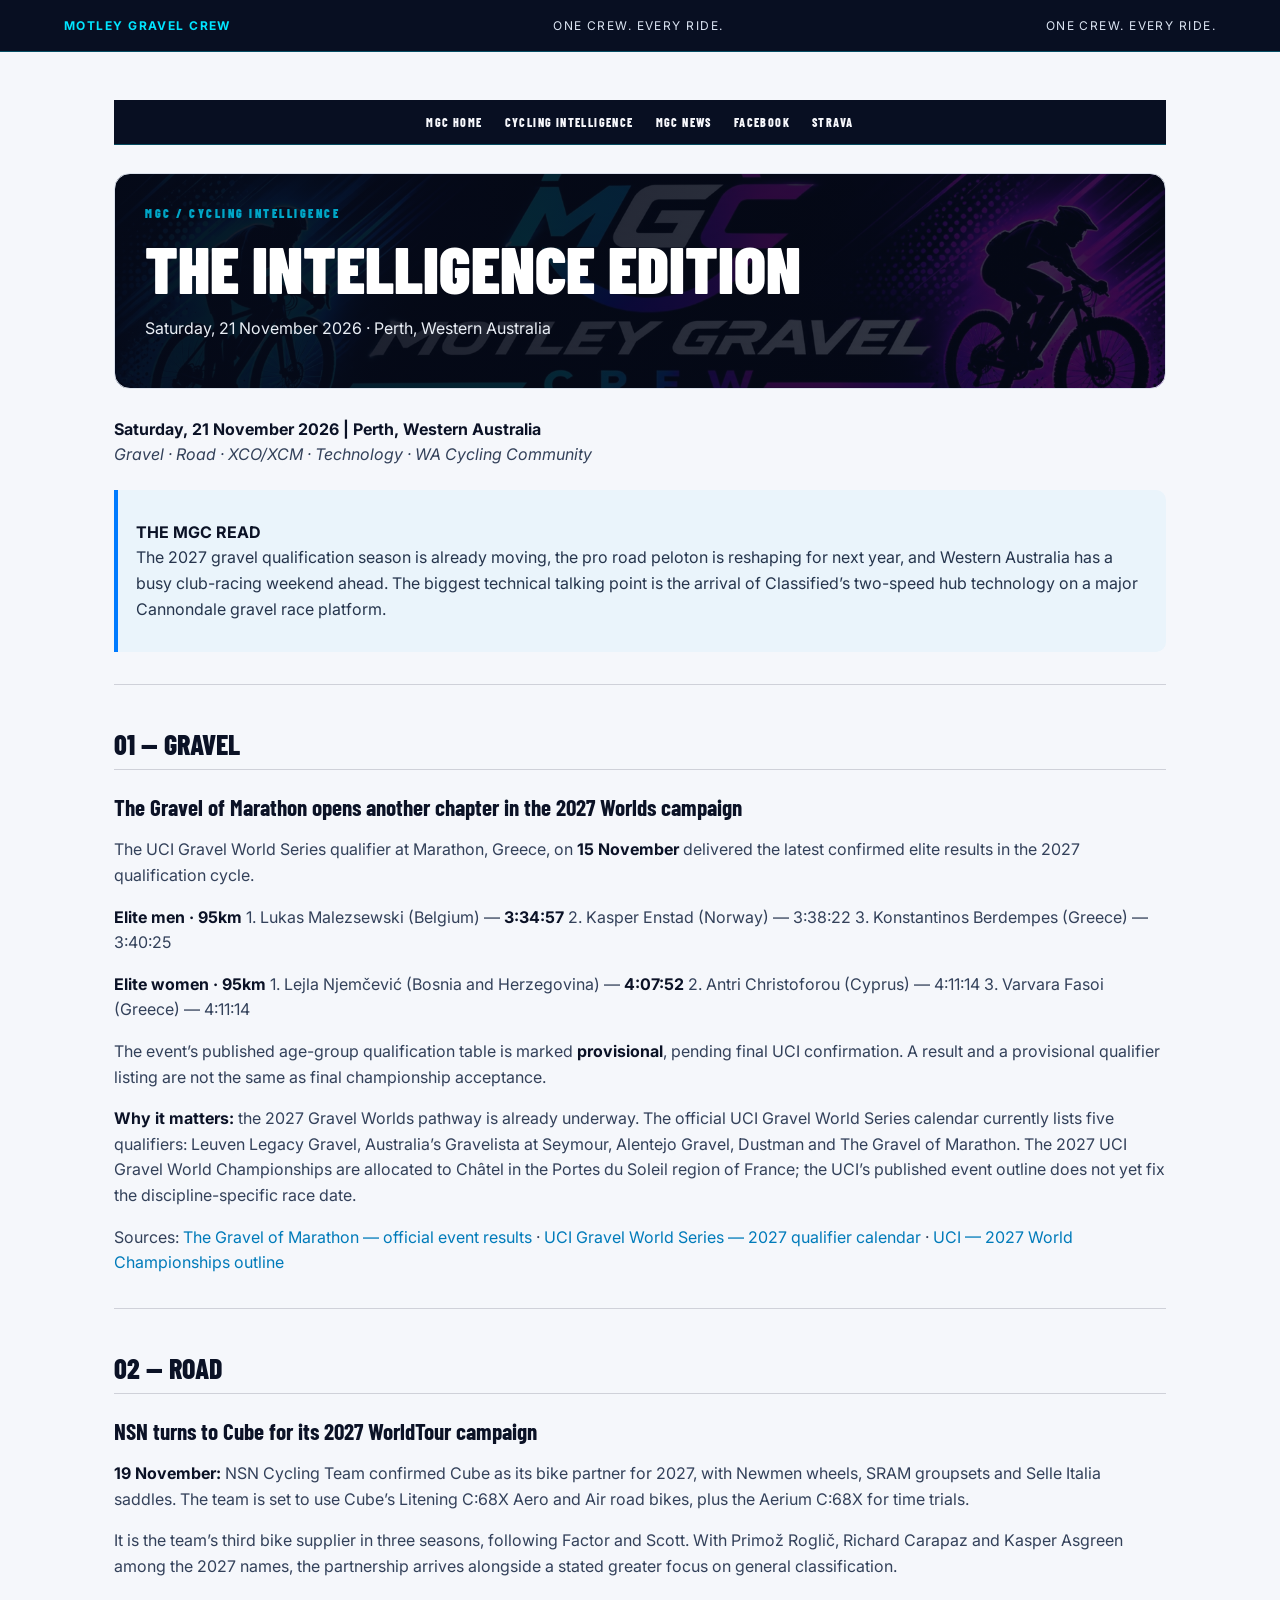
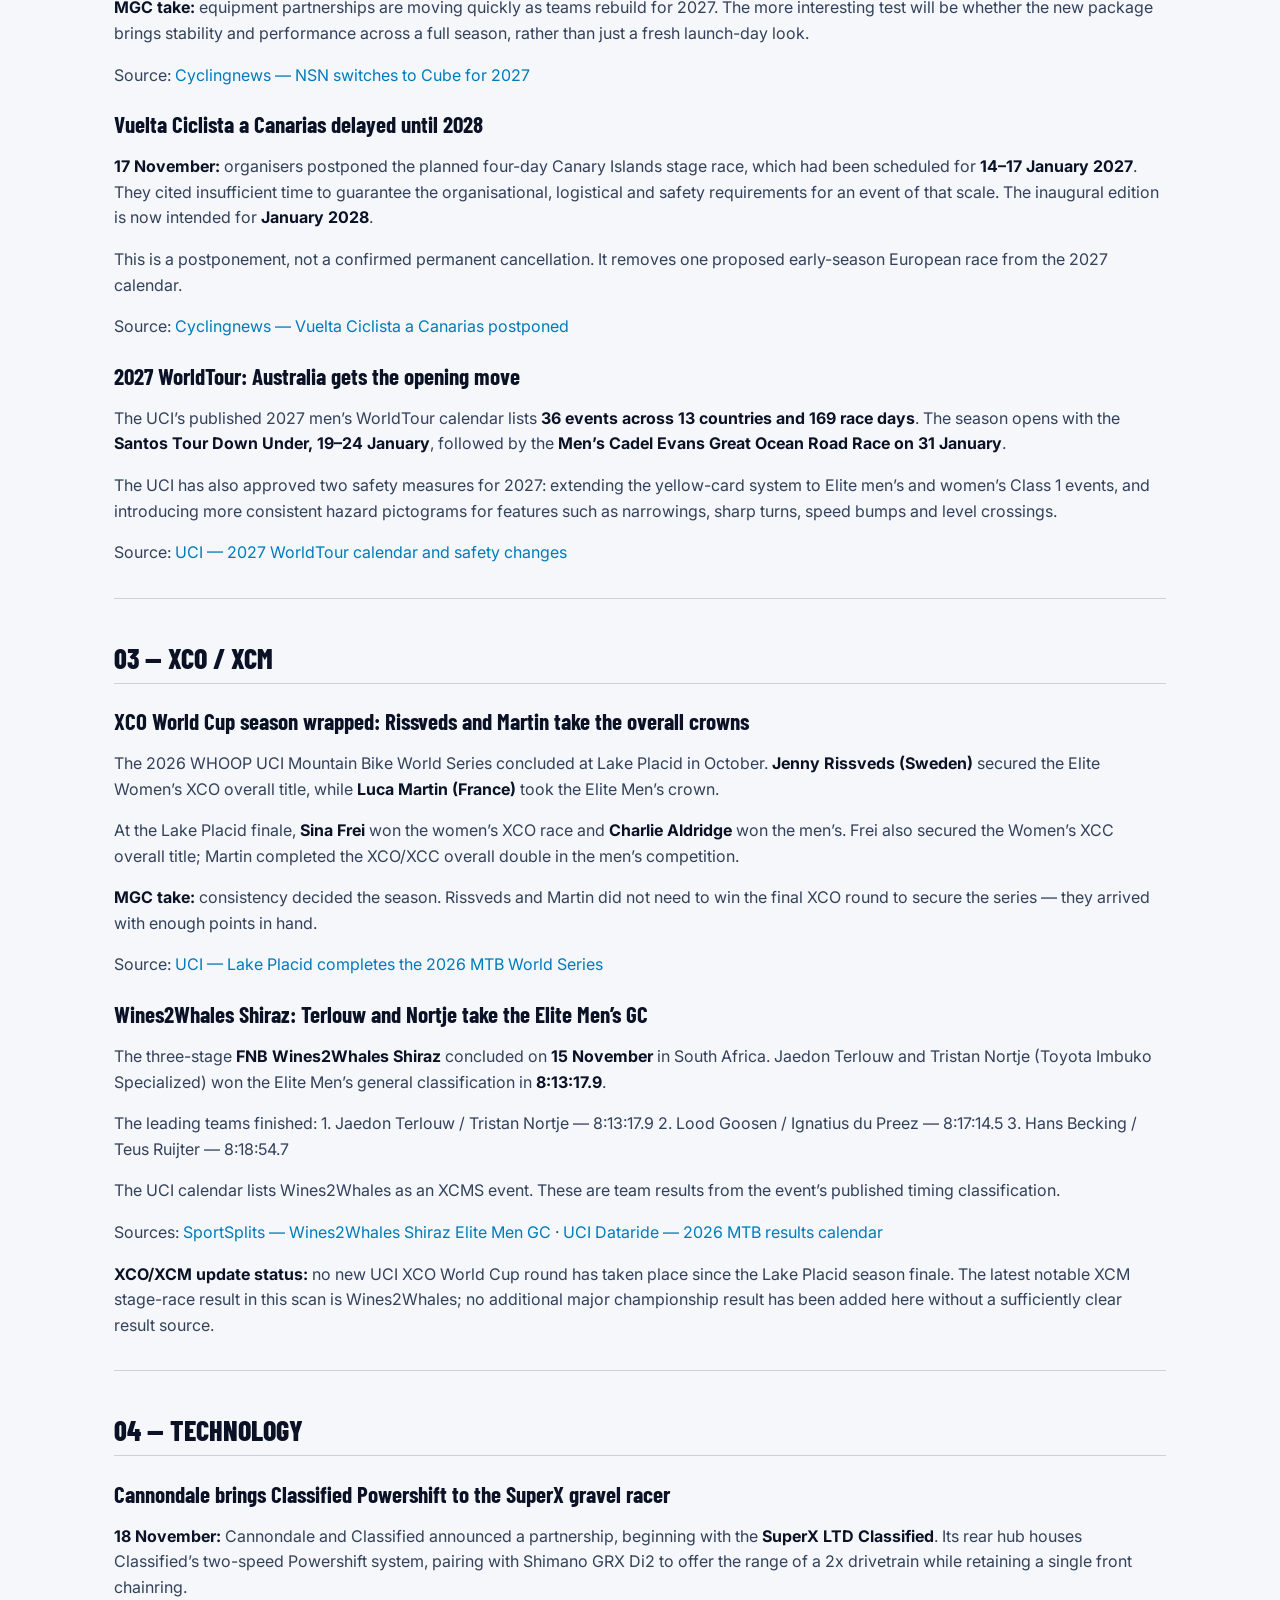
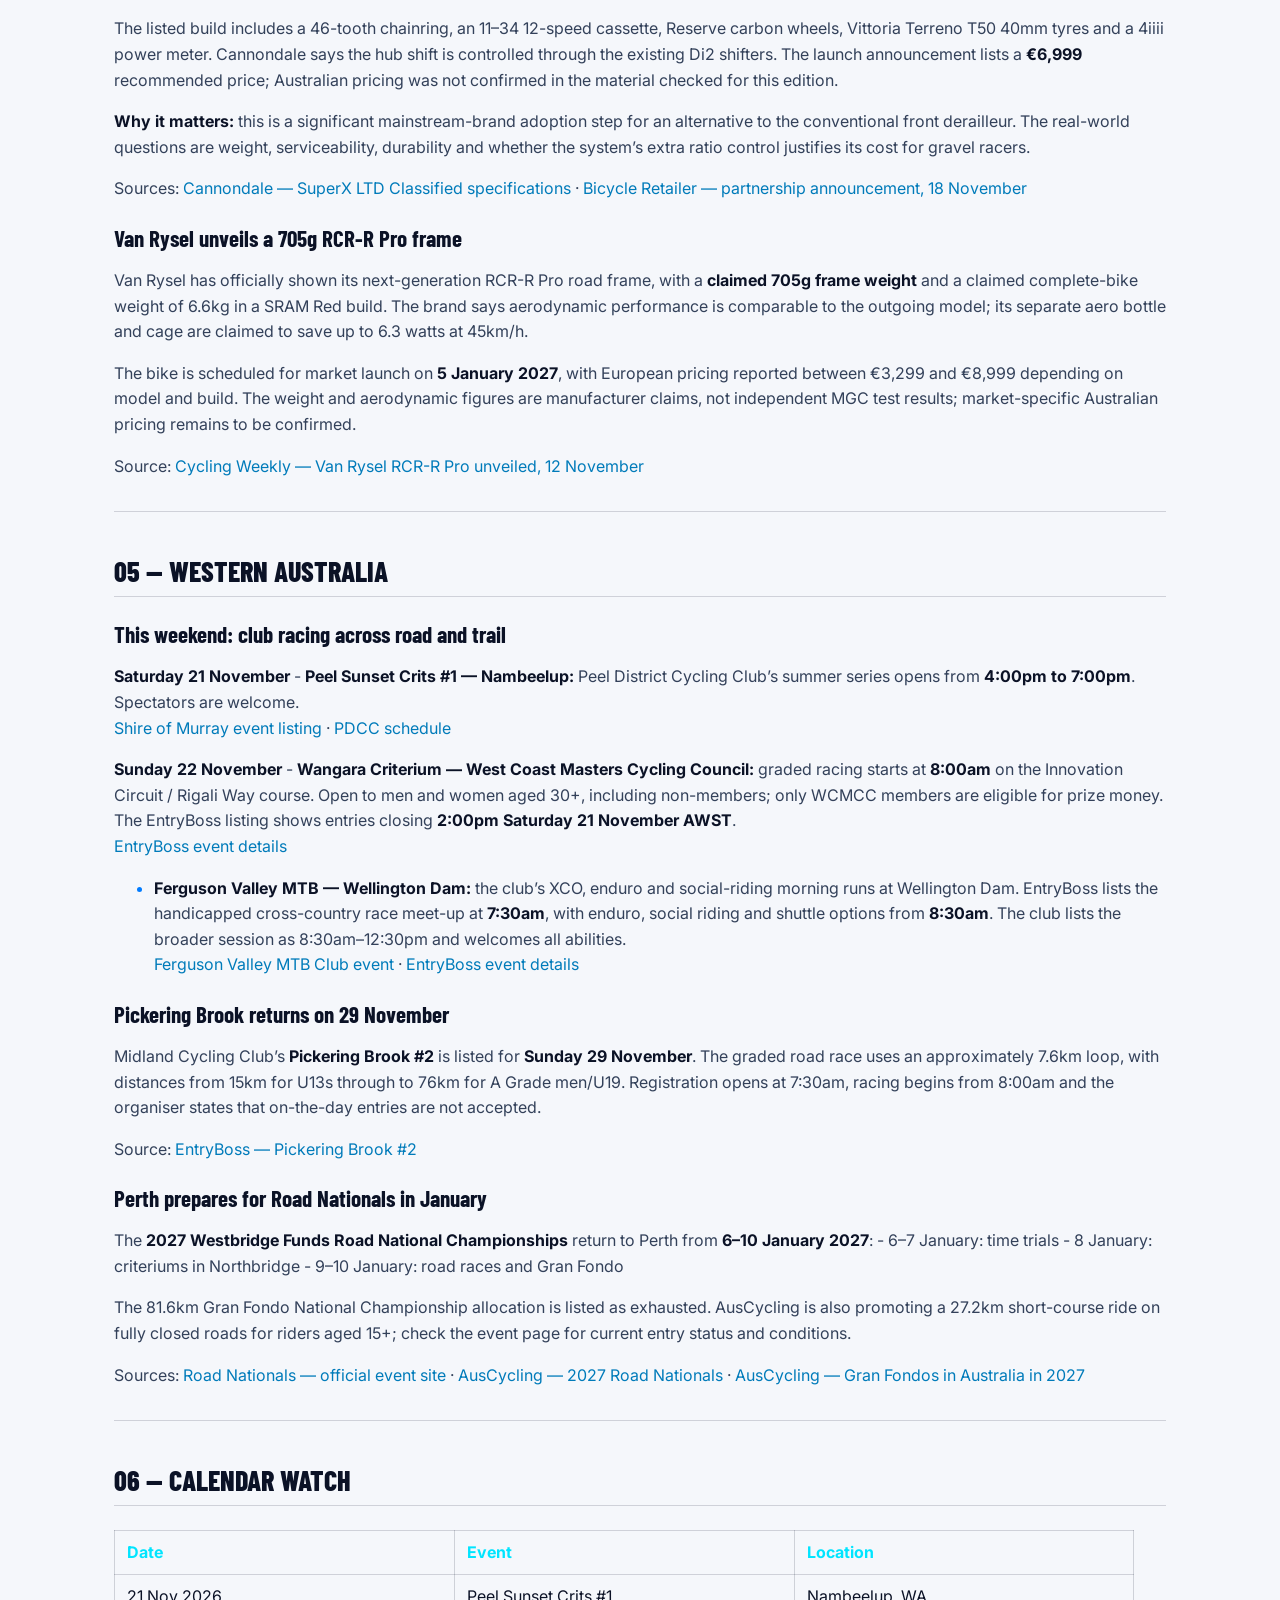
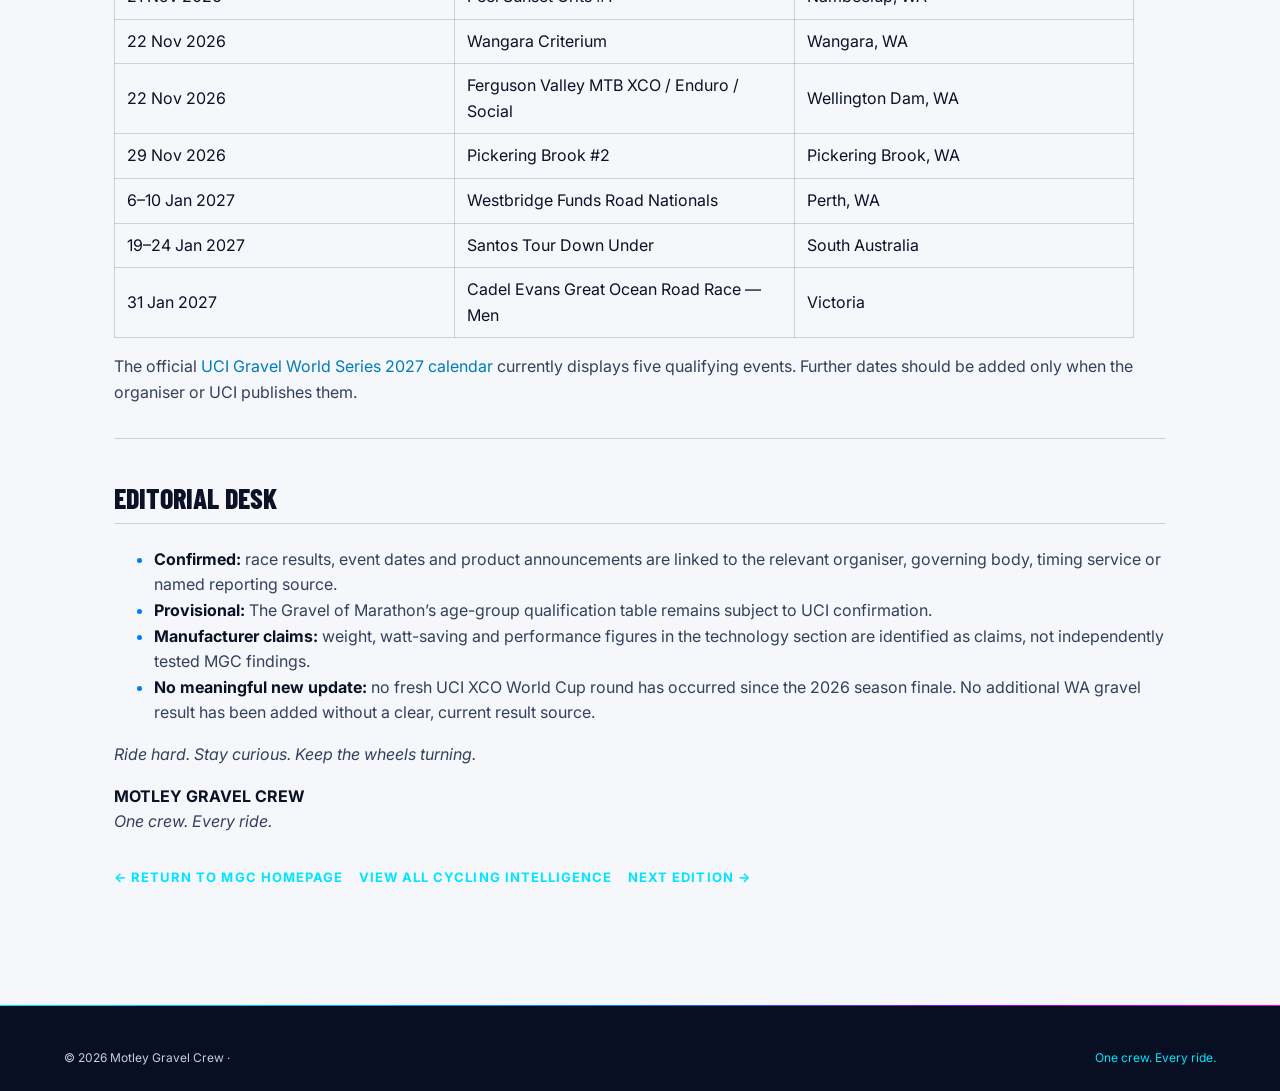
==== commit 487259ab: "Apply MGC editorial design standard to 2026-11-21.html" ====
--- a/2026-11-21.html
+++ b/2026-11-21.html
@@ -17,7 +17,7 @@
  .site-discipline-nav{display:flex;justify-content:center;align-items:center;flex-wrap:wrap;gap:8px 18px;padding:13px 4vw;background:#fff;color:#0b1226;border-bottom:1px solid #dce2ec;font:900 13px 'Barlow Condensed',sans-serif;letter-spacing:2px}
  .site-discipline-nav i{font-style:normal;color:#8a00ff;font-size:18px}
  @media(max-width:700px){main{padding:30px 16px 60px!important}.mast{padding:22px!important}.edition-nav{gap:8px 13px}}
- </style></head><body><div class="top"><b>MOTLEY GRAVEL CREW</b><span>ONE CREW. EVERY RIDE.</span><span>ONE CREW. EVERY RIDE.</span></div><main><nav class="edition-nav"><a href="index.html">MGC HOME</a><a href="editions.html">CYCLING INTELLIGENCE</a><a href="news.html">MGC NEWS</a><a href="https://www.facebook.com/profile.php?id=61554793187506" target="_blank" rel="noopener">FACEBOOK</a><a href="https://www.strava.com/clubs/1103000" target="_blank" rel="noopener">STRAVA</a></nav><header class="mast"><div class="eyebrow">MGC / CYCLING INTELLIGENCE</div><h1>THE INTELLIGENCE EDITION</h1><p>Saturday, 21 November 2026 · Perth, Western Australia</p></header><article>
+ </style></head><body class="editorial-light"><div class="top"><b>MOTLEY GRAVEL CREW</b><span>ONE CREW. EVERY RIDE.</span><span>ONE CREW. EVERY RIDE.</span></div><main><nav class="edition-nav"><a href="index.html">MGC HOME</a><a href="editions.html">CYCLING INTELLIGENCE</a><a href="news.html">MGC NEWS</a><a href="https://www.facebook.com/profile.php?id=61554793187506" target="_blank" rel="noopener">FACEBOOK</a><a href="https://www.strava.com/clubs/1103000" target="_blank" rel="noopener">STRAVA</a></nav><header class="mast"><div class="eyebrow">MGC / CYCLING INTELLIGENCE</div><h1>THE INTELLIGENCE EDITION</h1><p>Saturday, 21 November 2026 · Perth, Western Australia</p></header><article>
 
 <p><strong>Saturday, 21 November 2026 | Perth, Western
 Australia</strong><br />
--- a/styles.css
+++ b/styles.css
@@ -356,3 +356,159 @@
 .news-contact-actions .button-outline{color:#0b1226;border-color:#0b1226}
 .news-contact-actions>span{font-size:12px;color:#526078;text-align:center}
 @media(max-width:760px){.news-feature,.news-kit-layout,.news-contact{grid-template-columns:1fr}.news-feature-mark{min-height:160px}.news-section-heading{align-items:flex-start;flex-direction:column}.news-prototype-placeholder{min-height:210px}.mgc-news-page{padding-top:38px!important}}
+
+.news-prototype-image{padding:10px;display:block;min-height:0;background:#0b1226;overflow:hidden}
+.news-prototype-image img{display:block;width:100%;height:auto;max-height:520px;object-fit:contain;border-radius:8px}
+.news-prototype-image p{margin:10px 6px 4px;text-align:center;color:#dce8f7;font:800 10px Inter,sans-serif;letter-spacing:1.5px}
+
+
+/* Cycling Links — match the wide editorial event-card treatment */
+.links-page{max-width:1320px}
+.links-page .page-intro{max-width:1050px}
+.links-legend{margin:26px 0 42px}
+.links-page .subheading{margin:42px 0 22px;font:900 clamp(25px,3vw,34px)/1.05 'Barlow Condensed',sans-serif;letter-spacing:.2px;color:#0b1226}
+.links-page .link-directory{display:flex;flex-direction:column;gap:12px}
+.links-page .link-event-card{
+  display:grid;grid-template-columns:minmax(145px,175px) minmax(0,1fr) auto;
+  grid-template-rows:auto auto auto;column-gap:22px;align-items:center;
+  position:relative;min-height:138px;padding:24px 28px;
+  background:#101d35;color:#fff;border:1px solid rgba(233,238,245,.2);
+  border-radius:12px;box-shadow:none;transition:border-color .18s ease,transform .18s ease;
+}
+.links-page .link-event-card:hover{border-color:#00e5ff;transform:translateY(-2px)}
+.links-page .link-event-card .tag{
+  grid-column:1;grid-row:1/4;align-self:center;display:block;
+  max-width:155px;color:#b48aff;font:900 10px/1.5 'Barlow Condensed',sans-serif;
+  letter-spacing:1.7px;text-transform:uppercase;
+}
+.links-page .link-event-card h3{
+  grid-column:2;grid-row:1;margin:0 0 5px;color:#fff;
+  font:800 clamp(20px,2.2vw,27px)/1.15 Inter,sans-serif;
+}
+.links-page .link-event-card p{
+  grid-column:2;grid-row:2;margin:0 0 10px;color:#c5cfdf;
+  font-size:14px;line-height:1.55;
+}
+.links-page .link-event-card a{
+  grid-row:3;display:inline-block;margin:0 12px 3px 0;
+  color:#00c9ed;font-size:13px;font-weight:700;text-decoration:none;
+}
+.links-page .link-event-card a:hover{text-decoration:underline;color:#fff}
+.links-page .link-event-card:after{
+  content:"OPEN RESOURCE ↗";grid-column:3;grid-row:1/4;align-self:center;
+  justify-self:end;padding:10px 12px;border:1px solid rgba(0,229,255,.35);
+  border-radius:4px;background:rgba(0,229,255,.06);color:#83dce8;
+  font:800 9px Inter,sans-serif;letter-spacing:1.2px;white-space:nowrap;
+}
+.links-page .muted-note{color:#647188}
+.links-page .feature-panel{margin-top:2rem}
+@media(max-width:760px){
+ .links-page .link-event-card{grid-template-columns:1fr auto;grid-template-rows:auto auto auto auto;gap:7px 12px;padding:20px}
+ .links-page .link-event-card .tag{grid-column:1/3;grid-row:1;max-width:none}
+ .links-page .link-event-card h3{grid-column:1/3;grid-row:2;font-size:21px}
+ .links-page .link-event-card p{grid-column:1/3;grid-row:3;margin-bottom:4px}
+ .links-page .link-event-card a{grid-row:4;font-size:12px}
+ .links-page .link-event-card:after{grid-column:2;grid-row:4;justify-self:end;font-size:8px;padding:8px}
+ .links-page .subheading{margin-top:34px}
+}
+@media(max-width:430px){
+ .links-page .link-event-card{grid-template-columns:1fr;grid-template-rows:auto auto auto auto}
+ .links-page .link-event-card .tag,.links-page .link-event-card h3,.links-page .link-event-card p,.links-page .link-event-card a,.links-page .link-event-card:after{grid-column:1}
+ .links-page .link-event-card .tag{grid-row:1}
+ .links-page .link-event-card h3{grid-row:2}
+ .links-page .link-event-card p{grid-row:3}
+ .links-page .link-event-card:after{grid-row:5;justify-self:start}
+ .links-page .link-event-card a{grid-row:4}
+}
+
+
+/* =========================================================
+   MGC EDITORIAL DESIGN SYSTEM — LIGHT CONTENT / NAVY COMPONENTS
+   Shared visual language; layouts remain specific to each job.
+   ========================================================= */
+body.editorial-light{
+  background:#f5f7fb!important;
+  color:#101828!important;
+}
+.editorial-light .topline{background:#080f22;color:#c7d2e4}
+.editorial-light .site-header{background:rgba(8,15,34,.98);border-bottom:1px solid rgba(0,212,245,.34)}
+.editorial-light .page-main{background:transparent;color:#101828;padding-top:46px}
+.editorial-light .eyebrow{color:#087f9d}
+.editorial-light .page-title{color:#101828}
+.editorial-light .page-intro{color:#475467;max-width:1000px}
+.editorial-light .subheading{color:#101828;font:900 clamp(26px,3vw,36px)/1.08 'Barlow Condensed',sans-serif;letter-spacing:.3px}
+.editorial-light .section-intro{color:#667085}
+.editorial-light .calendar-legend{
+  background:#fff;color:#344054;border:1px solid #d9e0e9;
+  border-radius:14px;box-shadow:0 2px 8px rgba(16,24,40,.035)
+}
+.editorial-light .schedule>div{
+  background:#101d35;border:1px solid #293a57;border-radius:12px;
+  box-shadow:0 5px 18px rgba(16,24,40,.08)
+}
+.editorial-light .schedule b{color:#20c5dc}
+.editorial-light .schedule span{color:#c4cede}
+.editorial-light .edition-item{
+  background:#101d35;color:#f8fafc;border:1px solid #293a57;
+  border-radius:13px;box-shadow:0 5px 18px rgba(16,24,40,.07)
+}
+.editorial-light .edition-item strong{color:#fff}
+.editorial-light .edition-item small{color:#c5cfdf}
+.editorial-light .edition-item .category{color:#b99aff}
+.editorial-light .edition-item .category.cyan{color:#31d5e9}
+.editorial-light .edition-item>b{color:#31d5e9}
+.editorial-light .edition-item:hover{border-color:#20c5dc;box-shadow:0 10px 24px rgba(16,24,40,.12)}
+.editorial-light .event{
+  background:#101d35;border:1px solid #293a57;border-radius:12px;
+  box-shadow:0 4px 14px rgba(16,24,40,.06);padding:22px 27px
+}
+.editorial-light .event time{color:#27c8df;font:800 19px 'Barlow Condensed',sans-serif}
+.editorial-light .event h3{color:#fff;font:800 clamp(21px,2.2vw,27px)/1.15 Inter,Arial,sans-serif}
+.editorial-light .event p{color:#c5cfdf}
+.editorial-light .event .tag{color:#b99aff}
+.editorial-light .event a{color:#27c8df}
+.editorial-light .status{color:#91e4d0;border-color:rgba(80,220,170,.35);background:rgba(80,220,170,.07)}
+.editorial-light .status.tbc{color:#f1cd85;border-color:rgba(220,170,80,.35);background:rgba(220,170,80,.07)}
+.editorial-light .links-page .subheading{color:#101828}
+.editorial-light .links-page .link-event-card{
+  background:#101d35;color:#fff;border:1px solid #293a57;
+  border-radius:12px;box-shadow:0 4px 14px rgba(16,24,40,.06)
+}
+.editorial-light .links-page .link-event-card h3{color:#fff}
+.editorial-light .links-page .link-event-card p{color:#c5cfdf}
+.editorial-light .links-page .link-event-card .tag{color:#b99aff}
+.editorial-light .links-page .link-event-card a{color:#27c8df}
+.editorial-light .links-page .link-event-card:after{color:#8fe8f1;border-color:rgba(39,200,223,.4);background:rgba(39,200,223,.07)}
+.editorial-light .links-page .link-event-card:hover{border-color:#27c8df}
+.editorial-light .muted-note{color:#667085}
+.editorial-light .footer{background:#080f22;color:#c5cfdf;border-top:1px solid rgba(0,212,245,.2)}
+.editorial-light .footer-links a{color:#c5cfdf}
+.editorial-light .footer p{color:#98a6bd;border-color:rgba(166,190,230,.18)}
+/* MGC News: announcement and feature blocks retain a distinct editorial layout */
+.editorial-light .mgc-news-page .news-feature,
+.editorial-light .mgc-news-page .news-section,
+.editorial-light .mgc-news-page .news-contact{
+  background:#101d35;color:#f8fafc;border:1px solid #293a57;
+  border-radius:14px;box-shadow:0 5px 18px rgba(16,24,40,.06)
+}
+.editorial-light .mgc-news-page .news-feature h2,
+.editorial-light .mgc-news-page .news-section h2,
+.editorial-light .mgc-news-page .news-contact h2,
+.editorial-light .mgc-news-page .news-section h3,
+.editorial-light .mgc-news-page .news-contact h3{color:#fff}
+.editorial-light .mgc-news-page .news-feature p,
+.editorial-light .mgc-news-page .news-section p,
+.editorial-light .mgc-news-page .news-contact p{color:#c5cfdf}
+.editorial-light .mgc-news-page .news-kicker,
+.editorial-light .mgc-news-page .news-status{color:#31d5e9}
+.editorial-light .mgc-news-page .news-placeholder-note{color:#d3dbea}
+.editorial-light .mgc-news-page .news-announcement-space{
+  background:#14233d;border:1px solid #344766;border-radius:12px;color:#fff
+}
+.editorial-light .mgc-news-page .news-announcement-space p{color:#c5cfdf}
+.editorial-light .mgc-news-page .news-contact-actions span{color:#c5cfdf}
+@media(max-width:760px){
+  .editorial-light .page-main{padding:34px 18px 64px}
+  .editorial-light .event{padding:19px}
+  .editorial-light .links-page .link-event-card{padding:19px}
+}
